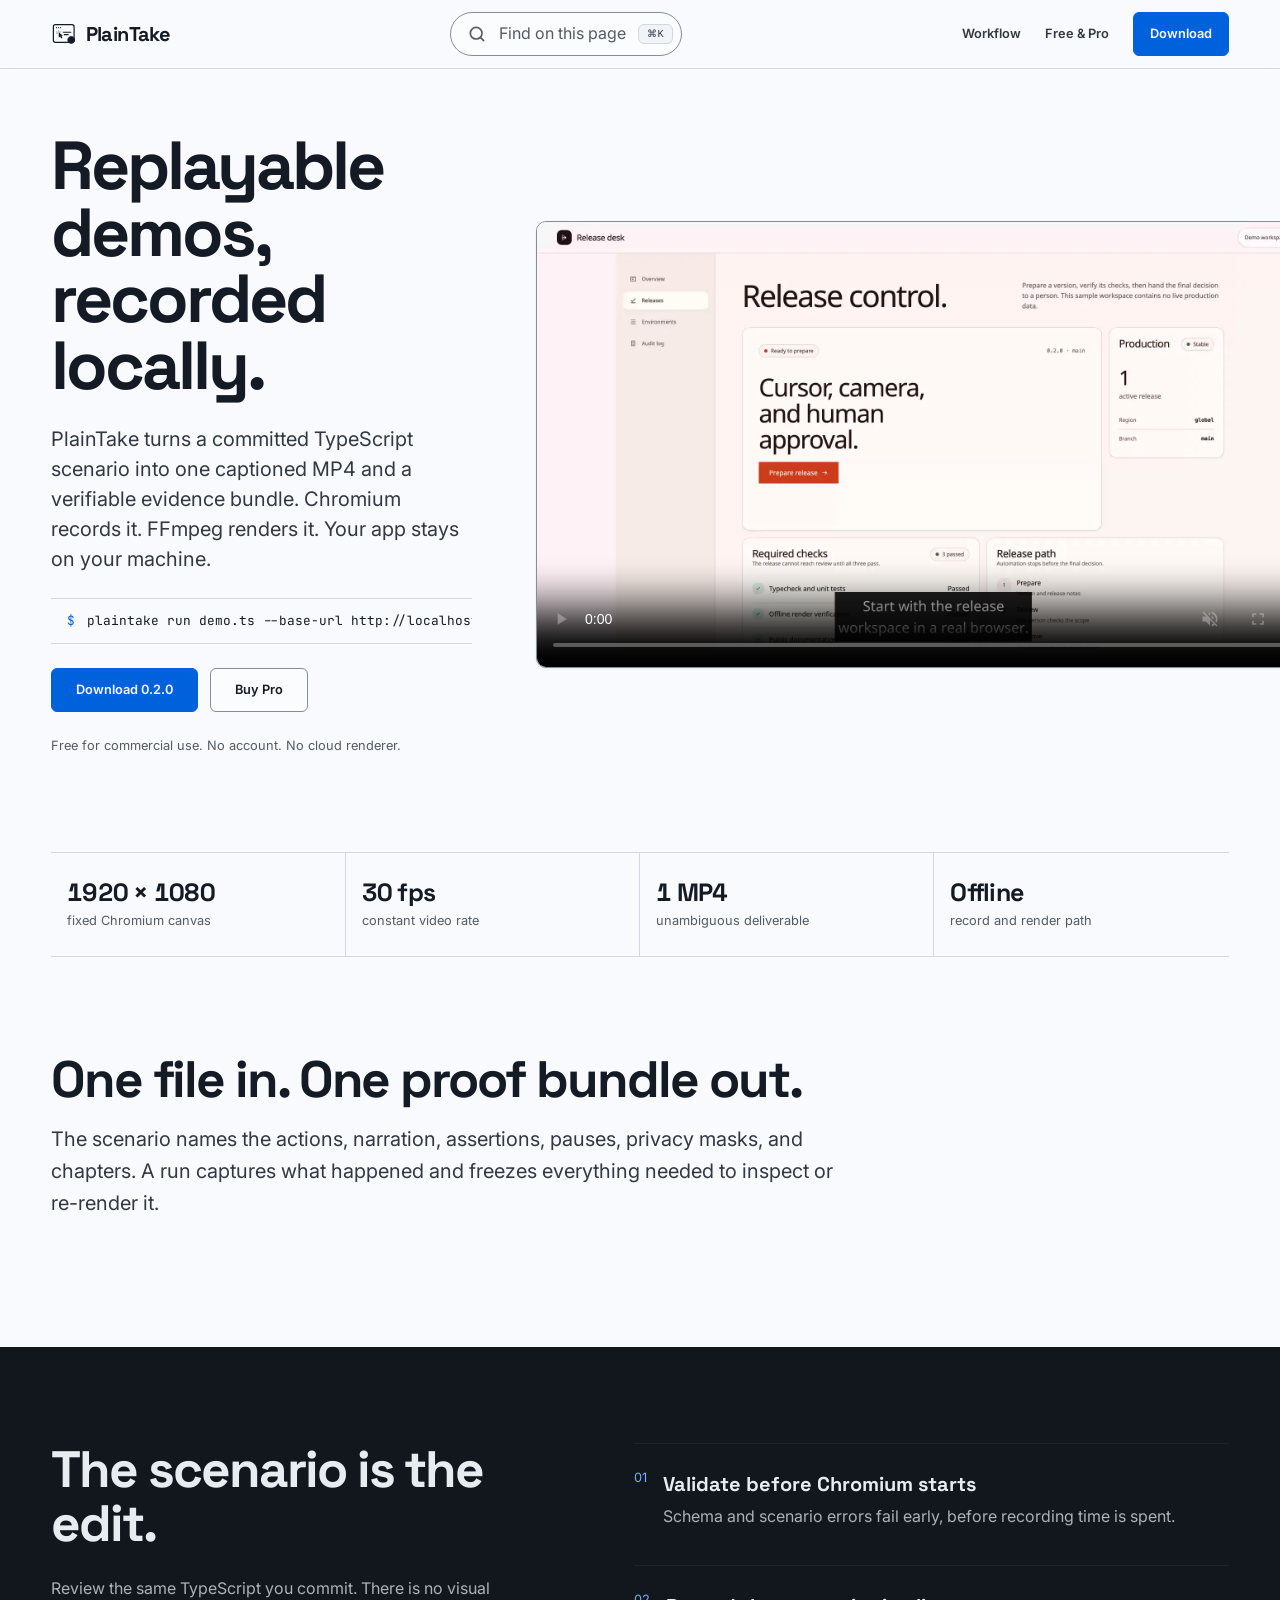
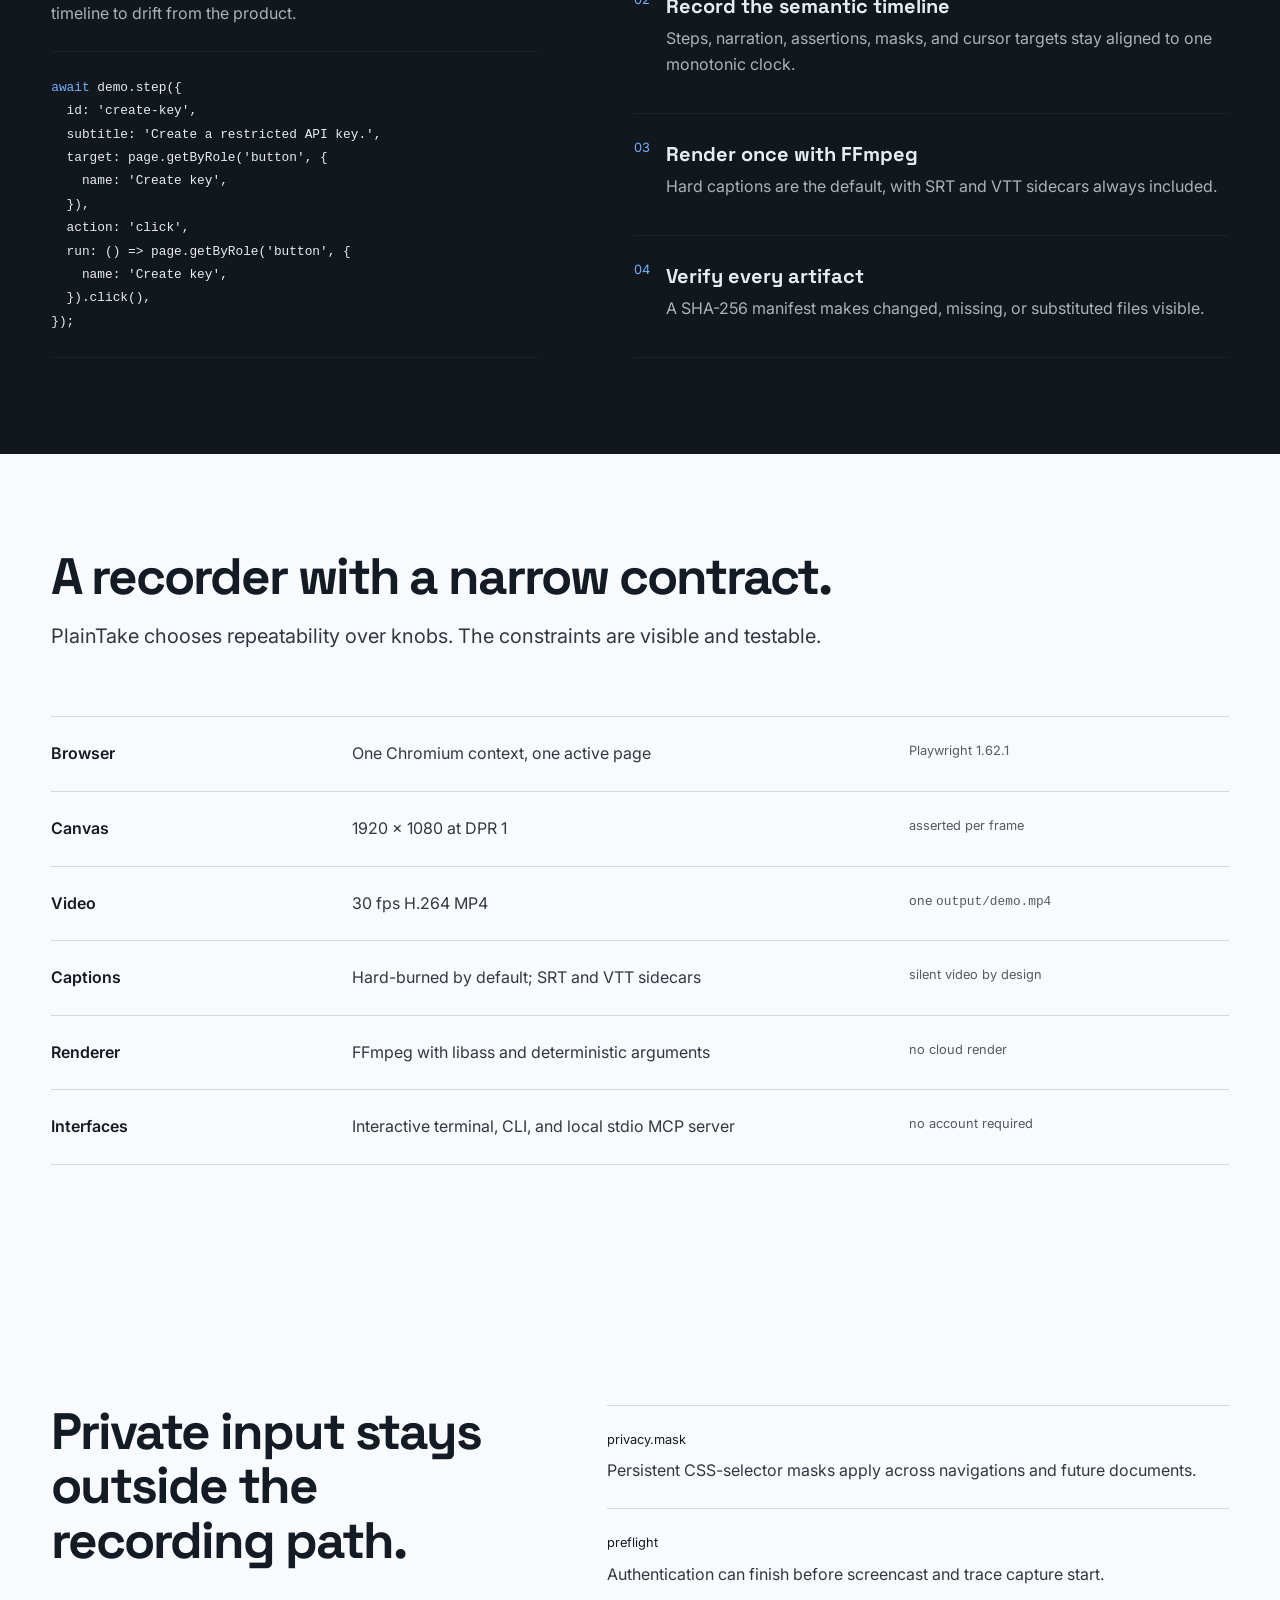
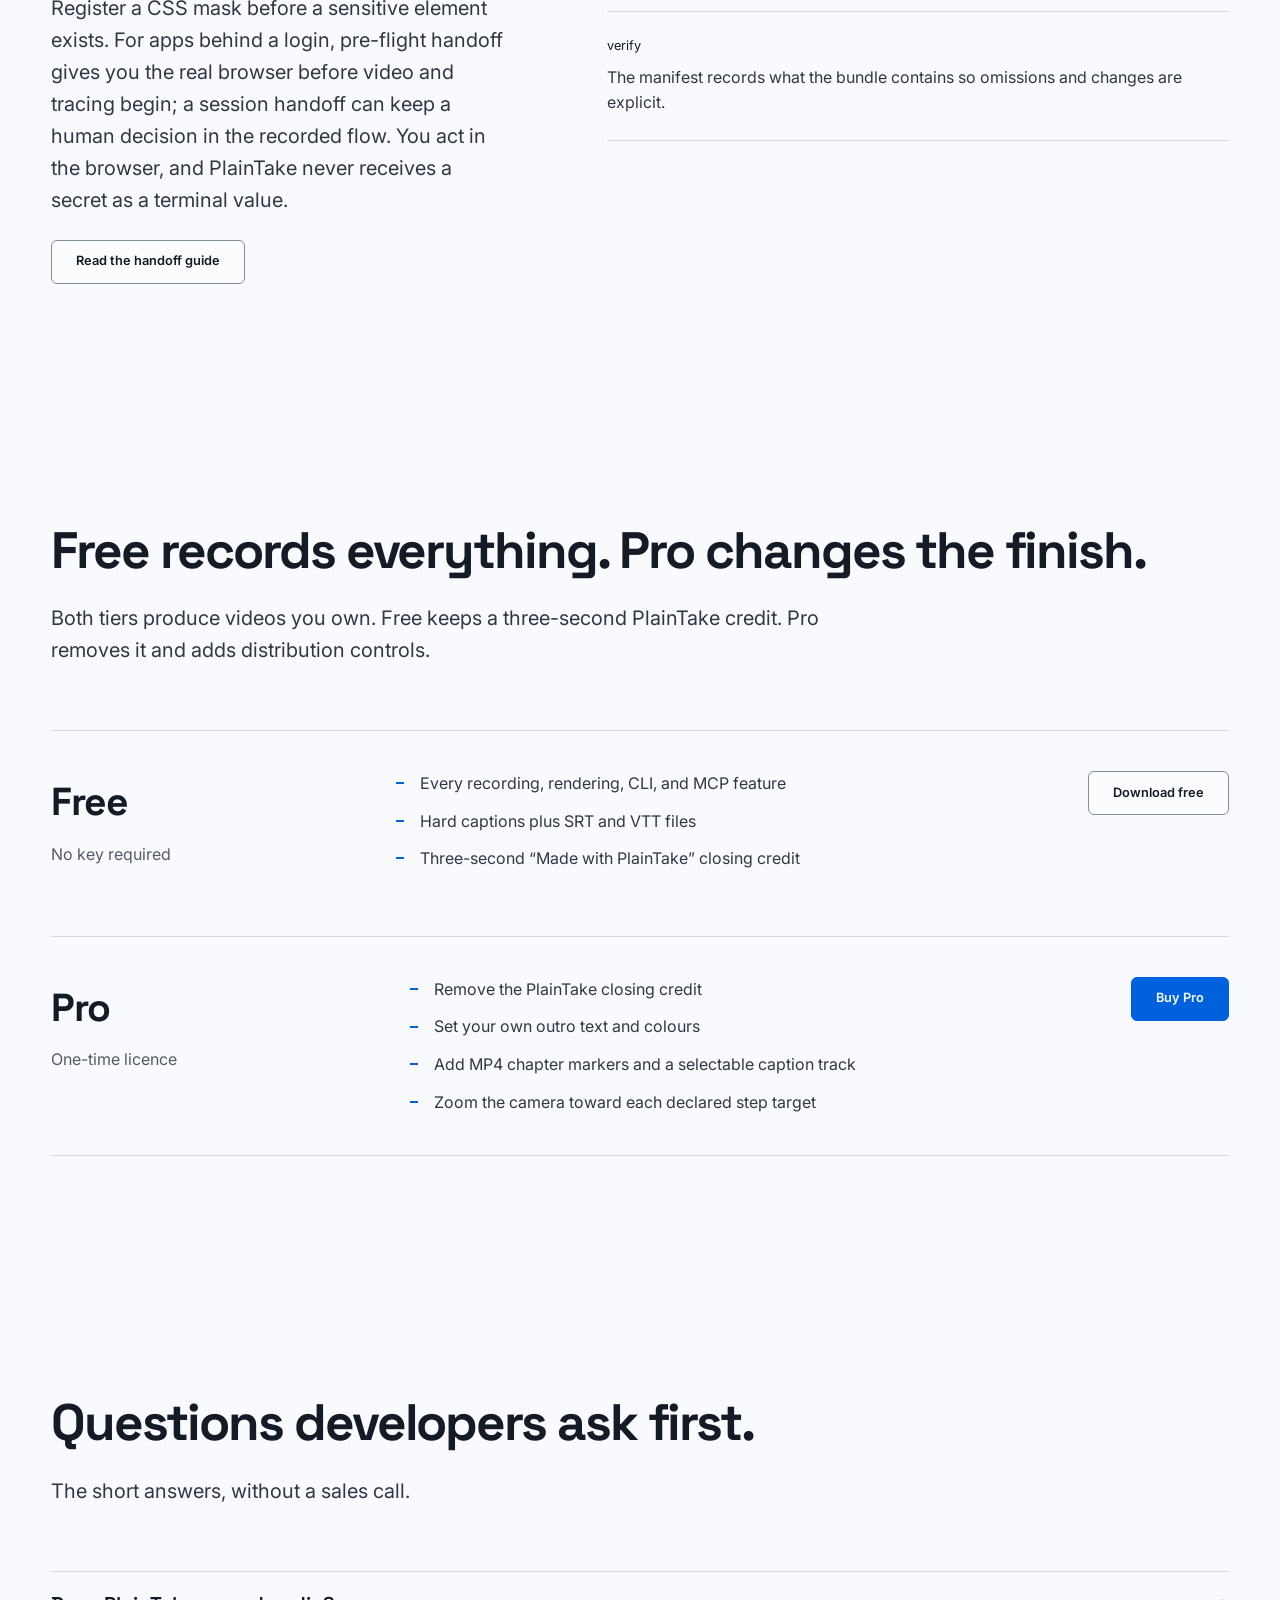
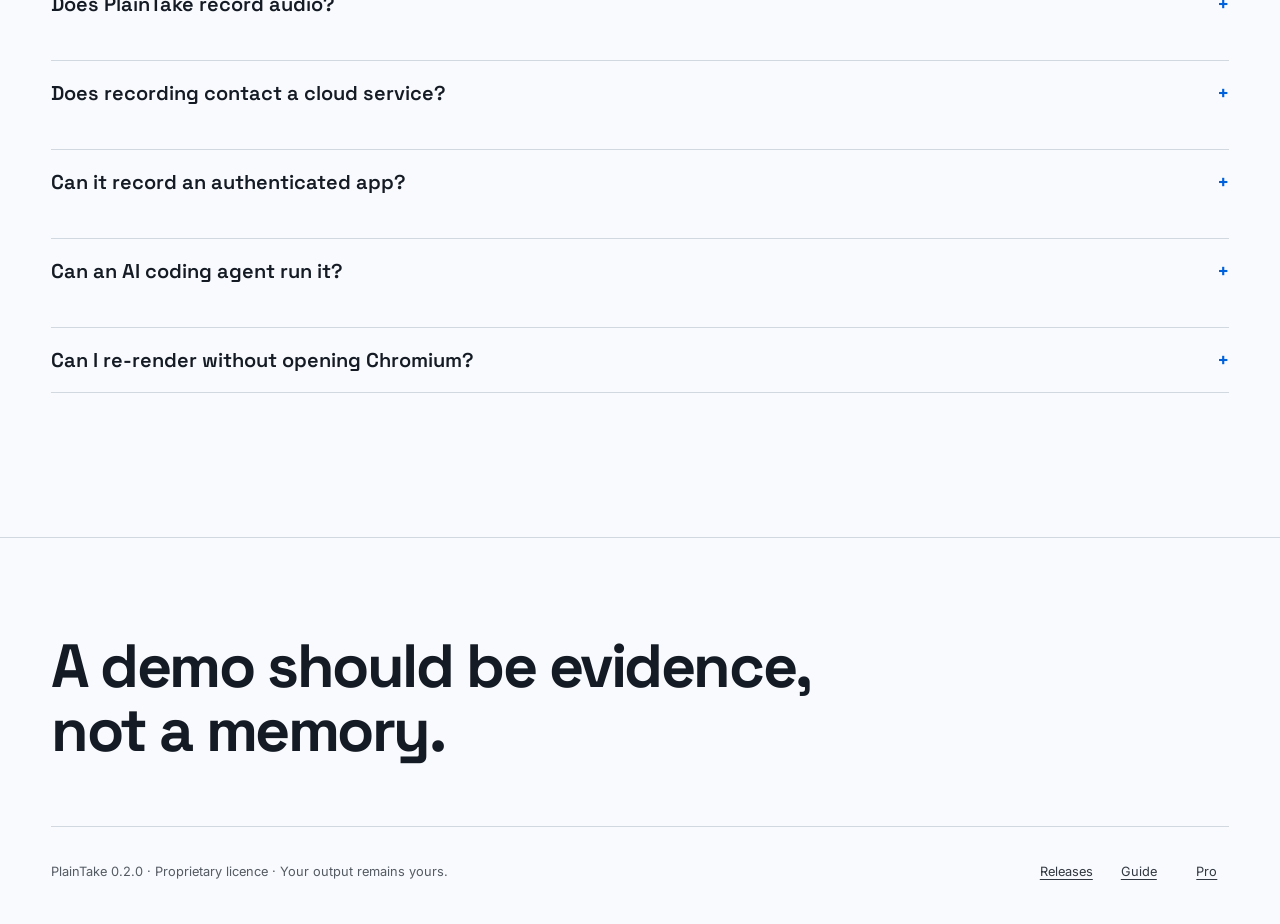
==== index.html @ f9a55a81 "docs: PlainTake 0.2.0" ====
<!doctype html>
<html lang="en">
  <head>
    <meta charset="utf-8" />
    <meta name="viewport" content="width=device-width, initial-scale=1, viewport-fit=cover" />
    <title>PlainTake — Local Browser Demo Video Recorder</title>
    <meta
      name="description"
      content="Record deterministic browser demo videos from TypeScript scenarios. PlainTake runs locally, renders with FFmpeg, burns in captions, and produces a verifiable evidence bundle."
    />
    <meta
      name="keywords"
      content="browser demo recorder, automated product demo, Playwright video recorder, TypeScript demo scenarios, local screen recorder, developer tool demo video, FFmpeg subtitles"
    />
    <meta name="author" content="PlainTake" />
    <meta name="robots" content="index, follow, max-image-preview:large, max-video-preview:-1" />
    <meta name="theme-color" content="#202a34" />
    <link rel="canonical" href="https://plaintake.github.io/" />
    <link rel="icon" href="assets/logo.svg" type="image/svg+xml" />
    <link rel="apple-touch-icon" href="assets/logo.png" />
    <link rel="manifest" href="site.webmanifest" />
    <link rel="stylesheet" href="styles.css" />

    <meta property="og:type" content="website" />
    <meta property="og:site_name" content="PlainTake" />
    <meta property="og:title" content="PlainTake — Demo videos you can re-run" />
    <meta
      property="og:description"
      content="Turn a committed TypeScript scenario into a captioned browser demo and a SHA-256-verifiable evidence bundle—locally."
    />
    <meta property="og:url" content="https://plaintake.github.io/" />
    <meta property="og:image" content="https://plaintake.github.io/assets/logo.png" />
    <meta property="og:image:width" content="600" />
    <meta property="og:image:height" content="600" />
    <meta property="og:image:alt" content="PlainTake browser recording mark" />
    <meta property="og:video" content="https://plaintake.github.io/assets/demo.mp4" />
    <meta property="og:video:type" content="video/mp4" />
    <meta property="og:video:width" content="1920" />
    <meta property="og:video:height" content="1080" />
    <meta name="twitter:card" content="summary" />
    <meta name="twitter:title" content="PlainTake — Demo videos you can re-run" />
    <meta
      name="twitter:description"
      content="Local browser demo recording from committed TypeScript scenarios, with captions and verifiable artifacts."
    />
    <meta name="twitter:image" content="https://plaintake.github.io/assets/logo.png" />

    <script type="application/ld+json">
      {
        "@context": "https://schema.org",
        "@type": "SoftwareApplication",
        "name": "PlainTake",
        "applicationCategory": "DeveloperApplication",
        "operatingSystem": "macOS, Linux",
        "softwareVersion": "0.2.0",
        "description": "A local developer tool that records replayable Chromium demo videos from TypeScript scenarios and renders captioned MP4 files with FFmpeg.",
        "url": "https://plaintake.github.io/",
        "downloadUrl": "https://github.com/plaintake/plaintake/releases/latest",
        "license": "https://github.com/plaintake/plaintake/blob/main/LICENSE",
        "isAccessibleForFree": true,
        "featureList": [
          "TypeScript scenario DSL",
          "1920 by 1080 Chromium capture",
          "Burned-in and sidecar captions",
          "Synthetic cursor and target-driven camera",
          "Human-in-the-loop browser handoff",
          "Playwright trace and semantic event timeline",
          "SHA-256 artifact manifest",
          "Local CLI and MCP server"
        ],
        "offers": {
          "@type": "Offer",
          "price": "0",
          "priceCurrency": "USD",
          "url": "https://github.com/plaintake/plaintake/releases/latest"
        }
      }
    </script>
    <script src="script.js" defer></script>
  </head>
  <body>
    <a class="skip-link" href="#main">Skip to content</a>

    <div id="site-shell">
      <header class="nav">
        <div class="nav__inner container">
          <a class="brand" href="#top" aria-label="PlainTake home">
            <span class="brand__mark" aria-hidden="true"></span>
            <span>PlainTake</span>
          </a>

          <button class="search-pill" id="command-trigger" type="button" aria-haspopup="dialog">
            <svg viewBox="0 0 24 24" fill="none" aria-hidden="true">
              <circle cx="11" cy="11" r="7" stroke="currentColor" stroke-width="2" />
              <path d="m20 20-4-4" stroke="currentColor" stroke-width="2" stroke-linecap="round" />
            </svg>
            <span class="search-pill__text">Find on this page</span>
            <kbd>⌘K</kbd>
          </button>

          <nav class="nav__links" aria-label="Primary navigation">
            <a class="nav__link" href="#workflow">Workflow</a>
            <a class="nav__link" href="#free-pro">Free &amp; Pro</a>
            <a class="button button--primary button--small" href="https://github.com/plaintake/plaintake/releases/latest">Download</a>
          </nav>

          <a class="button button--primary button--small nav__mobile-cta" href="https://github.com/plaintake/plaintake/releases/latest" aria-label="Download PlainTake 0.2.0">Download</a>
        </div>
      </header>

      <main id="main">
        <section class="hero container" id="top">
          <div class="hero__copy">
            <h1>Replayable demos, recorded locally.</h1>
            <p class="hero__lede">
              PlainTake turns a committed TypeScript scenario into one captioned MP4 and a verifiable evidence bundle. Chromium records it. FFmpeg renders it. Your app stays on your machine.
            </p>
            <p class="hero__command">
              <span class="sr-only">plaintake run demo.ts --base-url http://localhost:3000</span>
              <span aria-hidden="true" data-type-command="plaintake run demo.ts --base-url http://localhost:3000"></span>
            </p>
            <div class="hero__actions">
              <a class="button button--primary" href="https://github.com/plaintake/plaintake/releases/latest">Download 0.2.0</a>
              <a class="button" href="https://plainlab.gumroad.com/l/plaintake">Buy Pro</a>
            </div>
            <p class="hero__note">Free for commercial use. No account. No cloud renderer.</p>
          </div>

          <figure class="demo-frame" data-reveal>
            <video
              id="product-demo"
              width="1920"
              height="1080"
              autoplay
              muted
              loop
              playsinline
              controls
              preload="metadata"
              poster="assets/demo-poster.webp"
              fetchpriority="high"
              aria-label="PlainTake recording of a release flow with a synthetic cursor, camera zoom, and human approval"
            >
              <source src="assets/demo.mp4" type="video/mp4" />
              <track kind="captions" src="assets/demo.vtt" srclang="en" label="English" />
            </video>
            <figcaption class="sr-only">
              An eighteen-second PlainTake demo recorded at 1920 by 1080 and 30 frames per second, with hard captions, a synthetic cursor, target-driven camera zoom, and a human approval handoff.
            </figcaption>
          </figure>
        </section>

        <section class="container" aria-label="Recording facts">
          <div class="proof-strip">
            <div class="proof">
              <span class="proof__value">1920 × 1080</span>
              <span class="proof__label">fixed Chromium canvas</span>
            </div>
            <div class="proof">
              <span class="proof__value">30 fps</span>
              <span class="proof__label">constant video rate</span>
            </div>
            <div class="proof">
              <span class="proof__value">1 MP4</span>
              <span class="proof__label">unambiguous deliverable</span>
            </div>
            <div class="proof">
              <span class="proof__value">Offline</span>
              <span class="proof__label">record and render path</span>
            </div>
          </div>
        </section>

        <section class="section section--tight container" id="workflow">
          <div class="section-head">
            <h2>One file in. One proof bundle out.</h2>
            <p>
              The scenario names the actions, narration, assertions, pauses, privacy masks, and chapters. A run captures what happened and freezes everything needed to inspect or re-render it.
            </p>
          </div>
        </section>

        <section class="workbench-band">
          <div class="workbench-grid container">
            <div class="workbench-copy">
              <h2>The scenario is the edit.</h2>
              <p>Review the same TypeScript you commit. There is no visual timeline to drift from the product.</p>
              <pre class="code-sample" aria-label="PlainTake TypeScript scenario example"><code><span class="tok-command">await</span> demo.step({
  id: <span class="tok-string">'create-key'</span>,
  subtitle: <span class="tok-string">'Create a restricted API key.'</span>,
  target: page.getByRole(<span class="tok-string">'button'</span>, {
    name: <span class="tok-string">'Create key'</span>,
  }),
  action: <span class="tok-string">'click'</span>,
  run: () =&gt; page.getByRole(<span class="tok-string">'button'</span>, {
    name: <span class="tok-string">'Create key'</span>,
  }).click(),
});</code></pre>
            </div>

            <ol class="workflow-list">
              <li>
                <div>
                  <strong>Validate before Chromium starts</strong>
                  <span>Schema and scenario errors fail early, before recording time is spent.</span>
                </div>
              </li>
              <li>
                <div>
                  <strong>Record the semantic timeline</strong>
                  <span>Steps, narration, assertions, masks, and cursor targets stay aligned to one monotonic clock.</span>
                </div>
              </li>
              <li>
                <div>
                  <strong>Render once with FFmpeg</strong>
                  <span>Hard captions are the default, with SRT and VTT sidecars always included.</span>
                </div>
              </li>
              <li>
                <div>
                  <strong>Verify every artifact</strong>
                  <span>A SHA-256 manifest makes changed, missing, or substituted files visible.</span>
                </div>
              </li>
            </ol>
          </div>
        </section>

        <section class="section container" id="specification">
          <div class="section-head">
            <h2>A recorder with a narrow contract.</h2>
            <p>PlainTake chooses repeatability over knobs. The constraints are visible and testable.</p>
          </div>

          <dl class="spec-sheet">
            <div class="spec-row">
              <dt>Browser</dt>
              <dd>One Chromium context, one active page</dd>
              <dd class="spec-note">Playwright 1.62.1</dd>
            </div>
            <div class="spec-row">
              <dt>Canvas</dt>
              <dd>1920 × 1080 at DPR 1</dd>
              <dd class="spec-note">asserted per frame</dd>
            </div>
            <div class="spec-row">
              <dt>Video</dt>
              <dd>30 fps H.264 MP4</dd>
              <dd class="spec-note">one <code>output/demo.mp4</code></dd>
            </div>
            <div class="spec-row">
              <dt>Captions</dt>
              <dd>Hard-burned by default; SRT and VTT sidecars</dd>
              <dd class="spec-note">silent video by design</dd>
            </div>
            <div class="spec-row">
              <dt>Renderer</dt>
              <dd>FFmpeg with libass and deterministic arguments</dd>
              <dd class="spec-note">no cloud render</dd>
            </div>
            <div class="spec-row">
              <dt>Interfaces</dt>
              <dd>Interactive terminal, CLI, and local stdio MCP server</dd>
              <dd class="spec-note">no account required</dd>
            </div>
          </dl>
        </section>

        <section class="section container" id="privacy">
          <div class="privacy-grid">
            <div class="privacy-copy">
              <h2>Private input stays outside the recording path.</h2>
              <p>
                Register a CSS mask before a sensitive element exists. For apps behind a login, pre-flight handoff gives you the real browser before video and tracing begin; a session handoff can keep a human decision in the recorded flow. You act in the browser, and PlainTake never receives a secret as a terminal value.
              </p>
              <a class="button tier__action" href="https://github.com/plaintake/plaintake#demos-that-need-a-person">Read the handoff guide</a>
            </div>

            <dl class="evidence-list">
              <div>
                <dt>privacy.mask</dt>
                <dd>Persistent CSS-selector masks apply across navigations and future documents.</dd>
              </div>
              <div>
                <dt>preflight</dt>
                <dd>Authentication can finish before screencast and trace capture start.</dd>
              </div>
              <div>
                <dt>verify</dt>
                <dd>The manifest records what the bundle contains so omissions and changes are explicit.</dd>
              </div>
            </dl>
          </div>
        </section>

        <section class="section container pricing" id="free-pro">
          <h2>Free records everything. Pro changes the finish.</h2>
          <p class="pricing__intro">
            Both tiers produce videos you own. Free keeps a three-second PlainTake credit. Pro removes it and adds distribution controls.
          </p>

          <article class="tier">
            <div class="tier__name">
              <h3>Free</h3>
              <p>No key required</p>
            </div>
            <ul>
              <li>Every recording, rendering, CLI, and MCP feature</li>
              <li>Hard captions plus SRT and VTT files</li>
              <li>Three-second “Made with PlainTake” closing credit</li>
            </ul>
            <a class="button tier__action" href="https://github.com/plaintake/plaintake/releases/latest">Download free</a>
          </article>

          <article class="tier">
            <div class="tier__name">
              <h3>Pro</h3>
              <p>One-time licence</p>
            </div>
            <ul>
              <li>Remove the PlainTake closing credit</li>
              <li>Set your own outro text and colours</li>
              <li>Add MP4 chapter markers and a selectable caption track</li>
              <li>Zoom the camera toward each declared step target</li>
            </ul>
            <a class="button button--primary tier__action" href="https://plainlab.gumroad.com/l/plaintake">Buy Pro</a>
          </article>
        </section>

        <section class="section container faq" id="questions">
          <h2>Questions developers ask first.</h2>
          <p class="faq__intro">The short answers, without a sales call.</p>

          <details>
            <summary>Does PlainTake record audio?</summary>
            <p>No. Output is silent video with text subtitles. Hard captions are the default because they remain visible in browsers, social feeds, and documentation embeds.</p>
          </details>
          <details>
            <summary>Does recording contact a cloud service?</summary>
            <p>No. Recording and rendering have no runtime network dependency beyond the app you explicitly point Chromium at. Pro activation is one separate, user-initiated licence check; later runs use the cached result.</p>
          </details>
          <details>
            <summary>Can it record an authenticated app?</summary>
            <p>Yes. A scenario can declare a pre-flight handoff so you sign in through the real browser before screencast and trace capture begin.</p>
          </details>
          <details>
            <summary>Can an AI coding agent run it?</summary>
            <p>Yes. PlainTake ships a local stdio MCP server with validate, run, render, and verify tools, plus matching CLI commands.</p>
          </details>
          <details>
            <summary>Can I re-render without opening Chromium?</summary>
            <p>Yes. The frozen render plan and raw capture are part of the bundle. Re-rendering verifies the source hash before FFmpeg starts.</p>
          </details>
        </section>
      </main>

      <footer class="footer">
        <div class="container">
          <p class="footer__statement">A demo should be evidence, not a memory.</p>
          <div class="footer__meta">
            <span>PlainTake 0.2.0 · Proprietary licence · Your output remains yours.</span>
            <nav class="footer__links" aria-label="Footer navigation">
              <a href="https://github.com/plaintake/plaintake/releases/latest">Releases</a>
              <a href="https://github.com/plaintake/plaintake#readme">Guide</a>
              <a href="https://plainlab.gumroad.com/l/plaintake">Pro</a>
            </nav>
          </div>
        </div>
      </footer>
    </div>

    <dialog class="command-dialog" id="command-dialog" aria-labelledby="command-title">
      <h2 class="sr-only" id="command-title">Find on this page</h2>
      <div class="command-field" id="command-field">
        <svg viewBox="0 0 24 24" fill="none" aria-hidden="true">
          <circle cx="11" cy="11" r="7" stroke="currentColor" stroke-width="2" />
          <path d="m20 20-4-4" stroke="currentColor" stroke-width="2" stroke-linecap="round" />
        </svg>
        <input
          id="command-input"
          type="search"
          placeholder="Find workflow, privacy, pricing…"
          autocomplete="off"
          role="combobox"
          aria-controls="command-results"
          aria-expanded="true"
          aria-autocomplete="list"
        />
        <button class="command-close" id="command-close" type="button" aria-label="Close search">Esc</button>
      </div>
      <div class="command-results" id="command-results" role="listbox">
        <a class="command-item" href="#top" role="option" data-label="Demo video overview home">
          <span>Watch the demo</span><small>Home</small>
        </a>
        <a class="command-item" href="#workflow" role="option" data-label="Workflow TypeScript scenario evidence bundle">
          <span>See the workflow</span><small>Workflow</small>
        </a>
        <a class="command-item" href="#specification" role="option" data-label="Technical specification Chromium FFmpeg captions">
          <span>Read the specification</span><small>Technical</small>
        </a>
        <a class="command-item" href="#privacy" role="option" data-label="Privacy masks authenticated apps handoff">
          <span>Review privacy</span><small>Safety</small>
        </a>
        <a class="command-item" href="#free-pro" role="option" data-label="Free Pro licence pricing Gumroad">
          <span>Compare Free and Pro</span><small>Licence</small>
        </a>
        <a class="command-item" href="#questions" role="option" data-label="Questions FAQ audio cloud agent rerender">
          <span>Open common questions</span><small>FAQ</small>
        </a>
        <p class="command-empty" id="command-empty" hidden>No matching section. Try “privacy” or “captions”.</p>
      </div>
      <div class="command-help">
        <span><kbd>↑</kbd> <kbd>↓</kbd> navigate</span>
        <span id="command-status" aria-live="polite">6 destinations</span>
      </div>
    </dialog>
  </body>
</html>
---- styles.css ----
/* Hallmark · macrostructure: Workbench · genre: modern-minimal · theme: Cobalt
 * tone: technical + austere · anchor hue: 256 · audience: developers + small product teams
 * enrichment: E1 Clipped-Edge Video · clip=right, aspect=16/9, frame=hairline · nav: N13 Inline Command K · footer: Ft5 Statement
 * pre-emit critique: P5 H5 E5 S5 R5 V4
 * contrast: pass (40–41) · slop: pass (42–45) · honest: pass (46) · chrome: pass (47) · tokens: pass (48)
 * responsive: pass (34, 49) · mobile: pass (50–57) · icons: pass (30)
 */
@import url("./tokens.css");
@import url("https://fonts.googleapis.com/css2?family=Inter:wght@400;500;600&family=JetBrains+Mono:wght@400;500;600&family=Space+Grotesk:wght@500;600;700&display=swap");

*,
*::before,
*::after {
  box-sizing: border-box;
}

html,
body {
  margin: 0;
  overflow-x: clip;
}

html {
  scroll-behavior: smooth;
}

body {
  min-width: 20rem;
  background: var(--color-paper);
  color: var(--color-ink-2);
  font-family: var(--font-body);
  font-size: var(--text-base);
  font-weight: 400;
  line-height: 1.6;
  text-rendering: optimizeLegibility;
}

body:has(dialog[open]) {
  overflow-y: hidden;
}

::selection {
  background: var(--color-accent-soft);
  color: var(--color-ink);
}

a {
  color: inherit;
  text-underline-offset: 0.22em;
}

img,
video {
  display: block;
  max-width: 100%;
}

button,
input {
  font: inherit;
}

button,
a,
summary {
  -webkit-tap-highlight-color: transparent;
}

:focus-visible {
  outline: 3px solid var(--color-focus);
  outline-offset: 3px;
}

[aria-disabled="true"],
:disabled {
  cursor: not-allowed;
  opacity: 0.52;
}

.sr-only {
  position: absolute;
  width: 1px;
  height: 1px;
  padding: 0;
  margin: calc(-1 * var(--rule-hair));
  overflow: hidden;
  clip: rect(0, 0, 0, 0);
  white-space: nowrap;
  border: 0;
}

.skip-link {
  position: fixed;
  inset-block-start: var(--space-md);
  inset-inline-start: var(--space-md);
  z-index: var(--z-tooltip);
  min-height: 44px;
  padding: var(--space-sm) var(--space-md);
  background: var(--color-ink);
  color: var(--color-paper);
  border-radius: var(--radius-sm);
  transform: translateY(calc(-100% - var(--space-xl)));
  transition: transform var(--dur-short) var(--ease-out);
}

.skip-link:focus {
  transform: none;
}

.container {
  width: min(calc(100% - (2 * var(--page-gutter))), var(--page-width));
  margin-inline: auto;
}

.nav {
  position: sticky;
  inset-block-start: 0;
  z-index: var(--z-sticky);
  background: color-mix(in oklch, var(--color-paper) 88%, transparent);
  color: var(--color-ink);
  border-block-end: var(--rule-hair) solid var(--color-rule);
  backdrop-filter: blur(12px) saturate(115%);
}

.nav__inner {
  min-height: 4.25rem;
  display: grid;
  grid-template-columns: minmax(0, 1fr) auto auto;
  align-items: center;
  gap: var(--space-sm);
}

.brand {
  min-width: 0;
  min-height: 44px;
  display: inline-flex;
  align-items: center;
  gap: var(--space-xs);
  color: var(--color-ink);
  font-family: var(--font-display);
  font-size: var(--text-md);
  font-weight: 700;
  letter-spacing: -0.03em;
  text-decoration: none;
  white-space: nowrap;
}

.brand__mark {
  display: inline-block;
  inline-size: 1.65rem;
  block-size: 1.65rem;
  flex: none;
  background: var(--color-ink);
  -webkit-mask: url("assets/logo.svg") center / contain no-repeat;
  mask: url("assets/logo.svg") center / contain no-repeat;
}

.search-pill {
  min-width: 44px;
  min-height: 44px;
  display: inline-flex;
  align-items: center;
  justify-content: center;
  gap: var(--space-sm);
  padding-inline: var(--space-sm);
  border: var(--rule-hair) solid var(--color-rule-strong);
  border-radius: var(--radius-full);
  background: var(--color-surface);
  color: var(--color-muted);
  cursor: pointer;
  transition:
    color var(--dur-short) var(--ease-out),
    border-color var(--dur-short) var(--ease-out),
    transform var(--dur-micro) var(--ease-out);
}

.search-pill__text,
.search-pill kbd {
  display: none;
}

.search-pill svg {
  width: 20px;
  height: 20px;
  flex: none;
}

.search-pill kbd,
.command-field kbd,
.command-help kbd {
  padding: var(--space-2xs) var(--space-xs);
  border: var(--rule-hair) solid var(--color-rule);
  border-radius: var(--radius-sm);
  background: var(--color-paper-2);
  color: var(--color-ink-2);
  font-size: var(--text-xs);
  line-height: 1;
}

.nav__links {
  display: none;
  align-items: center;
  gap: var(--space-lg);
}

.nav__mobile-cta {
  display: inline-flex;
}

.nav__link {
  min-height: 44px;
  display: inline-flex;
  align-items: center;
  color: var(--color-ink-2);
  font-size: var(--text-sm);
  font-weight: 600;
  text-decoration: none;
  white-space: nowrap;
}

.button {
  min-height: 44px;
  display: inline-flex;
  align-items: center;
  justify-content: center;
  gap: var(--space-xs);
  padding: var(--space-sm) var(--space-lg);
  border: var(--rule-hair) solid var(--color-rule-strong);
  border-radius: var(--radius-sm);
  background: var(--color-surface);
  color: var(--color-ink);
  font-size: var(--text-sm);
  font-weight: 600;
  line-height: 1;
  text-decoration: none;
  white-space: nowrap;
  cursor: pointer;
  transition:
    background-color var(--dur-short) var(--ease-out),
    color var(--dur-short) var(--ease-out),
    border-color var(--dur-short) var(--ease-out),
    transform var(--dur-micro) var(--ease-out);
}

.button--primary {
  border-color: var(--color-accent);
  background: var(--color-accent);
  color: var(--color-accent-ink);
}

.button--small {
  padding-inline: var(--space-md);
}

.button[aria-busy="true"]::before {
  content: "";
  width: 1em;
  height: 1em;
  border: 2px solid currentColor;
  border-inline-end-color: transparent;
  border-radius: var(--radius-full);
  animation: spin var(--dur-long) linear infinite;
}

.button[data-state="error"] {
  border-color: var(--color-danger);
  color: var(--color-danger);
}

.button[data-state="success"] {
  border-color: var(--color-success);
  color: var(--color-success);
}

.button:active,
.search-pill:active,
.brand:active,
.nav__link:active,
.footer__links a:active,
.command-item:active,
.faq summary:active {
  transform: translateY(1px);
}

.hero {
  min-height: clamp(36rem, 78dvh, 52rem);
  display: grid;
  grid-template-columns: minmax(0, 1fr);
  align-items: center;
  gap: var(--space-2xl);
  padding-block-start: var(--space-2xl);
  padding-block-end: var(--space-3xl);
  overflow: visible;
}

.hero__copy {
  min-width: 0;
  display: grid;
  justify-items: start;
  gap: var(--space-lg);
}

.hero h1 {
  min-width: 0;
  max-width: 14ch;
  margin: 0;
  color: var(--color-ink);
  font-family: var(--font-display);
  font-size: var(--text-display-s);
  font-style: normal;
  font-weight: 700;
  letter-spacing: -0.045em;
  line-height: 0.98;
  overflow-wrap: anywhere;
}

.hero__lede {
  max-width: 54ch;
  margin: 0;
  font-size: var(--text-md);
  line-height: 1.5;
}

.hero__command {
  min-height: 2.75rem;
  display: flex;
  align-items: center;
  max-width: 100%;
  margin: 0;
  padding: var(--space-sm) var(--space-md);
  border-block: var(--rule-hair) solid var(--color-rule);
  color: var(--color-ink);
  font-family: var(--font-mono);
  font-size: var(--text-sm);
  overflow-x: auto;
  white-space: nowrap;
}

.hero__command::before {
  content: "$";
  margin-inline-end: var(--space-sm);
  color: var(--color-accent);
}

.hero__actions {
  display: flex;
  flex-wrap: wrap;
  gap: var(--space-sm);
}

.hero__note {
  margin: 0;
  color: var(--color-muted);
  font-size: var(--text-sm);
}

.demo-frame {
  width: 100%;
  min-width: 0;
  margin: 0;
  aspect-ratio: 16 / 9;
  overflow: hidden;
  border: var(--rule-hair) solid var(--color-rule-strong);
  border-radius: var(--radius-md);
  background: var(--color-paper-2);
  box-shadow: 0 1px 2px color-mix(in oklch, var(--color-ink) 8%, transparent);
  opacity: 0;
  transform: translateY(10px);
  transition:
    opacity var(--dur-long) var(--ease-out),
    transform var(--dur-long) var(--ease-out);
}

.demo-frame.is-in {
  opacity: 1;
  transform: none;
}

.demo-frame video {
  width: 100%;
  height: 100%;
  object-fit: cover;
}

.proof-strip {
  display: grid;
  grid-template-columns: repeat(2, minmax(0, 1fr));
  border-block: var(--rule-hair) solid var(--color-rule);
}

.proof {
  min-width: 0;
  padding: var(--space-lg) var(--space-md);
  border-inline-end: var(--rule-hair) solid var(--color-rule);
}

.proof:nth-child(2n) {
  border-inline-end: 0;
}

.proof__value {
  display: block;
  color: var(--color-ink);
  font-family: var(--font-display);
  font-size: var(--text-lg);
  font-weight: 700;
  letter-spacing: -0.03em;
  line-height: 1.2;
  font-variant-numeric: tabular-nums;
}

.proof__label {
  display: block;
  margin-block-start: var(--space-2xs);
  color: var(--color-muted);
  font-size: var(--text-sm);
}

.section {
  padding-block-start: var(--space-3xl);
  padding-block-end: var(--space-4xl);
}

.section--tight {
  padding-block-end: var(--space-2xl);
}

.section-head {
  max-width: 49rem;
  display: grid;
  gap: var(--space-md);
  margin-block-end: var(--space-2xl);
}

.section-head h2,
.privacy-copy h2,
.pricing h2,
.faq h2 {
  min-width: 0;
  margin: 0;
  color: var(--color-ink);
  font-family: var(--font-display);
  font-size: clamp(var(--text-2xl), 4vw, var(--text-4xl));
  font-style: normal;
  font-weight: 700;
  letter-spacing: -0.04em;
  line-height: 1.06;
  overflow-wrap: anywhere;
}

.section-head p,
.privacy-copy p,
.pricing__intro,
.faq__intro {
  max-width: 62ch;
  margin: 0;
  font-size: var(--text-md);
}

.workbench-band {
  background: var(--color-graphite);
  color: var(--color-on-dark);
}

.workbench-grid {
  display: grid;
  grid-template-columns: minmax(0, 1fr);
  gap: var(--space-2xl);
  padding-block: var(--space-3xl);
}

.workbench-copy {
  display: grid;
  align-content: start;
  gap: var(--space-lg);
}

.workbench-copy h2 {
  min-width: 0;
  margin: 0;
  color: var(--color-on-dark);
  font-family: var(--font-display);
  font-size: clamp(var(--text-2xl), 4vw, var(--text-4xl));
  font-style: normal;
  line-height: 1.06;
  letter-spacing: -0.04em;
  overflow-wrap: anywhere;
}

.workbench-copy p {
  max-width: 46ch;
  margin: 0;
  color: var(--color-on-dark-muted);
}

.code-sample {
  margin: 0;
  padding-block: var(--space-lg);
  border-block: var(--rule-hair) solid var(--color-graphite-2);
  color: var(--color-on-dark);
  font-family: var(--font-mono);
  font-size: var(--text-sm);
  line-height: 1.75;
  overflow-x: auto;
  tab-size: 2;
}

.tok-command,
.tok-key {
  color: var(--color-accent-light);
}

.tok-string {
  color: var(--color-on-dark);
}

.workflow-list {
  display: grid;
  gap: 0;
  margin: 0;
  padding: 0;
  list-style: none;
  counter-reset: workflow;
  border-block-start: var(--rule-hair) solid var(--color-graphite-2);
}

.workflow-list li {
  counter-increment: workflow;
  display: grid;
  grid-template-columns: auto minmax(0, 1fr);
  gap: var(--space-md);
  padding-block: var(--space-lg);
  border-block-end: var(--rule-hair) solid var(--color-graphite-2);
}

.workflow-list li::before {
  content: counter(workflow, decimal-leading-zero);
  color: var(--color-accent-light);
  font-size: var(--text-sm);
}

.workflow-list strong {
  display: block;
  color: var(--color-on-dark);
  font-family: var(--font-display);
  font-size: var(--text-md);
}

.workflow-list span {
  display: block;
  margin-block-start: var(--space-2xs);
  color: var(--color-on-dark-muted);
}

.spec-sheet {
  margin: 0;
  border-block-start: var(--rule-hair) solid var(--color-rule);
}

.spec-row {
  display: grid;
  grid-template-columns: minmax(0, 1fr);
  gap: var(--space-xs);
  padding-block: var(--space-lg);
  border-block-end: var(--rule-hair) solid var(--color-rule);
}

.spec-row dt {
  color: var(--color-ink);
  font-weight: 600;
}

.spec-row dd {
  margin: 0;
}

.spec-row code {
  font-size: var(--text-sm);
}

.spec-note {
  color: var(--color-muted);
  font-size: var(--text-sm);
}

.privacy-grid {
  display: grid;
  grid-template-columns: minmax(0, 1fr);
  gap: var(--space-2xl);
  align-items: start;
}

.privacy-copy {
  display: grid;
  gap: var(--space-lg);
}

.evidence-list {
  margin: 0;
  border-block-start: var(--rule-hair) solid var(--color-rule);
}

.evidence-list div {
  display: grid;
  gap: var(--space-xs);
  padding-block: var(--space-lg);
  border-block-end: var(--rule-hair) solid var(--color-rule);
}

.evidence-list dt {
  color: var(--color-ink);
  font-size: var(--text-sm);
}

.evidence-list dd {
  margin: 0;
}

.pricing {
  display: grid;
  gap: var(--space-lg);
}

.pricing__intro {
  margin-block-end: var(--space-xl);
}

.tier {
  display: grid;
  grid-template-columns: minmax(0, 1fr);
  gap: var(--space-lg);
  padding-block: var(--space-xl);
  border-block-start: var(--rule-hair) solid var(--color-rule);
}

.tier:last-of-type {
  border-block-end: var(--rule-hair) solid var(--color-rule);
}

.tier__name {
  display: grid;
  align-content: start;
  gap: var(--space-xs);
}

.tier__name h3 {
  min-width: 0;
  margin: 0;
  color: var(--color-ink);
  font-family: var(--font-display);
  font-size: var(--text-2xl);
  font-style: normal;
  letter-spacing: -0.03em;
  overflow-wrap: anywhere;
}

.tier__name p {
  margin: 0;
  color: var(--color-muted);
}

.tier ul {
  display: grid;
  gap: var(--space-sm);
  margin: 0;
  padding: 0;
  list-style: none;
}

.tier li {
  position: relative;
  padding-inline-start: var(--space-lg);
}

.tier li::before {
  content: "";
  position: absolute;
  inset-block-start: 0.7em;
  inset-inline-start: 0;
  width: var(--space-xs);
  height: 2px;
  background: var(--color-accent);
}

.tier__action {
  align-self: start;
  justify-self: start;
}

.faq {
  display: grid;
  gap: var(--space-lg);
}

.faq__intro {
  margin-block-end: var(--space-xl);
}

.faq details {
  border-block-start: var(--rule-hair) solid var(--color-rule);
}

.faq details:last-of-type {
  border-block-end: var(--rule-hair) solid var(--color-rule);
}

.faq summary {
  min-height: 56px;
  display: flex;
  align-items: center;
  justify-content: space-between;
  gap: var(--space-md);
  padding-block: var(--space-md);
  color: var(--color-ink);
  font-family: var(--font-display);
  font-size: var(--text-md);
  font-weight: 600;
  cursor: pointer;
}

.faq summary::after {
  content: "+";
  flex: none;
  color: var(--color-accent);
}

.faq details[open] summary::after {
  content: "−";
}

.faq details p {
  max-width: 68ch;
  margin: 0;
  padding-block-end: var(--space-lg);
}

.footer {
  padding-block-start: var(--space-3xl);
  padding-block-end: max(var(--space-xl), env(safe-area-inset-bottom));
  border-block-start: var(--rule-hair) solid var(--color-rule);
}

.footer__statement {
  min-width: 0;
  max-width: 19ch;
  margin: 0;
  color: var(--color-ink);
  font-family: var(--font-display);
  font-size: clamp(var(--text-2xl), 6vw, var(--text-4xl));
  font-style: normal;
  font-weight: 700;
  letter-spacing: -0.04em;
  line-height: 1.05;
  overflow-wrap: anywhere;
}

.footer__meta {
  display: grid;
  gap: var(--space-lg);
  align-items: baseline;
  margin-block-start: var(--space-2xl);
  padding-block-start: var(--space-lg);
  border-block-start: var(--rule-hair) solid var(--color-rule);
  color: var(--color-muted);
  font-size: var(--text-sm);
}

.footer__links {
  display: flex;
  flex-wrap: wrap;
  gap: var(--space-sm) var(--space-lg);
}

.footer__links a {
  min-width: 44px;
  min-height: 44px;
  display: inline-flex;
  align-items: center;
  justify-content: center;
  color: var(--color-ink-2);
  white-space: nowrap;
}

.command-dialog {
  position: fixed;
  inset: 0;
  width: min(38rem, calc(100% - (2 * var(--space-md))));
  height: fit-content;
  max-height: min(80dvh, 42rem);
  margin: auto;
  padding: 0;
  overflow: hidden;
  border: var(--rule-hair) solid var(--color-rule-strong);
  border-radius: var(--radius-md);
  background: var(--color-surface);
  color: var(--color-ink-2);
  box-shadow: 0 24px 72px color-mix(in oklch, var(--color-overlay) 28%, transparent);
  opacity: 0;
  transform: translateY(-8px) scale(0.98);
  transition:
    opacity var(--dur-short) var(--ease-out),
    transform var(--dur-short) var(--ease-out);
}

.command-dialog[open] {
  opacity: 1;
  transform: none;
}

.command-dialog::backdrop {
  background: color-mix(in oklch, var(--color-overlay) 58%, transparent);
}

.command-field {
  display: grid;
  grid-template-columns: auto minmax(0, 1fr) auto;
  align-items: center;
  gap: var(--space-sm);
  min-height: 3.75rem;
  padding-inline: var(--space-md);
  border-block-end: var(--rule-hair) solid var(--color-rule);
}

.command-field svg {
  width: 20px;
  height: 20px;
  color: var(--color-muted);
}

.command-field input {
  width: 100%;
  min-height: 44px;
  padding: 0;
  border: var(--rule-hair) solid transparent;
  outline: 2px solid transparent;
  outline-offset: 1px;
  background: var(--color-surface);
  color: var(--color-ink);
}

.command-field input::placeholder {
  color: var(--color-muted);
}

.command-field input:focus-visible {
  outline: 2px solid var(--color-focus);
  outline-offset: 1px;
}

.command-field[data-state="error"] {
  border-block-end-color: var(--color-danger);
}

.command-field[data-state="error"] input {
  border-color: var(--color-danger);
}

.command-field[data-state="success"] {
  border-block-end-color: var(--color-success);
}

.command-field[data-state="success"] input {
  border-color: var(--color-success);
}

.command-results {
  max-height: 23rem;
  overflow-y: auto;
  padding: var(--space-sm);
}

.command-item {
  min-height: 52px;
  display: grid;
  grid-template-columns: minmax(0, 1fr) auto;
  align-items: center;
  gap: var(--space-md);
  padding: var(--space-sm) var(--space-md);
  border: var(--rule-hair) solid transparent;
  border-radius: var(--radius-sm);
  color: var(--color-ink-2);
  text-decoration: none;
}

.command-item.is-active,
.command-item:focus-visible {
  border-color: var(--color-rule-strong);
  background: var(--color-paper-2);
  color: var(--color-ink);
}

.command-item small {
  color: var(--color-muted);
  font-size: var(--text-xs);
}

.command-empty {
  margin: 0;
  padding: var(--space-xl) var(--space-md);
  color: var(--color-muted);
  text-align: center;
}

.command-help {
  min-height: 3rem;
  display: flex;
  justify-content: space-between;
  align-items: center;
  gap: var(--space-sm);
  padding-inline: var(--space-md);
  border-block-start: var(--rule-hair) solid var(--color-rule);
  color: var(--color-muted);
  font-size: var(--text-xs);
}

.command-close {
  min-width: 44px;
  min-height: 44px;
  display: inline-grid;
  place-items: center;
  padding: 0;
  border: 0;
  background: transparent;
  color: var(--color-muted);
  cursor: pointer;
}

@keyframes spin {
  to {
    transform: rotate(1turn);
  }
}

@media (hover: hover) and (pointer: fine) {
  .button:hover,
  .search-pill:hover {
    transform: translateY(-1px);
  }

  .button:not(.button--primary):hover {
    border-color: var(--color-accent);
    color: var(--color-accent);
  }

  .button--primary:hover {
    border-color: var(--color-accent-hover);
    background: var(--color-accent-hover);
  }

  .search-pill:hover {
    border-color: var(--color-accent);
    color: var(--color-ink);
  }

  .nav__link:hover,
  .footer__links a:hover {
    color: var(--color-accent);
    text-decoration-color: var(--color-accent);
  }

  .command-item:hover {
    border-color: var(--color-rule);
    background: var(--color-paper-2);
  }

  .command-field input:hover {
    background: var(--color-paper-2);
  }
}

@media (min-width: 40rem) {
  .search-pill {
    padding-inline: var(--space-md) var(--space-xs);
  }

  .search-pill__text,
  .search-pill kbd {
    display: inline;
  }

  .spec-row {
    grid-template-columns: minmax(8rem, 0.65fr) minmax(0, 1.25fr) minmax(9rem, 0.75fr);
    gap: var(--space-lg);
  }

  .tier {
    grid-template-columns: minmax(10rem, 0.6fr) minmax(0, 1.25fr) auto;
    align-items: start;
  }

  .footer__meta {
    grid-template-columns: minmax(0, 1fr) auto;
  }
}

@media (min-width: 60rem) {
  .nav__inner {
    grid-template-columns: auto minmax(12rem, 1fr) auto;
    gap: var(--space-lg);
  }

  .nav__links {
    display: flex;
  }

  .nav__mobile-cta {
    display: none;
  }

  .search-pill {
    justify-self: center;
  }

  .hero {
    grid-template-columns: minmax(20rem, 0.82fr) minmax(0, 1.35fr);
    gap: var(--space-2xl);
    padding-block-start: var(--space-2xl);
    padding-block-end: var(--space-3xl);
  }

  .demo-frame {
    width: calc(100% + 8vw);
  }

  .proof-strip {
    grid-template-columns: repeat(4, minmax(0, 1fr));
  }

  .proof,
  .proof:nth-child(2n) {
    border-inline-end: var(--rule-hair) solid var(--color-rule);
  }

  .proof:last-child {
    border-inline-end: 0;
  }

  .workbench-grid {
    grid-template-columns: minmax(0, 0.9fr) minmax(0, 1.1fr);
    gap: var(--space-3xl);
  }

  .privacy-grid {
    grid-template-columns: minmax(0, 0.85fr) minmax(0, 1.15fr);
    gap: var(--space-3xl);
  }
}

@media (min-width: 90rem) {
  .hero {
    gap: var(--space-3xl);
  }
}

@media (pointer: coarse) {
  .button,
  .search-pill,
  .nav__link,
  .footer__links a,
  .command-item {
    min-height: 48px;
  }
}

@media (prefers-reduced-motion: reduce) {
  html {
    scroll-behavior: auto;
  }

  *,
  *::before,
  *::after {
    animation-duration: 150ms !important;
    animation-iteration-count: 1 !important;
    transition-duration: 150ms !important;
  }

  .demo-frame {
    opacity: 1;
    transform: none;
  }

  .button,
  .search-pill,
  .command-dialog,
  .brand,
  .nav__link,
  .footer__links a,
  .command-item,
  .faq summary {
    transform: none;
  }

  .skip-link,
  .button,
  .search-pill,
  .command-dialog {
    transition: none;
  }
}
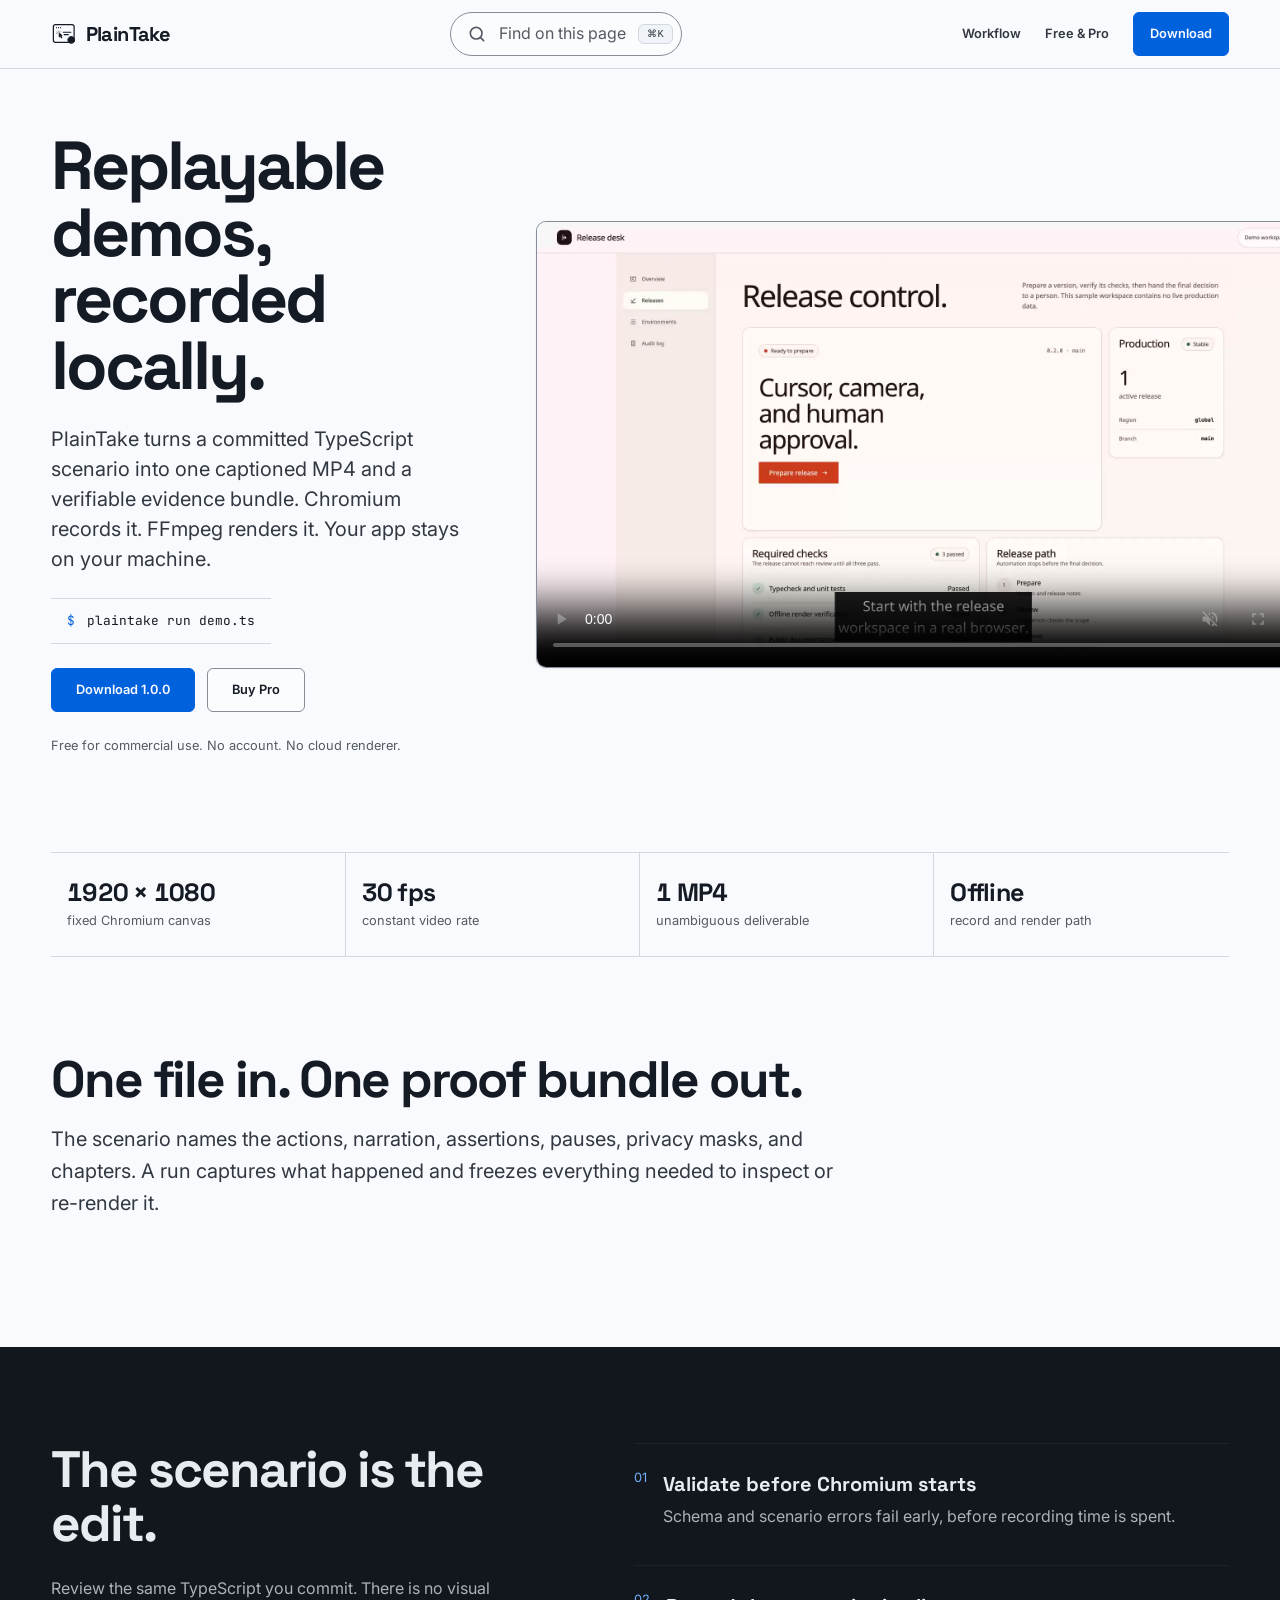
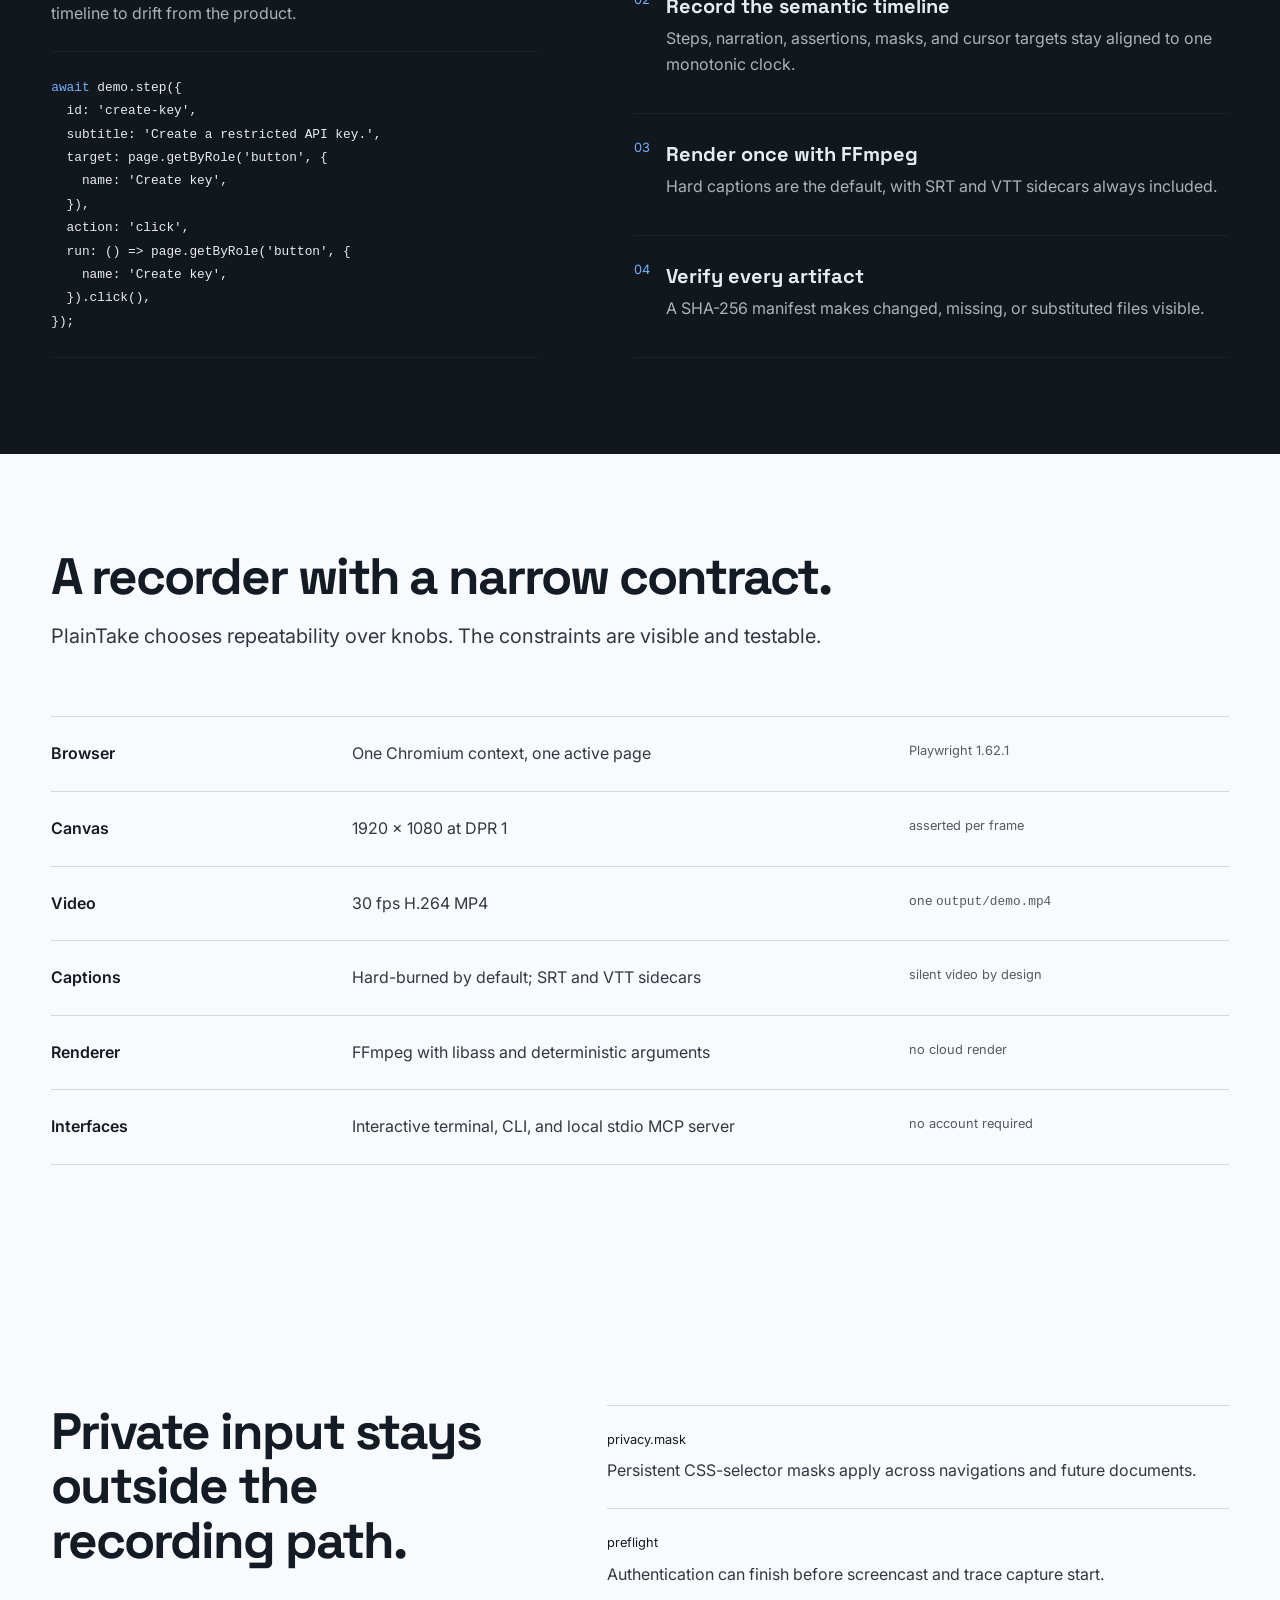
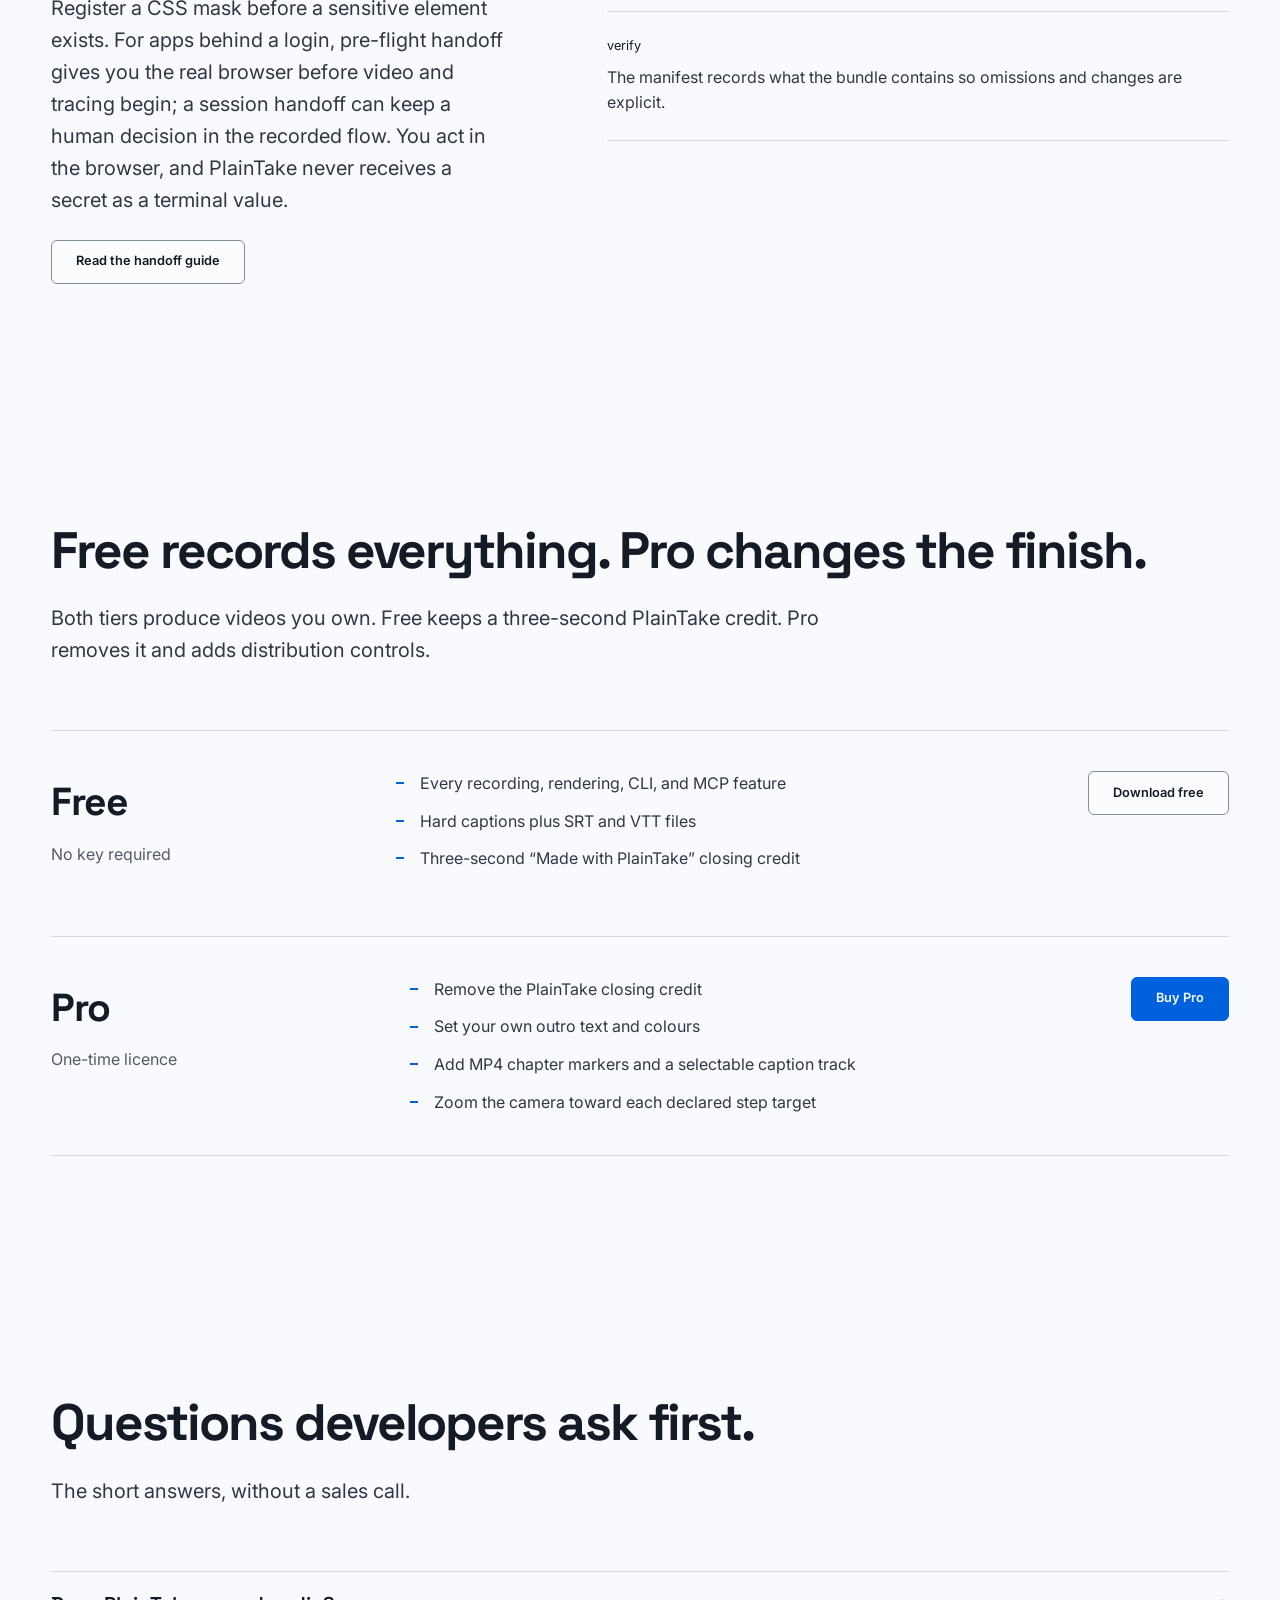
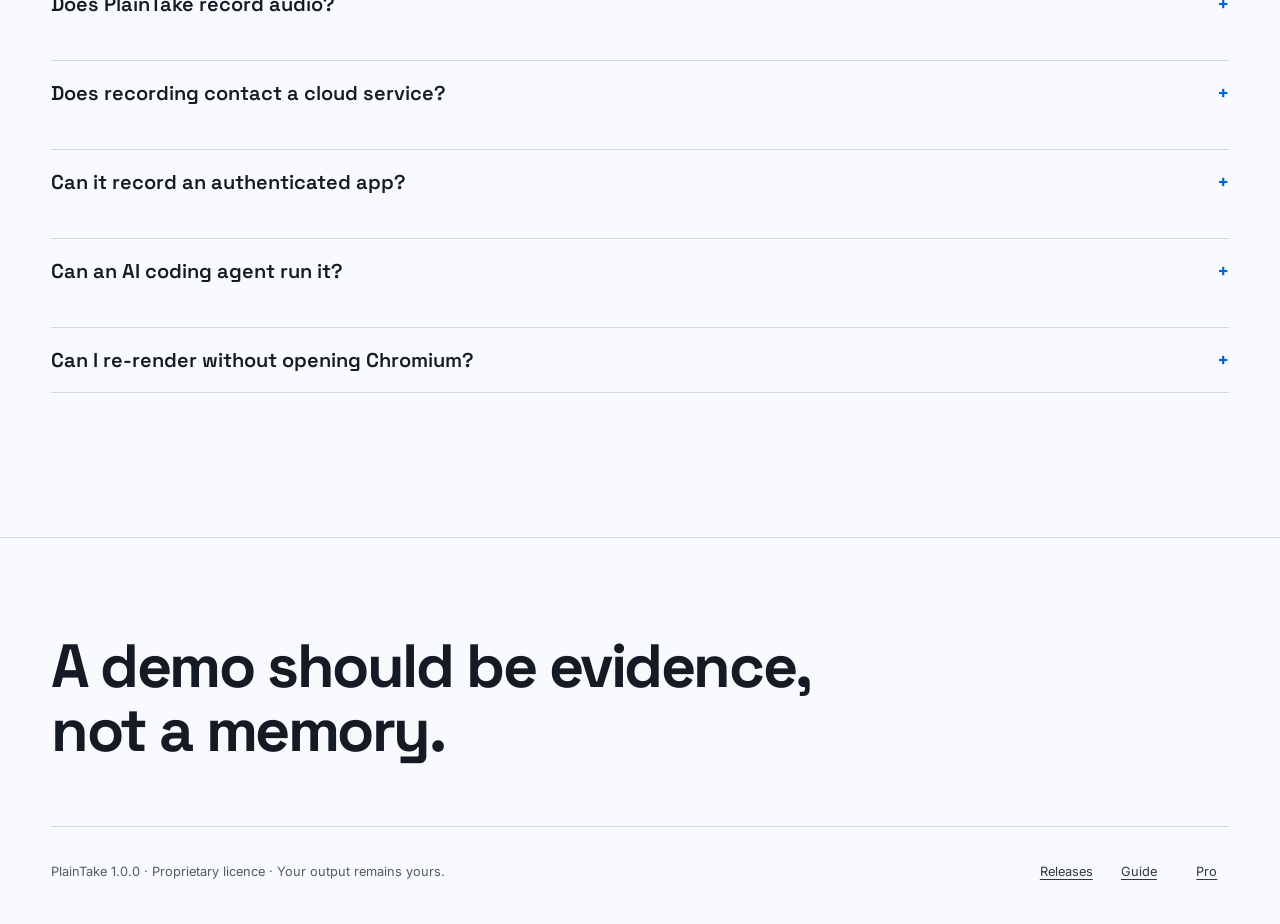
==== commit c6a32641: "Update" ====
--- a/index.html
+++ b/index.html
@@ -52,7 +52,7 @@
         "name": "PlainTake",
         "applicationCategory": "DeveloperApplication",
         "operatingSystem": "macOS, Linux",
-        "softwareVersion": "0.2.0",
+        "softwareVersion": "1.0.0",
         "description": "A local developer tool that records replayable Chromium demo videos from TypeScript scenarios and renders captioned MP4 files with FFmpeg.",
         "url": "https://plaintake.github.io/",
         "downloadUrl": "https://github.com/plaintake/plaintake/releases/latest",
@@ -104,7 +104,7 @@
             <a class="button button--primary button--small" href="https://github.com/plaintake/plaintake/releases/latest">Download</a>
           </nav>
 
-          <a class="button button--primary button--small nav__mobile-cta" href="https://github.com/plaintake/plaintake/releases/latest" aria-label="Download PlainTake 0.2.0">Download</a>
+          <a class="button button--primary button--small nav__mobile-cta" href="https://github.com/plaintake/plaintake/releases/latest" aria-label="Download PlainTake 1.0.0">Download</a>
         </div>
       </header>
 
@@ -116,11 +116,11 @@
               PlainTake turns a committed TypeScript scenario into one captioned MP4 and a verifiable evidence bundle. Chromium records it. FFmpeg renders it. Your app stays on your machine.
             </p>
             <p class="hero__command">
-              <span class="sr-only">plaintake run demo.ts --base-url http://localhost:3000</span>
-              <span aria-hidden="true" data-type-command="plaintake run demo.ts --base-url http://localhost:3000"></span>
+              <span class="sr-only">plaintake run demo.ts</span>
+              <span aria-hidden="true" data-type-command="plaintake run demo.ts"></span>
             </p>
             <div class="hero__actions">
-              <a class="button button--primary" href="https://github.com/plaintake/plaintake/releases/latest">Download 0.2.0</a>
+              <a class="button button--primary" href="https://github.com/plaintake/plaintake/releases/latest">Download 1.0.0</a>
               <a class="button" href="https://plainlab.gumroad.com/l/plaintake">Buy Pro</a>
             </div>
             <p class="hero__note">Free for commercial use. No account. No cloud renderer.</p>
@@ -359,7 +359,7 @@
         <div class="container">
           <p class="footer__statement">A demo should be evidence, not a memory.</p>
           <div class="footer__meta">
-            <span>PlainTake 0.2.0 · Proprietary licence · Your output remains yours.</span>
+            <span>PlainTake 1.0.0 · Proprietary licence · Your output remains yours.</span>
             <nav class="footer__links" aria-label="Footer navigation">
               <a href="https://github.com/plaintake/plaintake/releases/latest">Releases</a>
               <a href="https://github.com/plaintake/plaintake#readme">Guide</a>
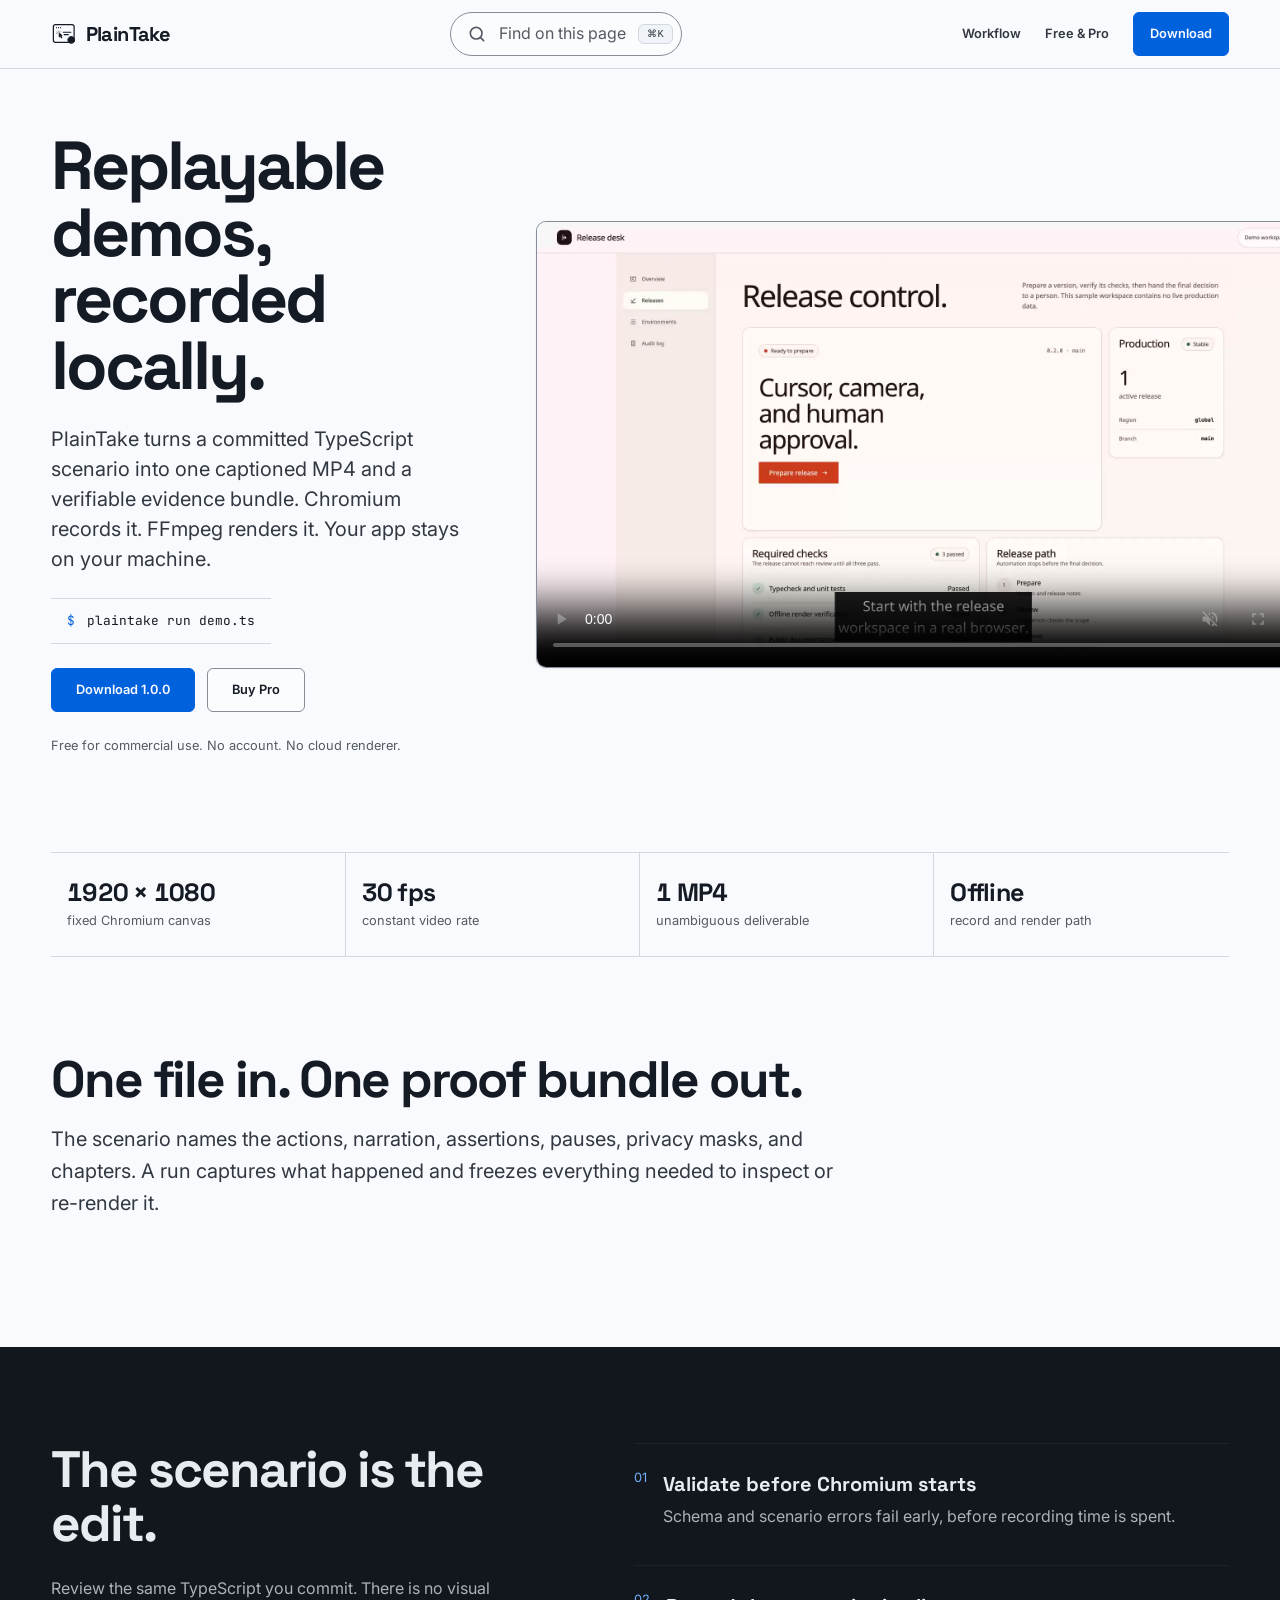
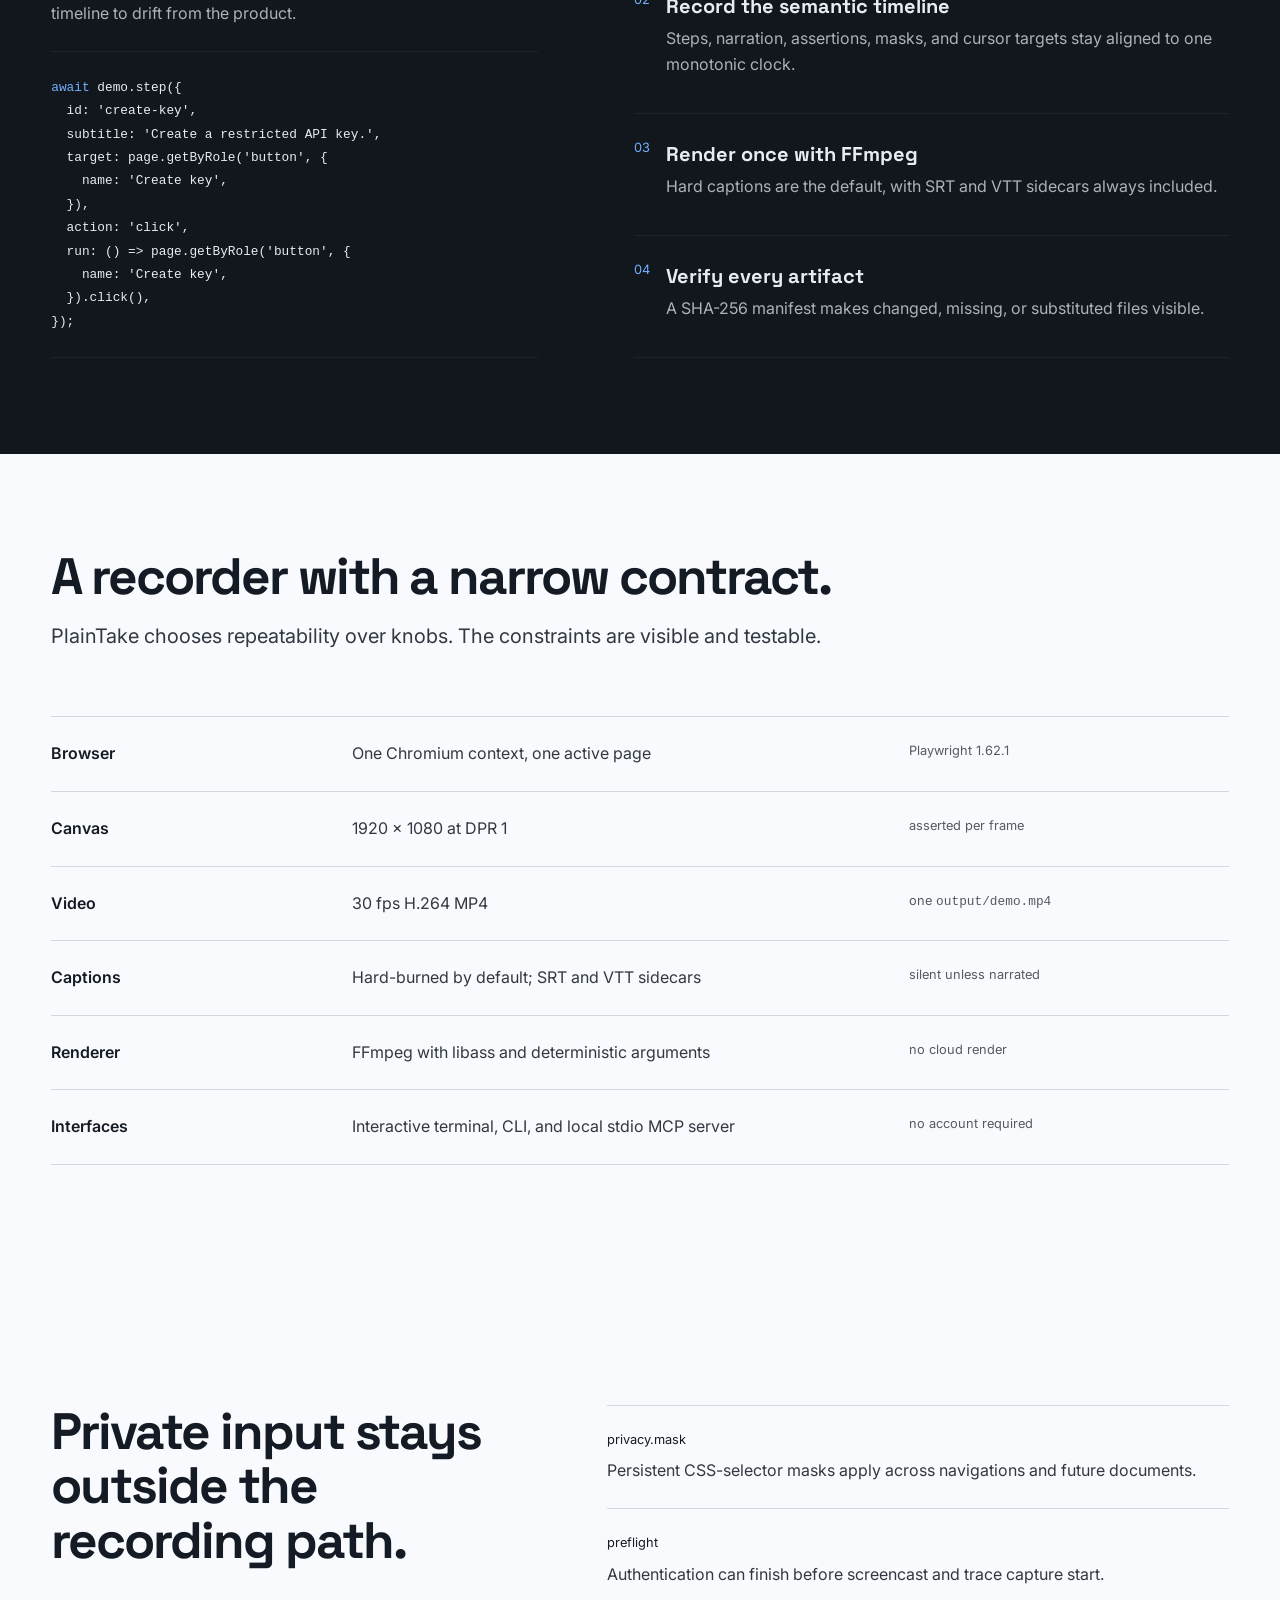
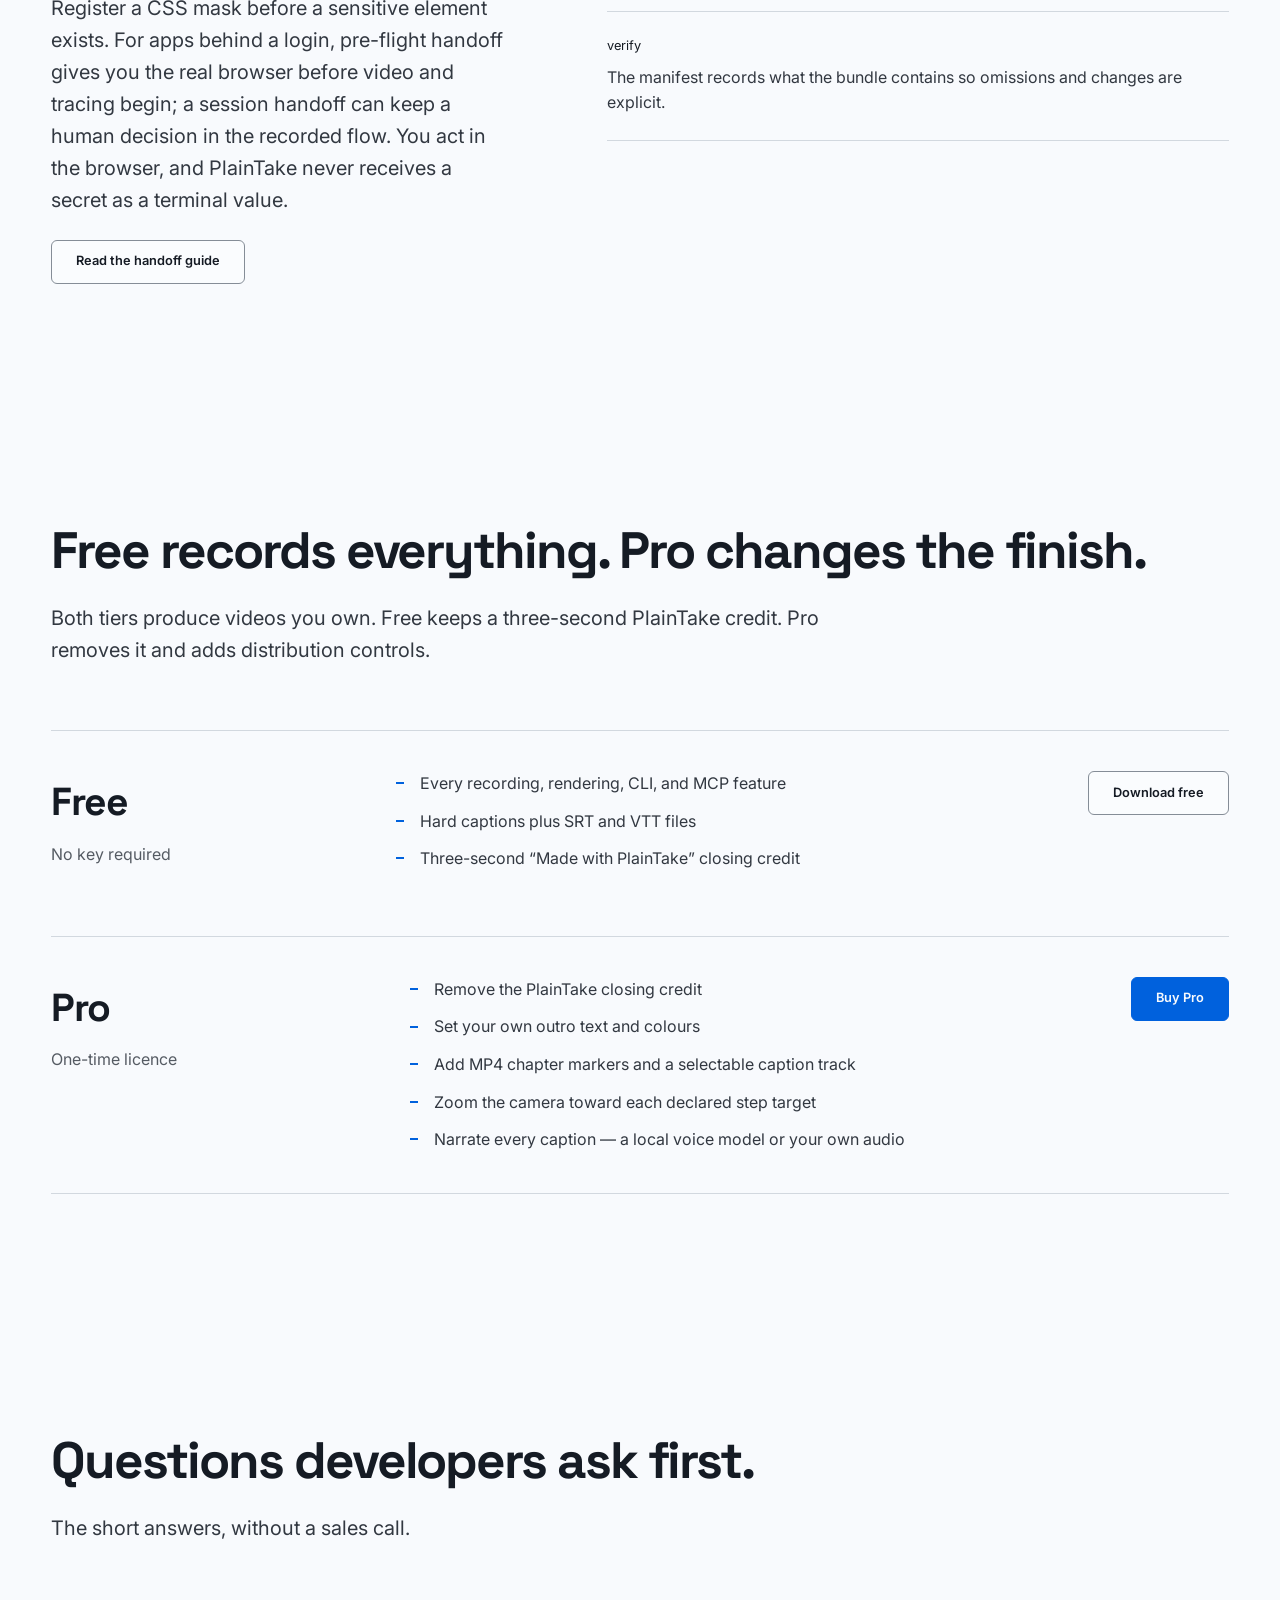
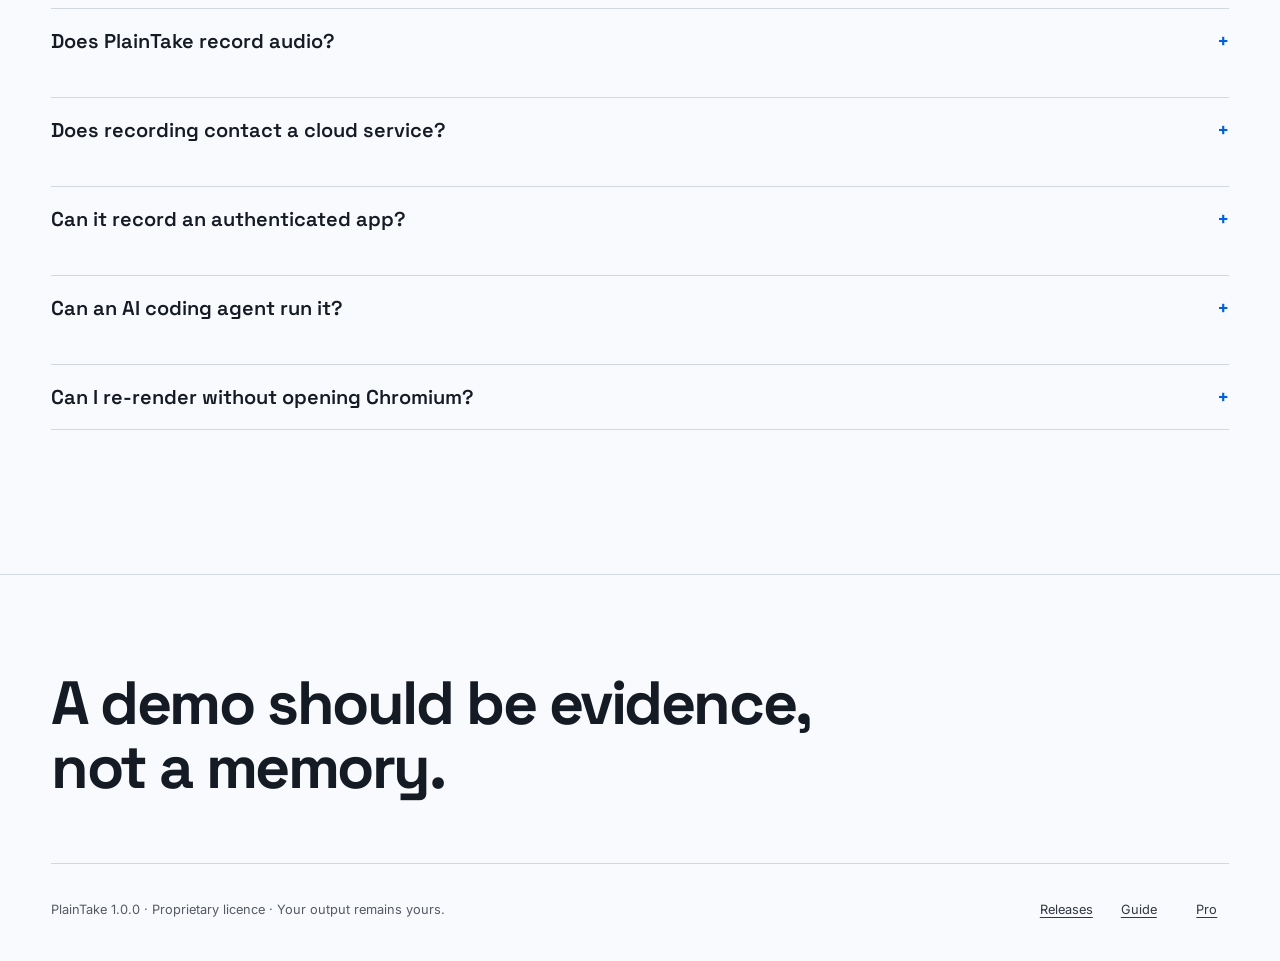
==== commit d6684217: "update" ====
--- a/index.html
+++ b/index.html
@@ -62,6 +62,7 @@
           "TypeScript scenario DSL",
           "1920 by 1080 Chromium capture",
           "Burned-in and sidecar captions",
+          "Optional spoken narration from a local voice model or your own audio",
           "Synthetic cursor and target-driven camera",
           "Human-in-the-loop browser handoff",
           "Playwright trace and semantic event timeline",
@@ -252,7 +253,7 @@
             <div class="spec-row">
               <dt>Captions</dt>
               <dd>Hard-burned by default; SRT and VTT sidecars</dd>
-              <dd class="spec-note">silent video by design</dd>
+              <dd class="spec-note">silent unless narrated</dd>
             </div>
             <div class="spec-row">
               <dt>Renderer</dt>
@@ -323,6 +324,7 @@
               <li>Set your own outro text and colours</li>
               <li>Add MP4 chapter markers and a selectable caption track</li>
               <li>Zoom the camera toward each declared step target</li>
+              <li>Narrate every caption — a local voice model or your own audio</li>
             </ul>
             <a class="button button--primary tier__action" href="https://plainlab.gumroad.com/l/plaintake">Buy Pro</a>
           </article>
@@ -334,7 +336,7 @@
 
           <details>
             <summary>Does PlainTake record audio?</summary>
-            <p>No. Output is silent video with text subtitles. Hard captions are the default because they remain visible in browsers, social feeds, and documentation embeds.</p>
+            <p>Optionally. --speech on reads each caption aloud with a voice model that runs on your own machine — no network, no account, no API key — and --speech file speaks WAV recordings you supply. Hard captions remain the default either way, because they stay visible in browsers, social feeds, and documentation embeds. Narration is a Pro feature.</p>
           </details>
           <details>
             <summary>Does recording contact a cloud service?</summary>
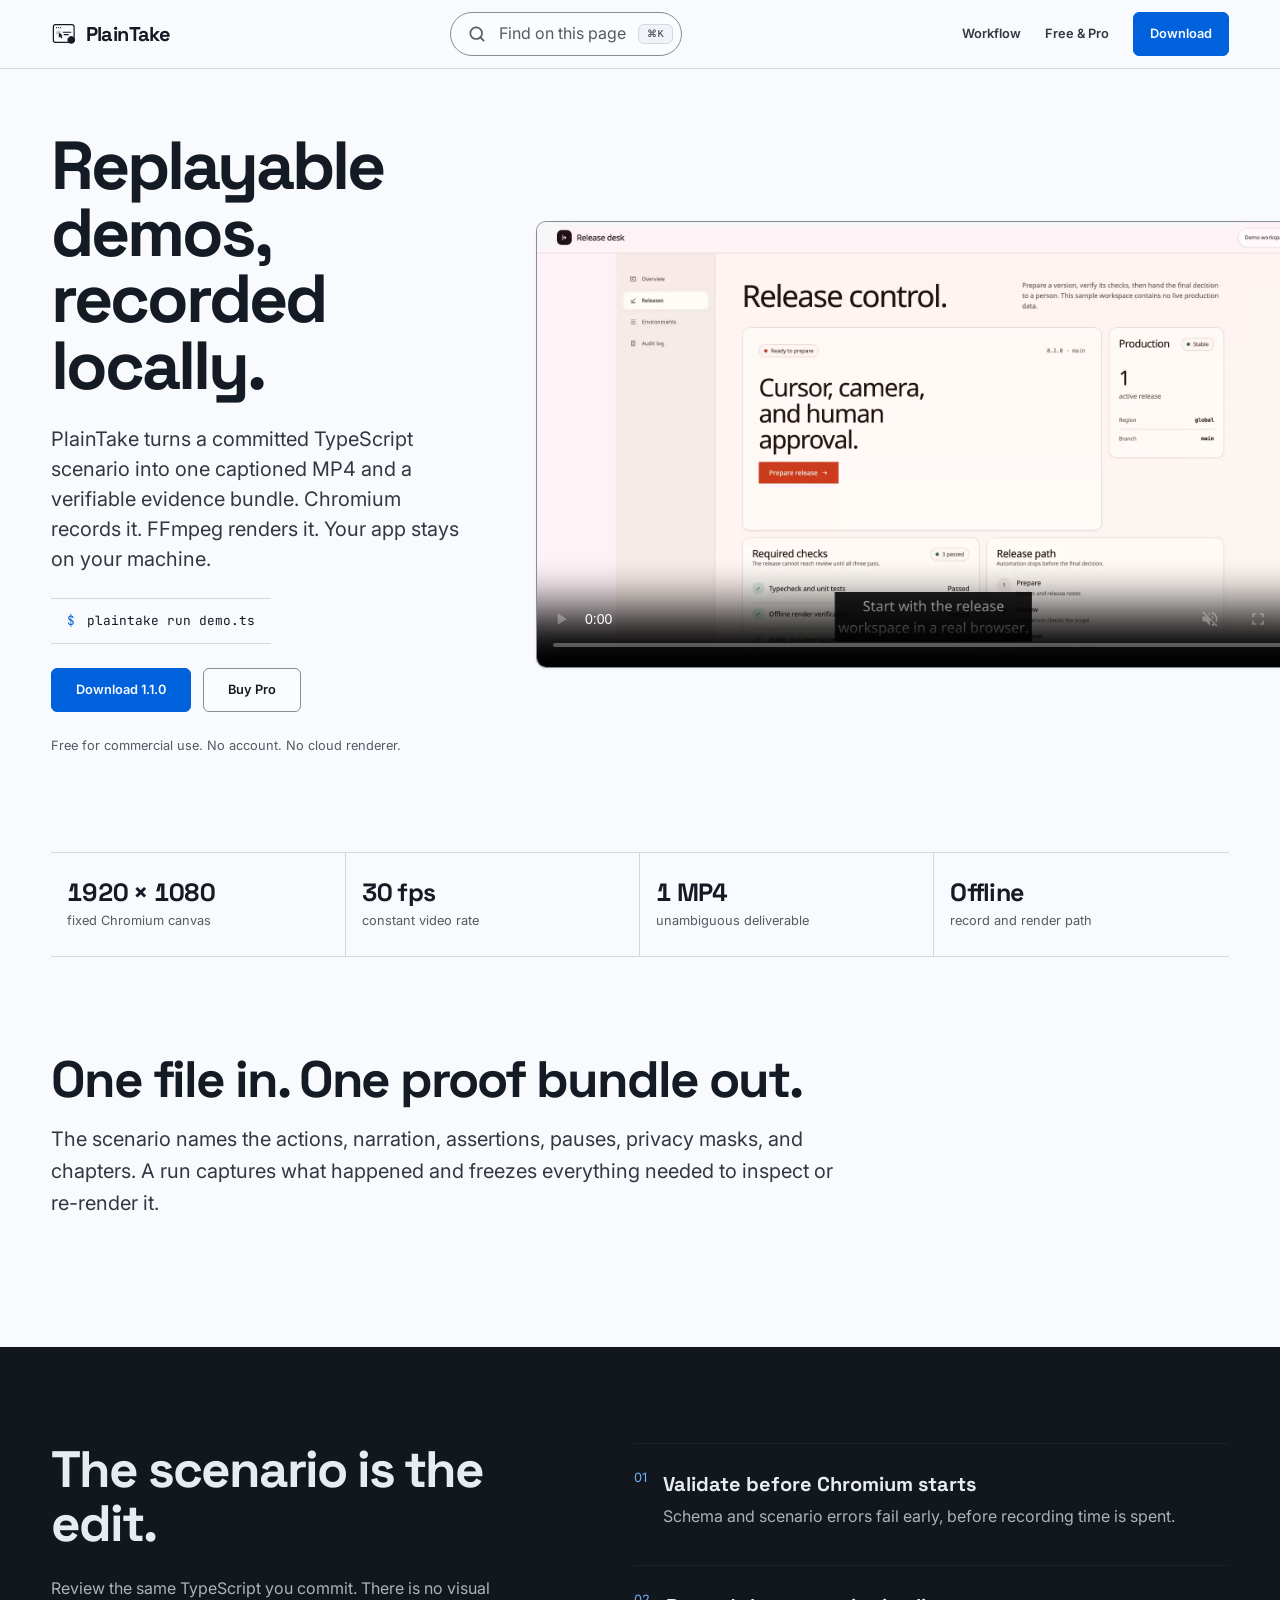
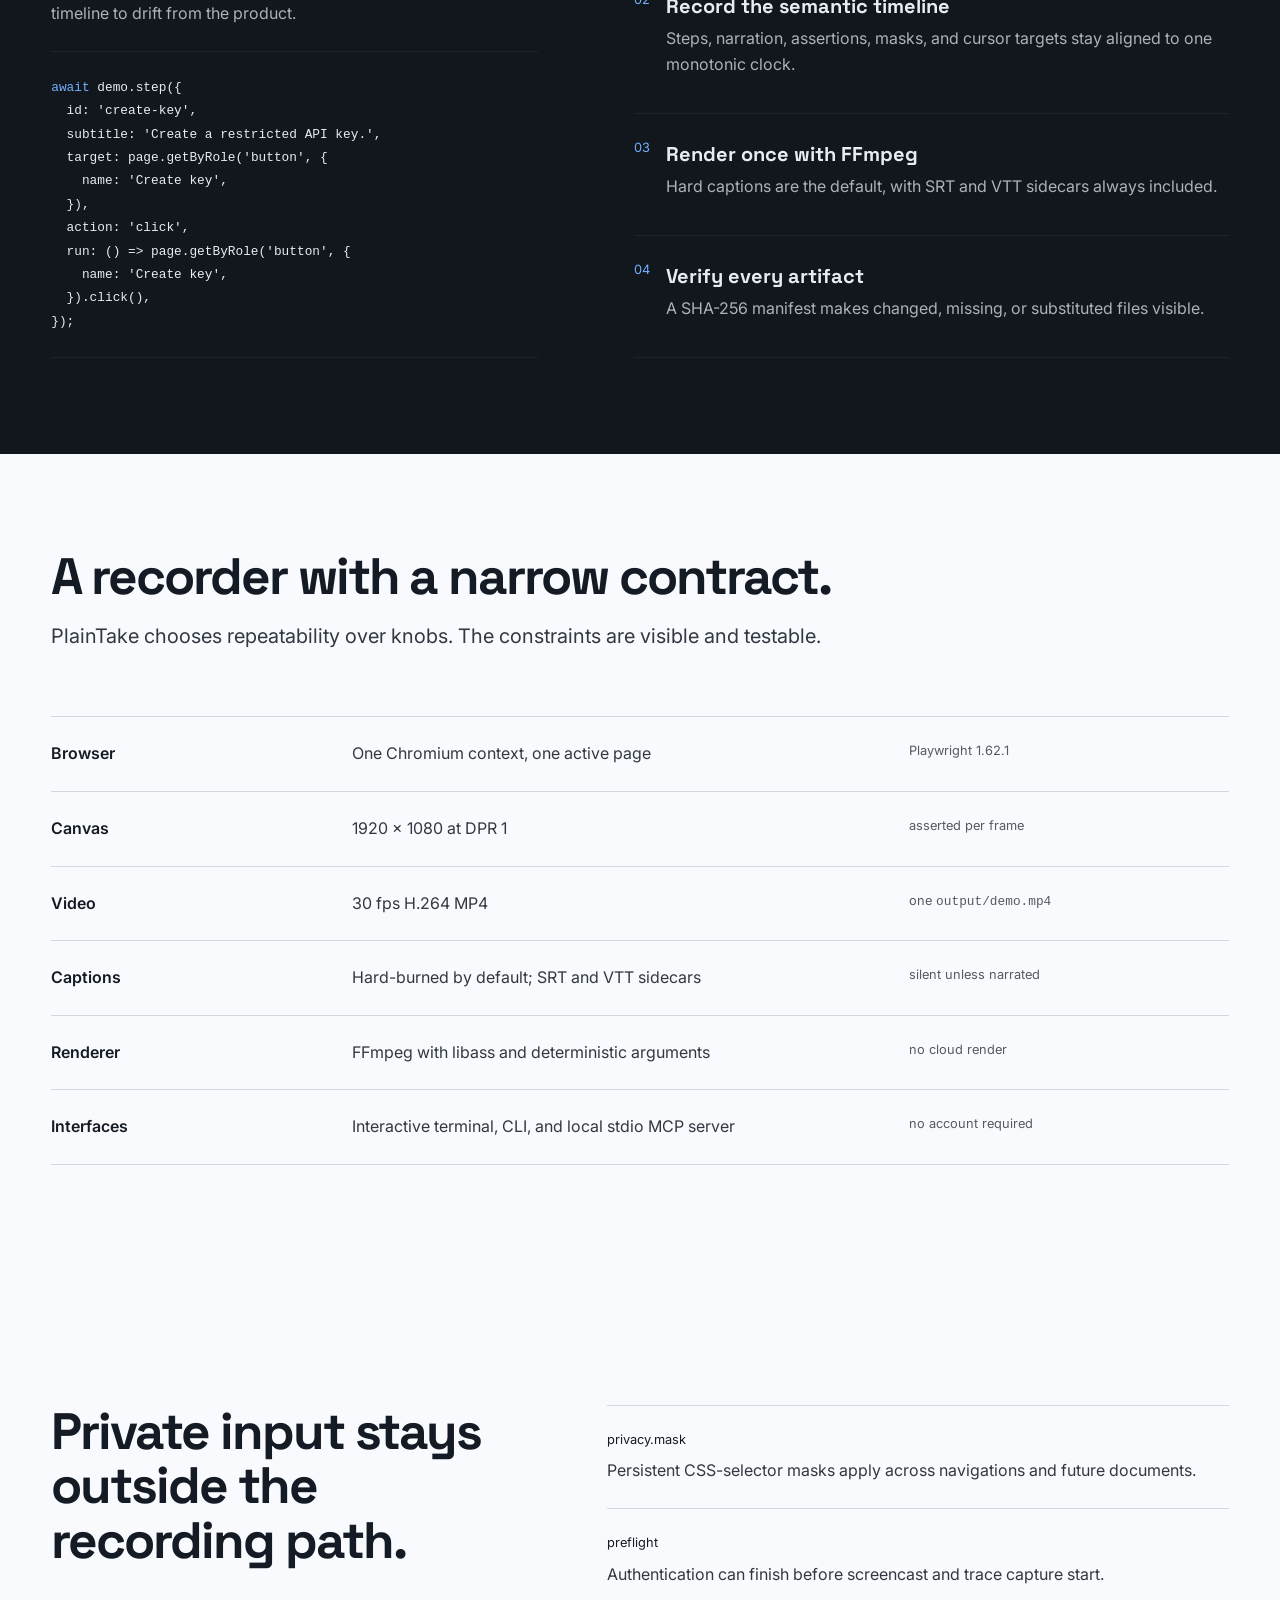
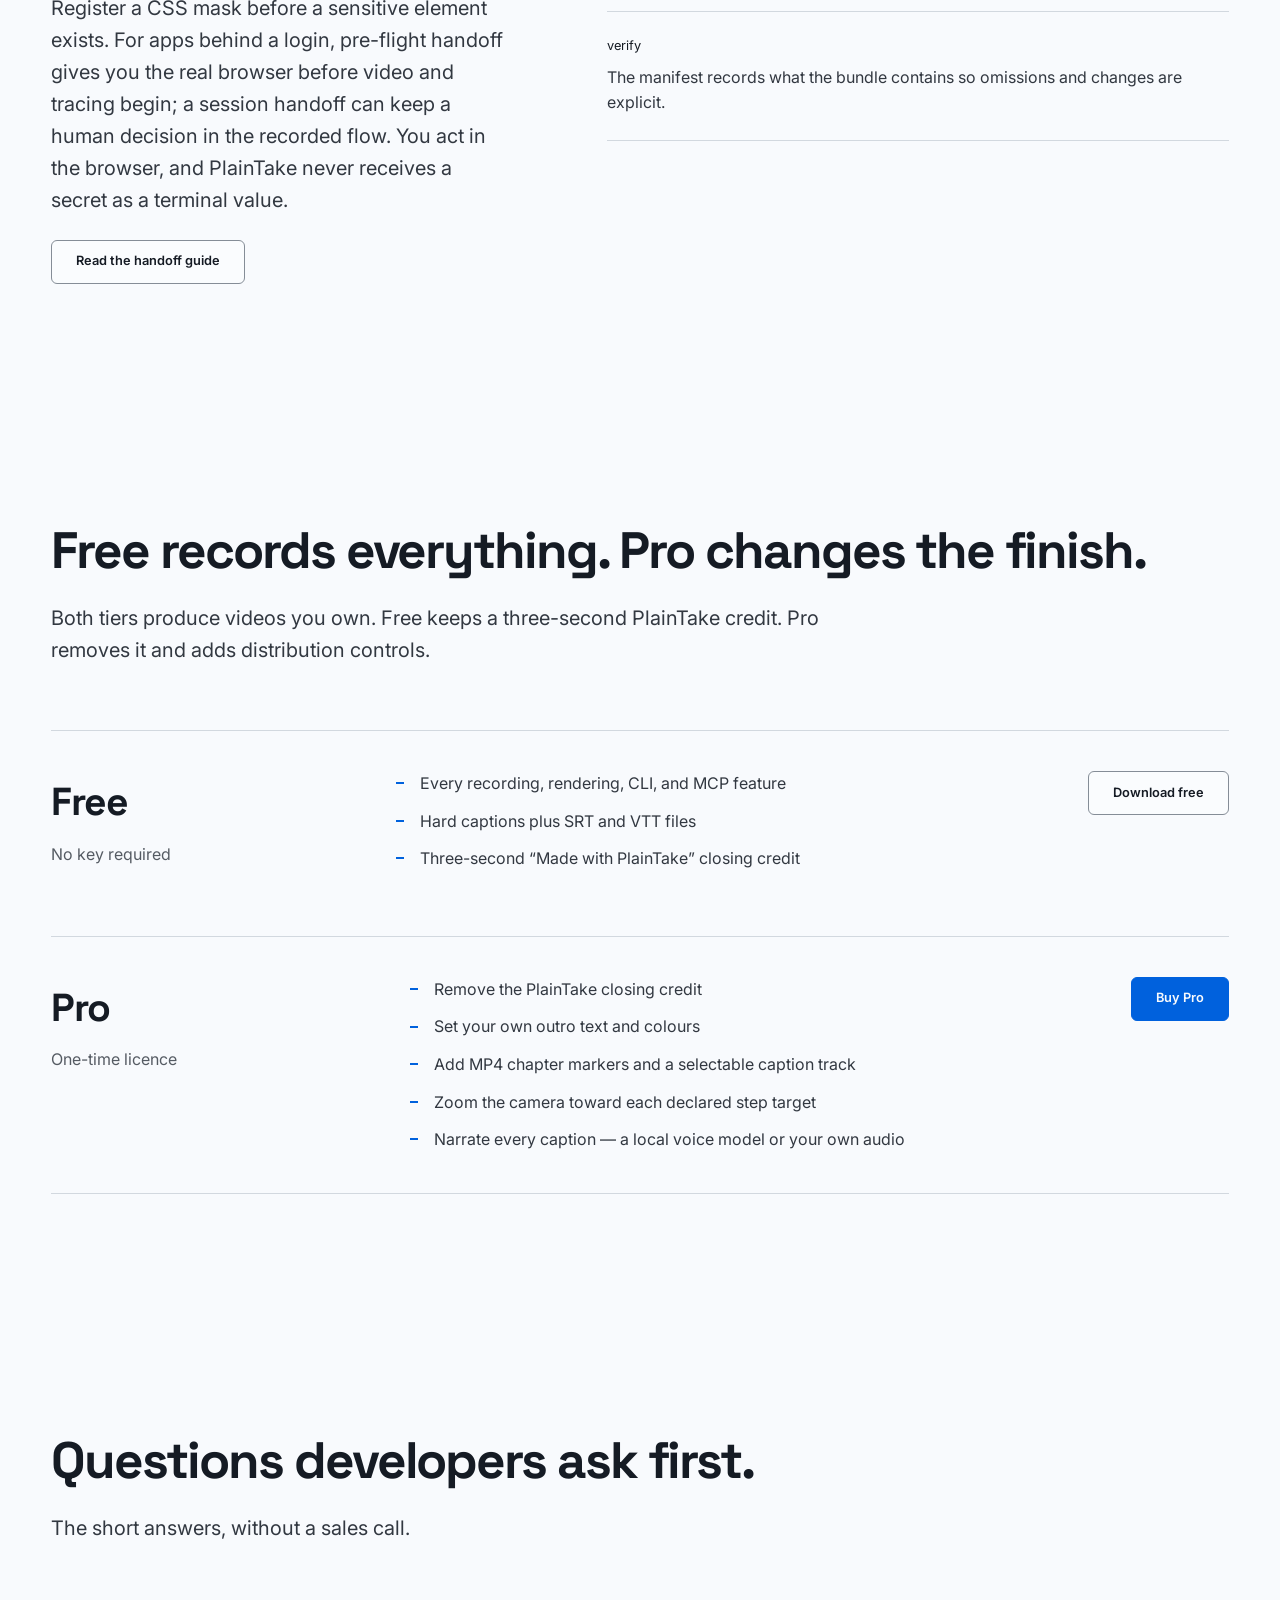
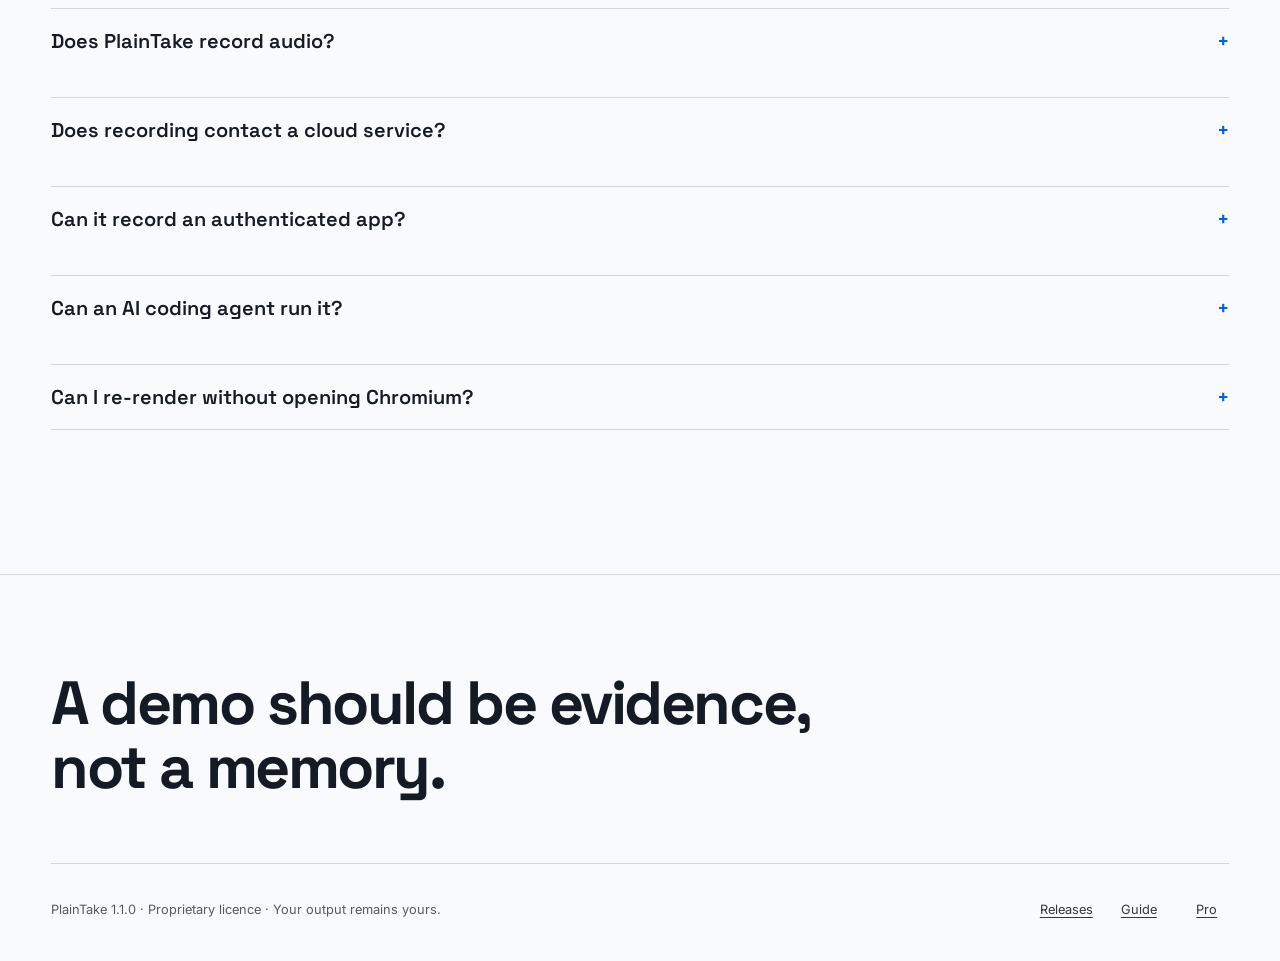
==== commit 64ed0365: "docs: PlainTake 1.1.0" ====
--- a/index.html
+++ b/index.html
@@ -52,7 +52,7 @@
         "name": "PlainTake",
         "applicationCategory": "DeveloperApplication",
         "operatingSystem": "macOS, Linux",
-        "softwareVersion": "1.0.0",
+        "softwareVersion": "1.1.0",
         "description": "A local developer tool that records replayable Chromium demo videos from TypeScript scenarios and renders captioned MP4 files with FFmpeg.",
         "url": "https://plaintake.github.io/",
         "downloadUrl": "https://github.com/plaintake/plaintake/releases/latest",
@@ -105,7 +105,7 @@
             <a class="button button--primary button--small" href="https://github.com/plaintake/plaintake/releases/latest">Download</a>
           </nav>
 
-          <a class="button button--primary button--small nav__mobile-cta" href="https://github.com/plaintake/plaintake/releases/latest" aria-label="Download PlainTake 1.0.0">Download</a>
+          <a class="button button--primary button--small nav__mobile-cta" href="https://github.com/plaintake/plaintake/releases/latest" aria-label="Download PlainTake 1.1.0">Download</a>
         </div>
       </header>
 
@@ -121,7 +121,7 @@
               <span aria-hidden="true" data-type-command="plaintake run demo.ts"></span>
             </p>
             <div class="hero__actions">
-              <a class="button button--primary" href="https://github.com/plaintake/plaintake/releases/latest">Download 1.0.0</a>
+              <a class="button button--primary" href="https://github.com/plaintake/plaintake/releases/latest">Download 1.1.0</a>
               <a class="button" href="https://plainlab.gumroad.com/l/plaintake">Buy Pro</a>
             </div>
             <p class="hero__note">Free for commercial use. No account. No cloud renderer.</p>
@@ -361,7 +361,7 @@
         <div class="container">
           <p class="footer__statement">A demo should be evidence, not a memory.</p>
           <div class="footer__meta">
-            <span>PlainTake 1.0.0 · Proprietary licence · Your output remains yours.</span>
+            <span>PlainTake 1.1.0 · Proprietary licence · Your output remains yours.</span>
             <nav class="footer__links" aria-label="Footer navigation">
               <a href="https://github.com/plaintake/plaintake/releases/latest">Releases</a>
               <a href="https://github.com/plaintake/plaintake#readme">Guide</a>
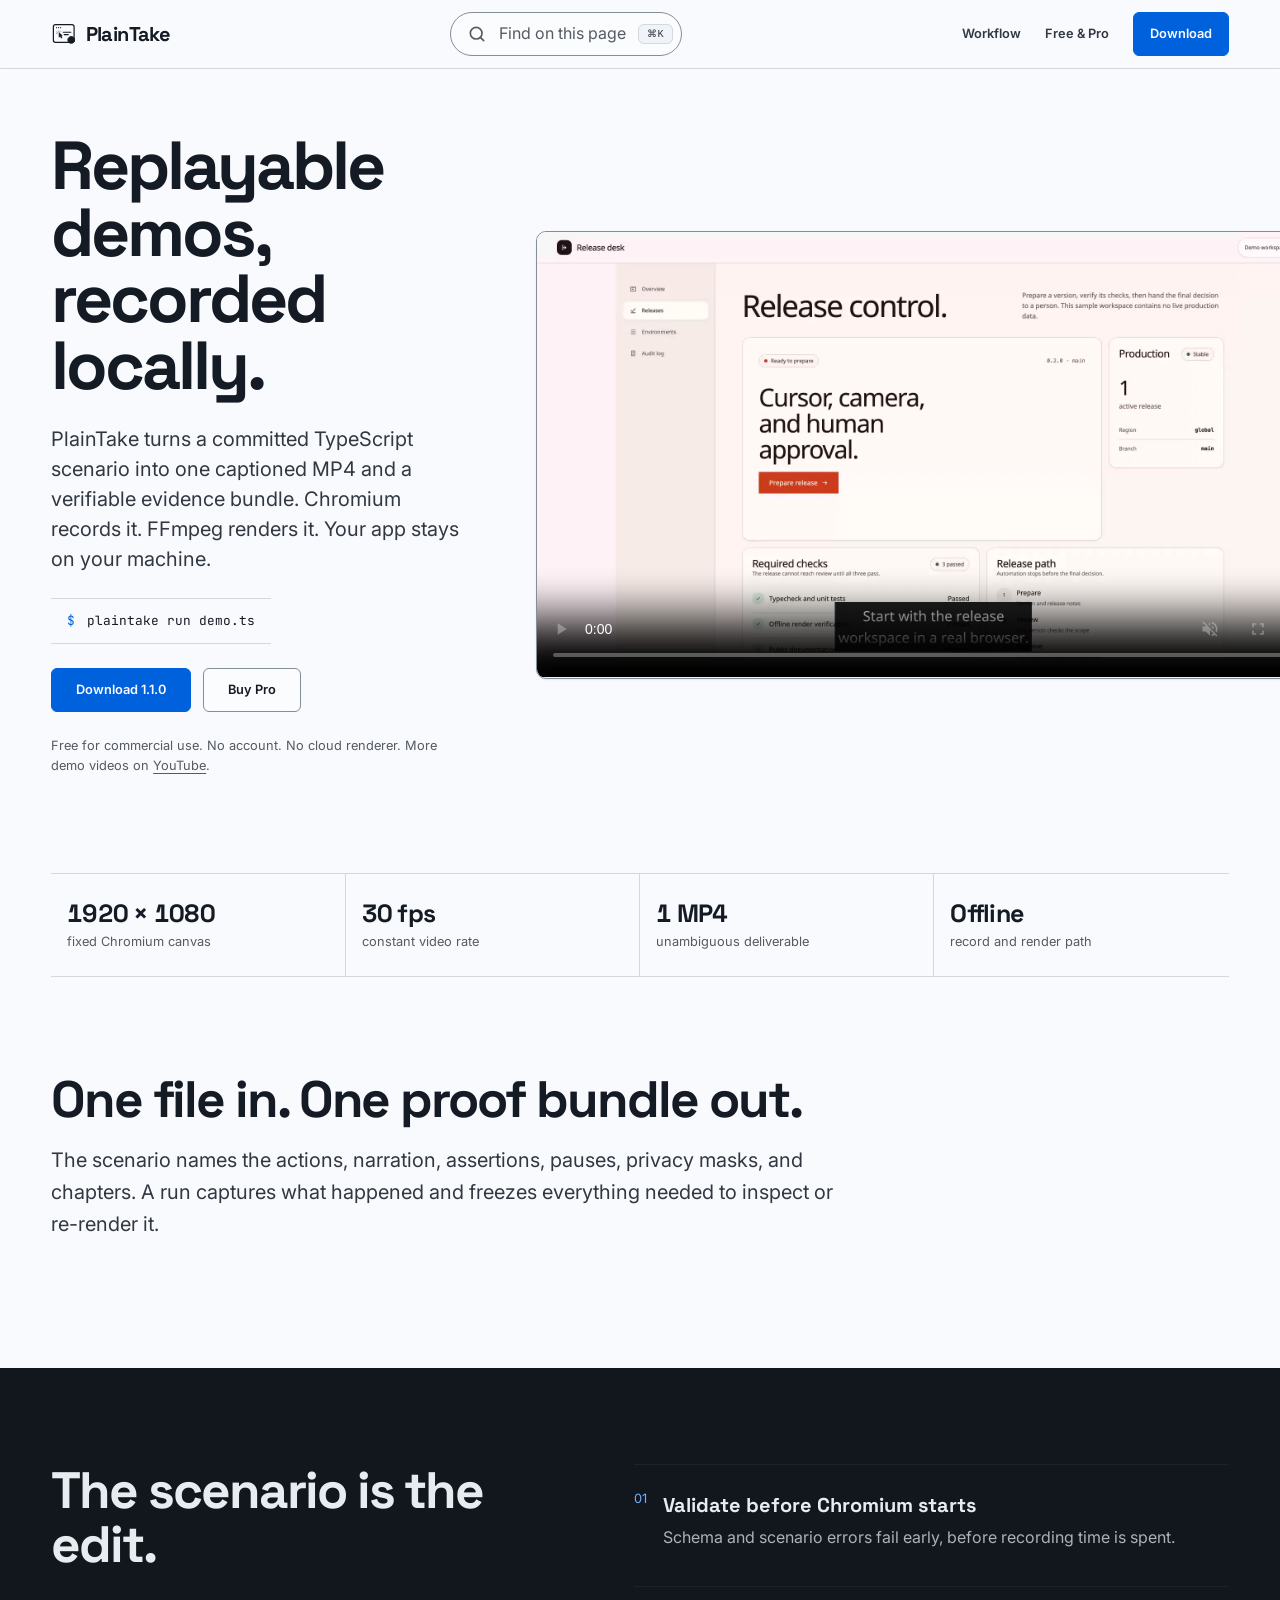
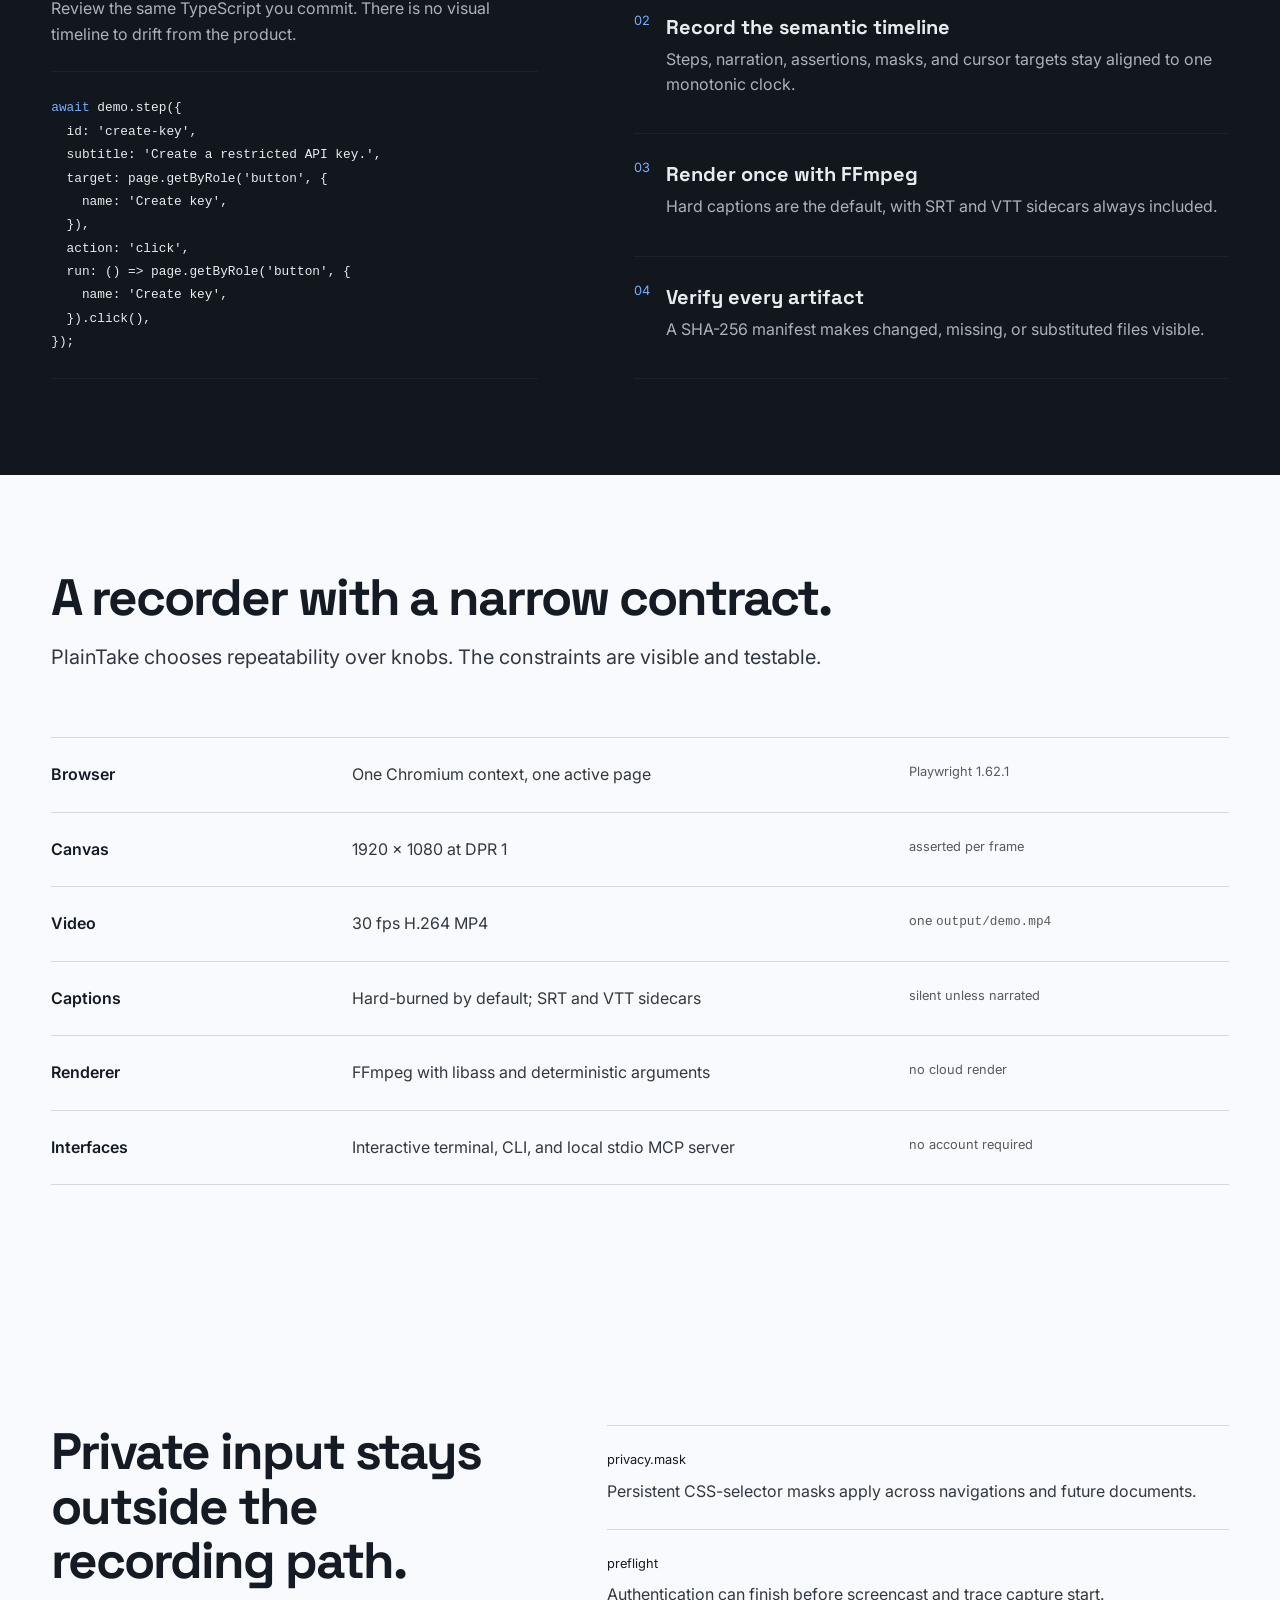
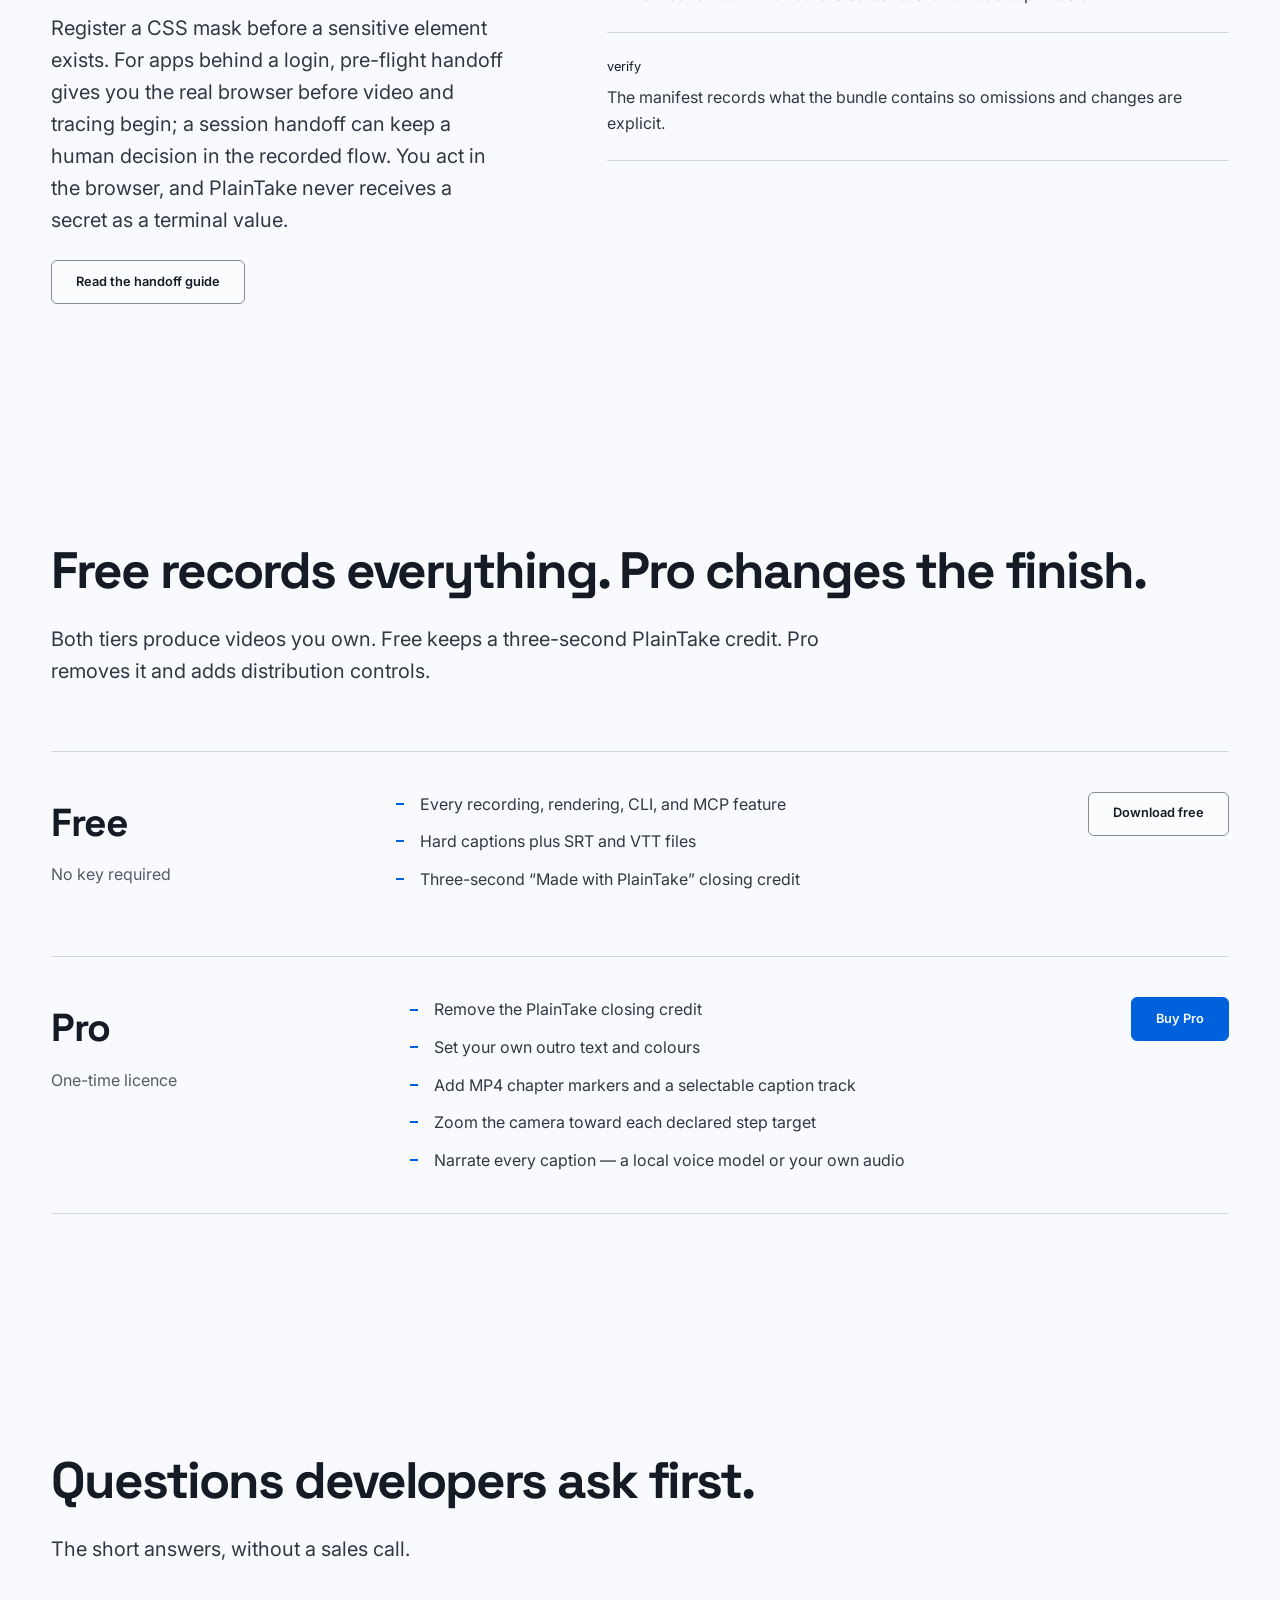
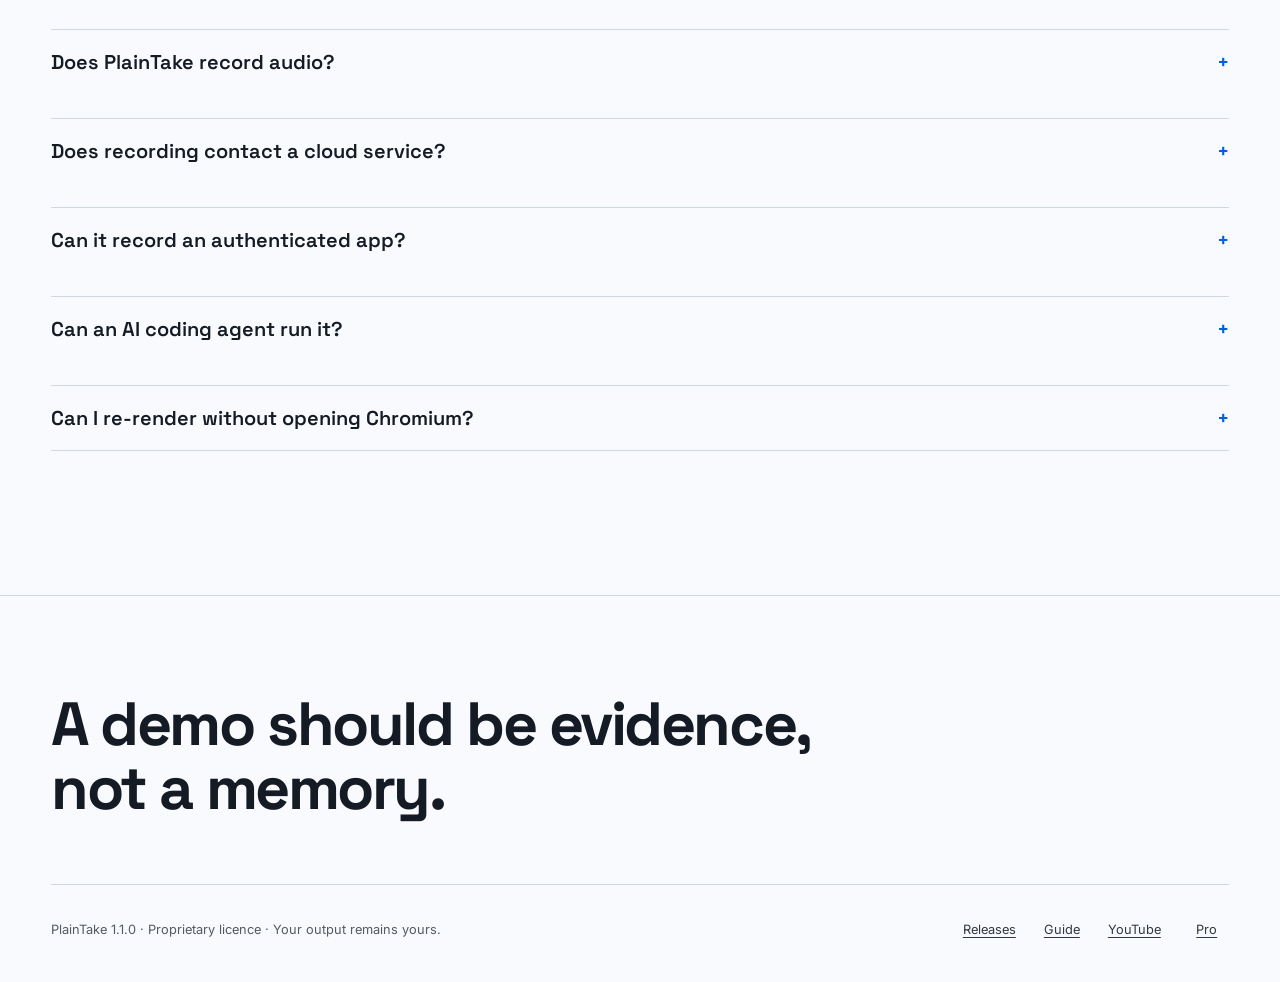
==== commit 3b9668b7: "docs: PlainTake 1.1.0" ====
--- a/index.html
+++ b/index.html
@@ -51,6 +51,11 @@
         "@type": "SoftwareApplication",
         "name": "PlainTake",
         "applicationCategory": "DeveloperApplication",
+        "author": {
+          "@type": "Organization",
+          "name": "PlainLab",
+          "sameAs": ["https://www.youtube.com/@plainlabdev"]
+        },
         "operatingSystem": "macOS, Linux",
         "softwareVersion": "1.1.0",
         "description": "A local developer tool that records replayable Chromium demo videos from TypeScript scenarios and renders captioned MP4 files with FFmpeg.",
@@ -124,7 +129,7 @@
               <a class="button button--primary" href="https://github.com/plaintake/plaintake/releases/latest">Download 1.1.0</a>
               <a class="button" href="https://plainlab.gumroad.com/l/plaintake">Buy Pro</a>
             </div>
-            <p class="hero__note">Free for commercial use. No account. No cloud renderer.</p>
+            <p class="hero__note">Free for commercial use. No account. No cloud renderer. More demo videos on <a href="https://www.youtube.com/@plainlabdev">YouTube</a>.</p>
           </div>
 
           <figure class="demo-frame" data-reveal>
@@ -365,6 +370,7 @@
             <nav class="footer__links" aria-label="Footer navigation">
               <a href="https://github.com/plaintake/plaintake/releases/latest">Releases</a>
               <a href="https://github.com/plaintake/plaintake#readme">Guide</a>
+              <a href="https://www.youtube.com/@plainlabdev">YouTube</a>
               <a href="https://plainlab.gumroad.com/l/plaintake">Pro</a>
             </nav>
           </div>
--- a/styles.css
+++ b/styles.css
@@ -352,6 +352,10 @@
   margin: 0;
   color: var(--color-muted);
   font-size: var(--text-sm);
+}
+
+.hero__note a {
+  text-decoration: underline;
 }
 
 .demo-frame {
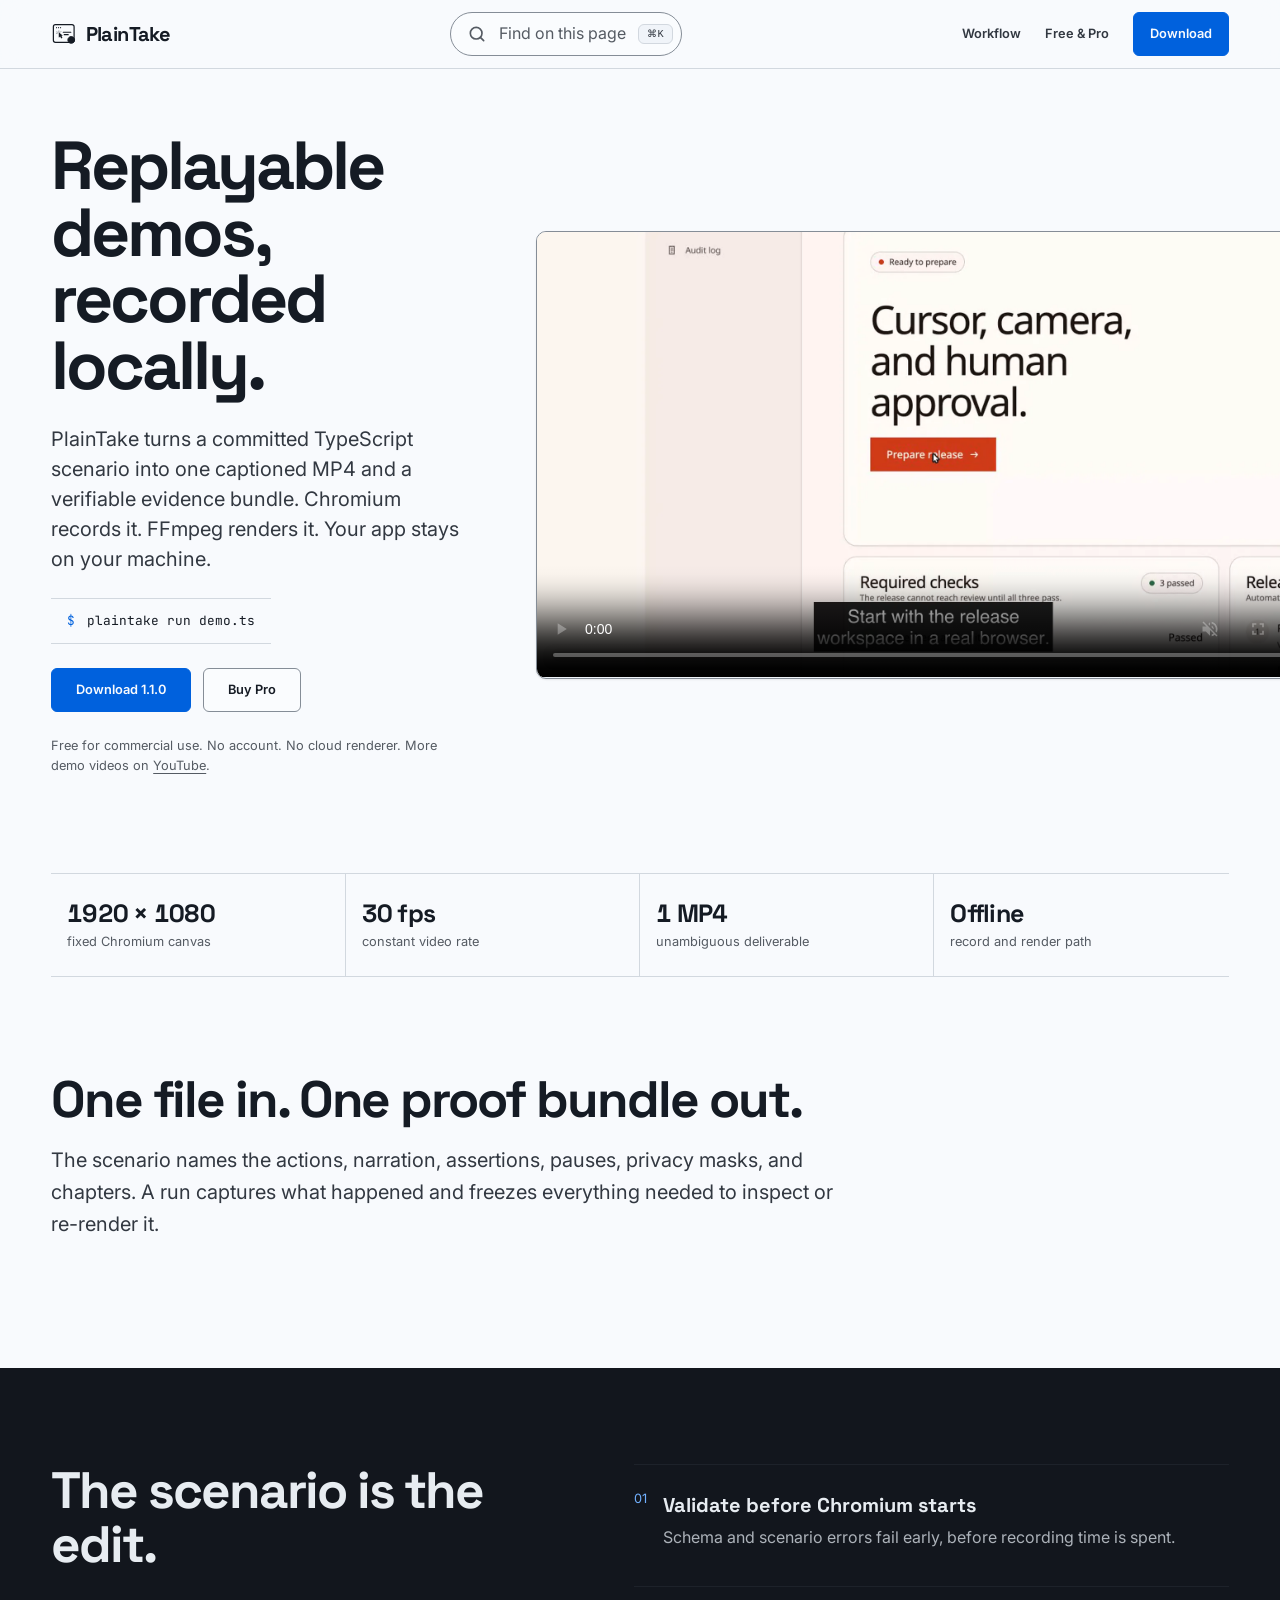
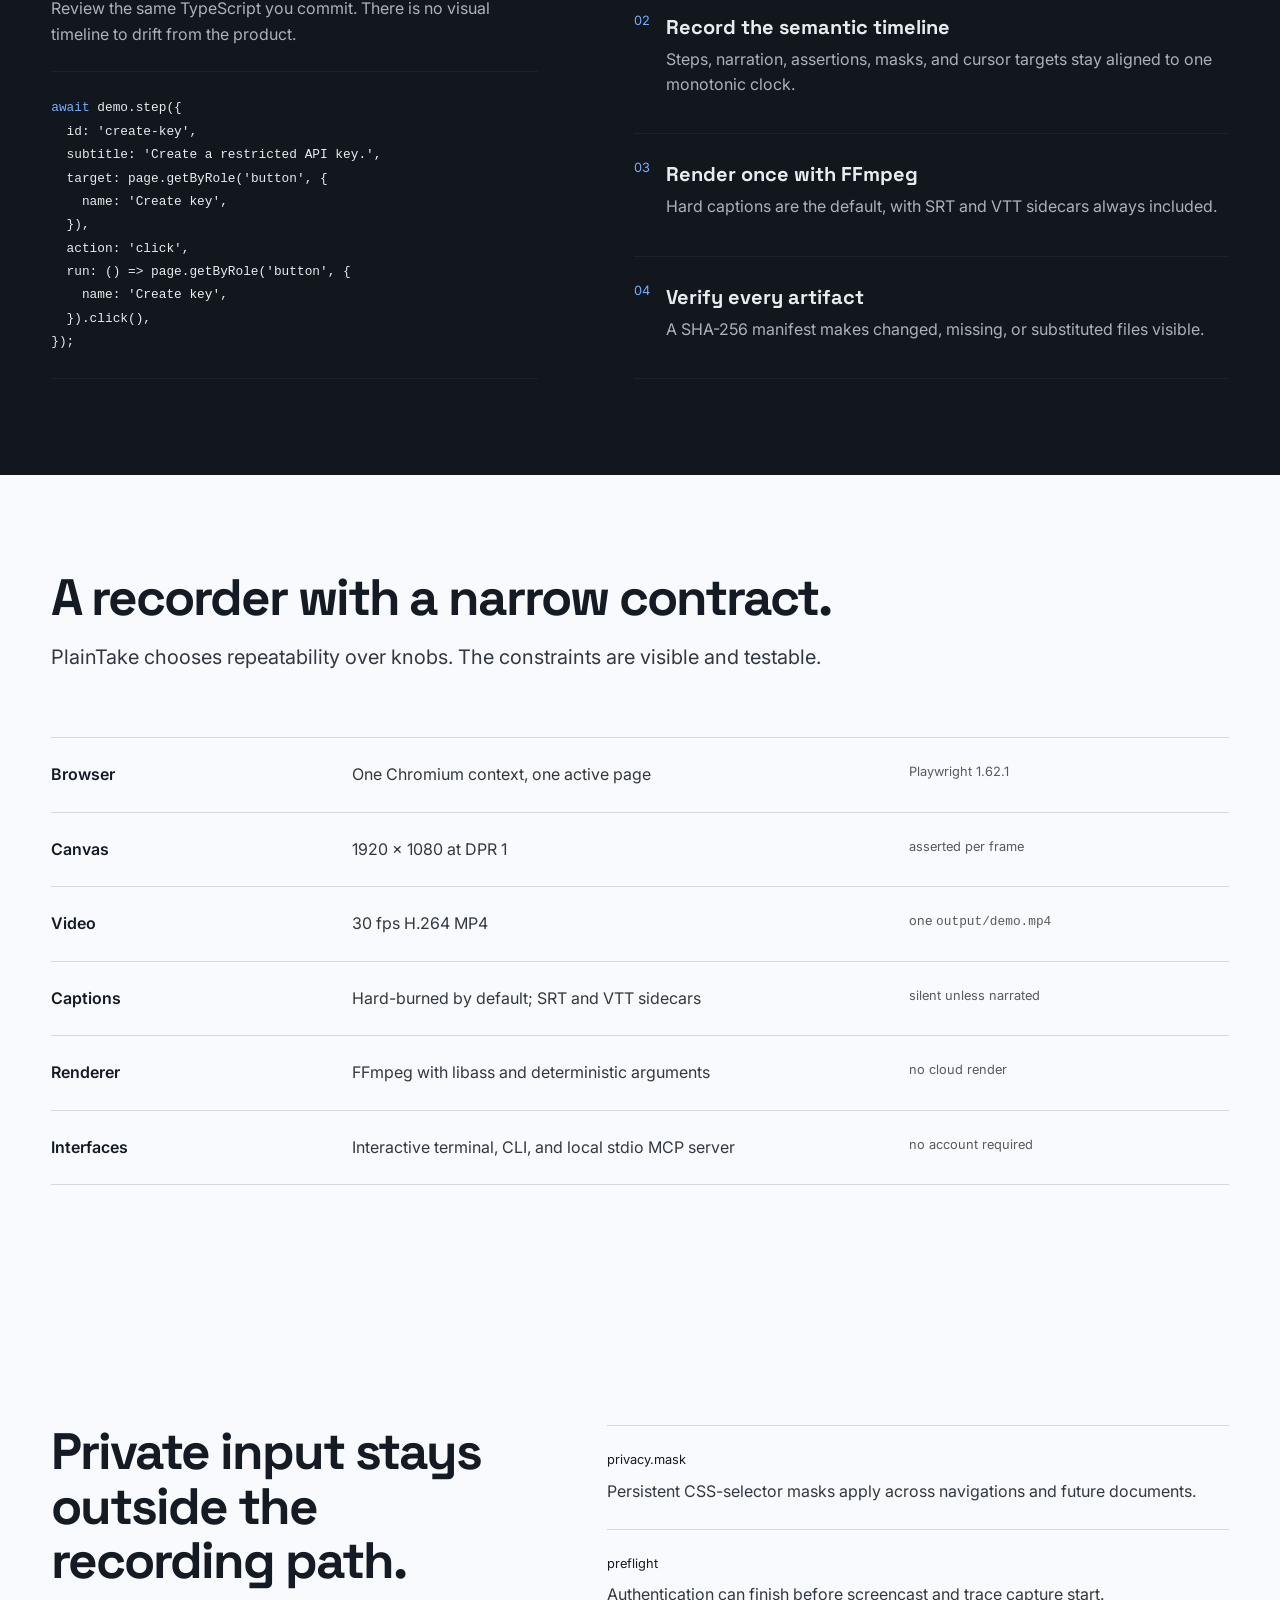
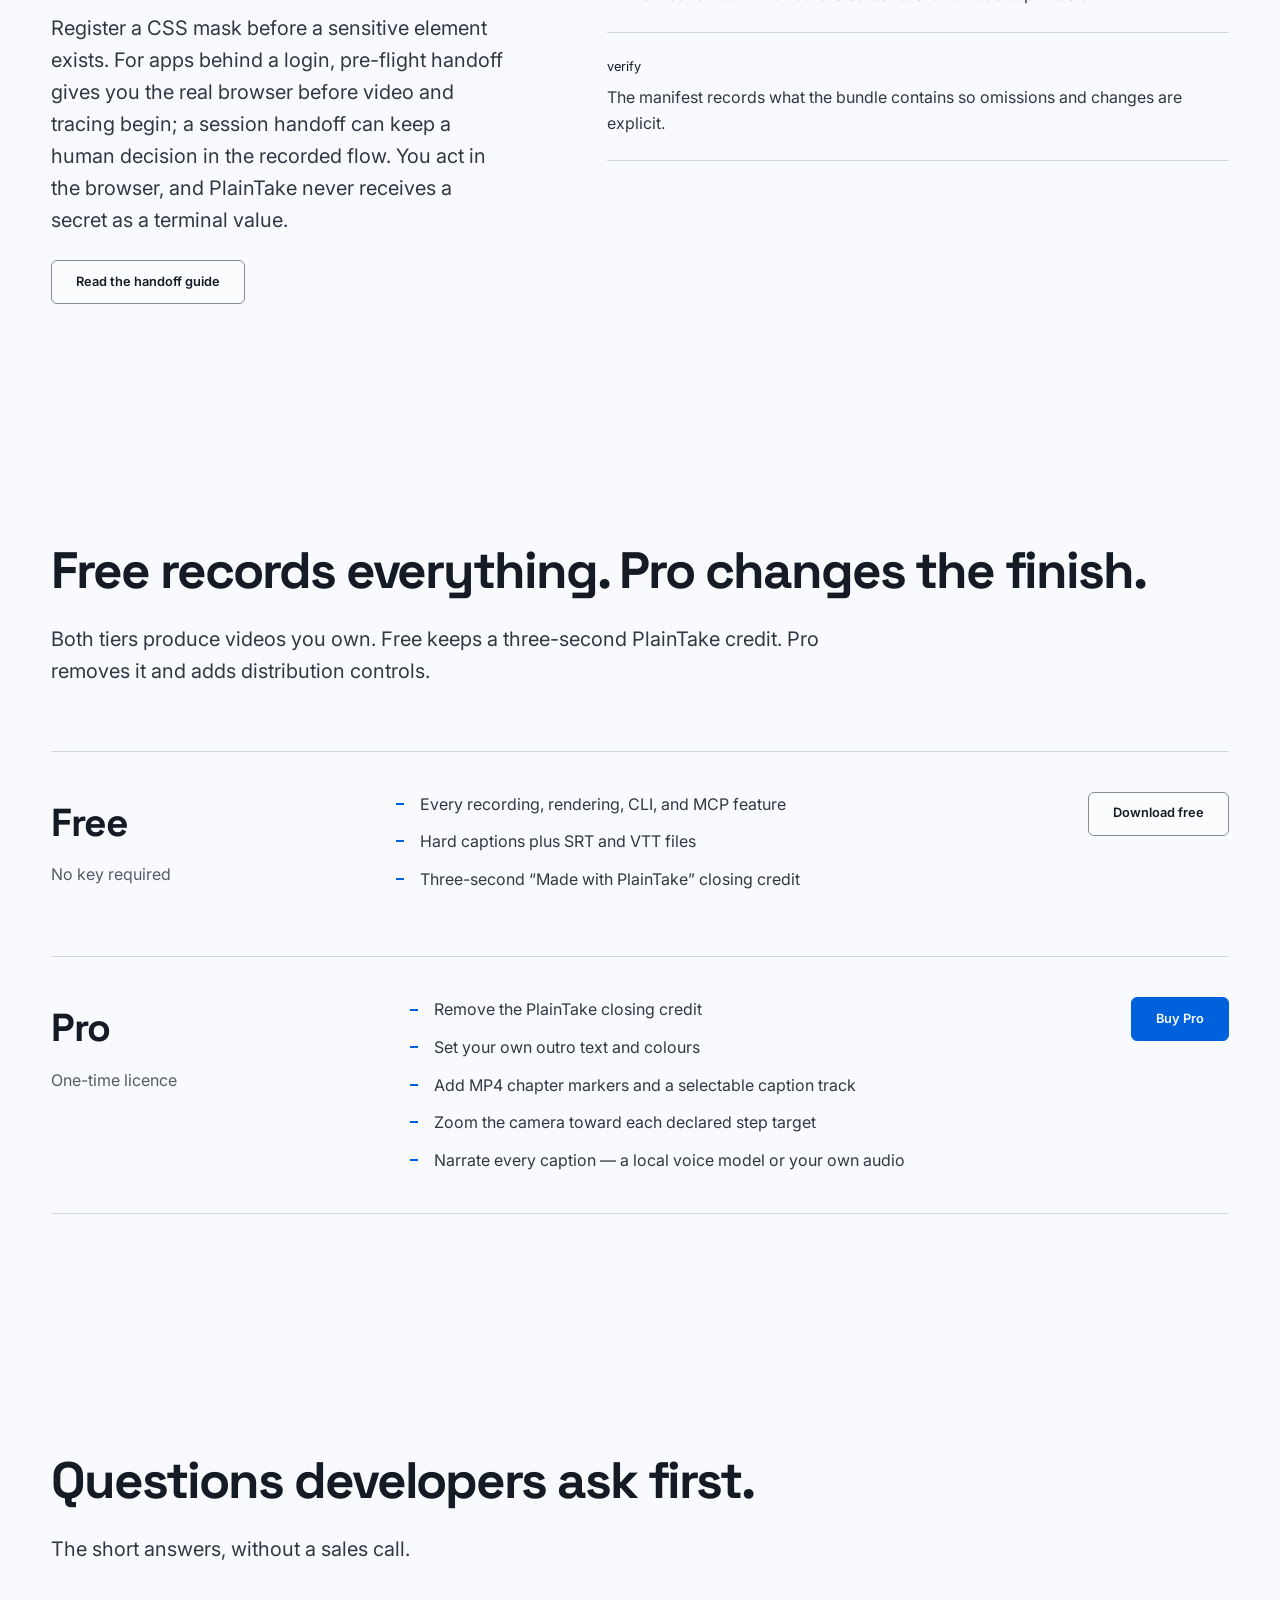
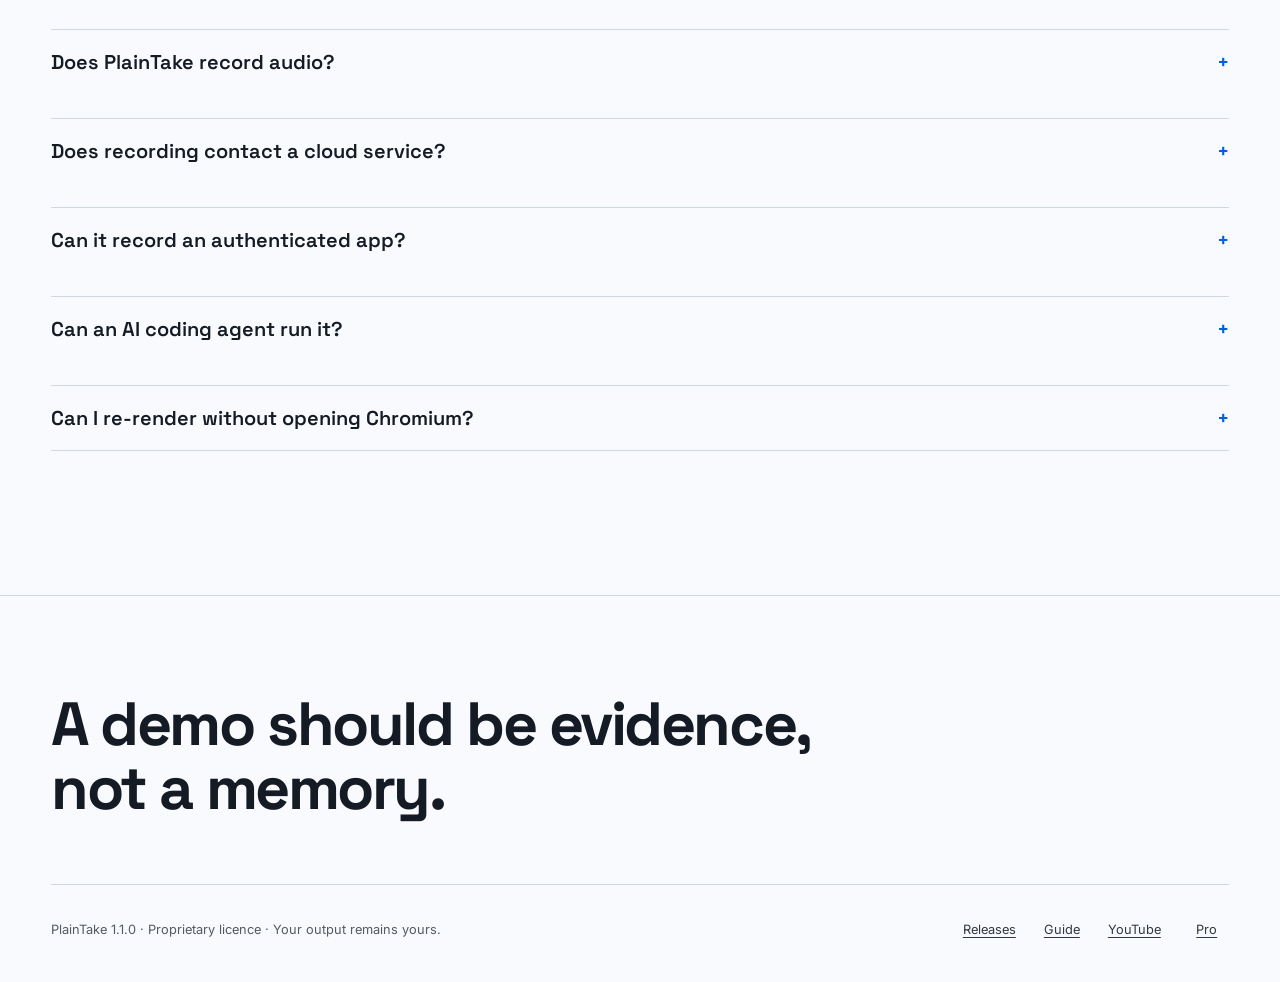
==== commit 8acc3fe1: "docs: re-record the site demo with soft captions and narration Co-Authored-By: Claude Code <noreply@" ====
--- a/index.html
+++ b/index.html
@@ -145,13 +145,13 @@
               preload="metadata"
               poster="assets/demo-poster.webp"
               fetchpriority="high"
-              aria-label="PlainTake recording of a release flow with a synthetic cursor, camera zoom, and human approval"
+              aria-label="PlainTake recording of a release flow with spoken narration, a selectable caption track, a synthetic cursor, camera zoom, and human approval"
             >
               <source src="assets/demo.mp4" type="video/mp4" />
               <track kind="captions" src="assets/demo.vtt" srclang="en" label="English" />
             </video>
             <figcaption class="sr-only">
-              An eighteen-second PlainTake demo recorded at 1920 by 1080 and 30 frames per second, with hard captions, a synthetic cursor, target-driven camera zoom, and a human approval handoff.
+              A thirty-seven-second PlainTake demo recorded at 1920 by 1080 and 30 frames per second, with spoken narration, a selectable caption track, a synthetic cursor, target-driven camera zoom, and a human approval handoff.
             </figcaption>
           </figure>
         </section>
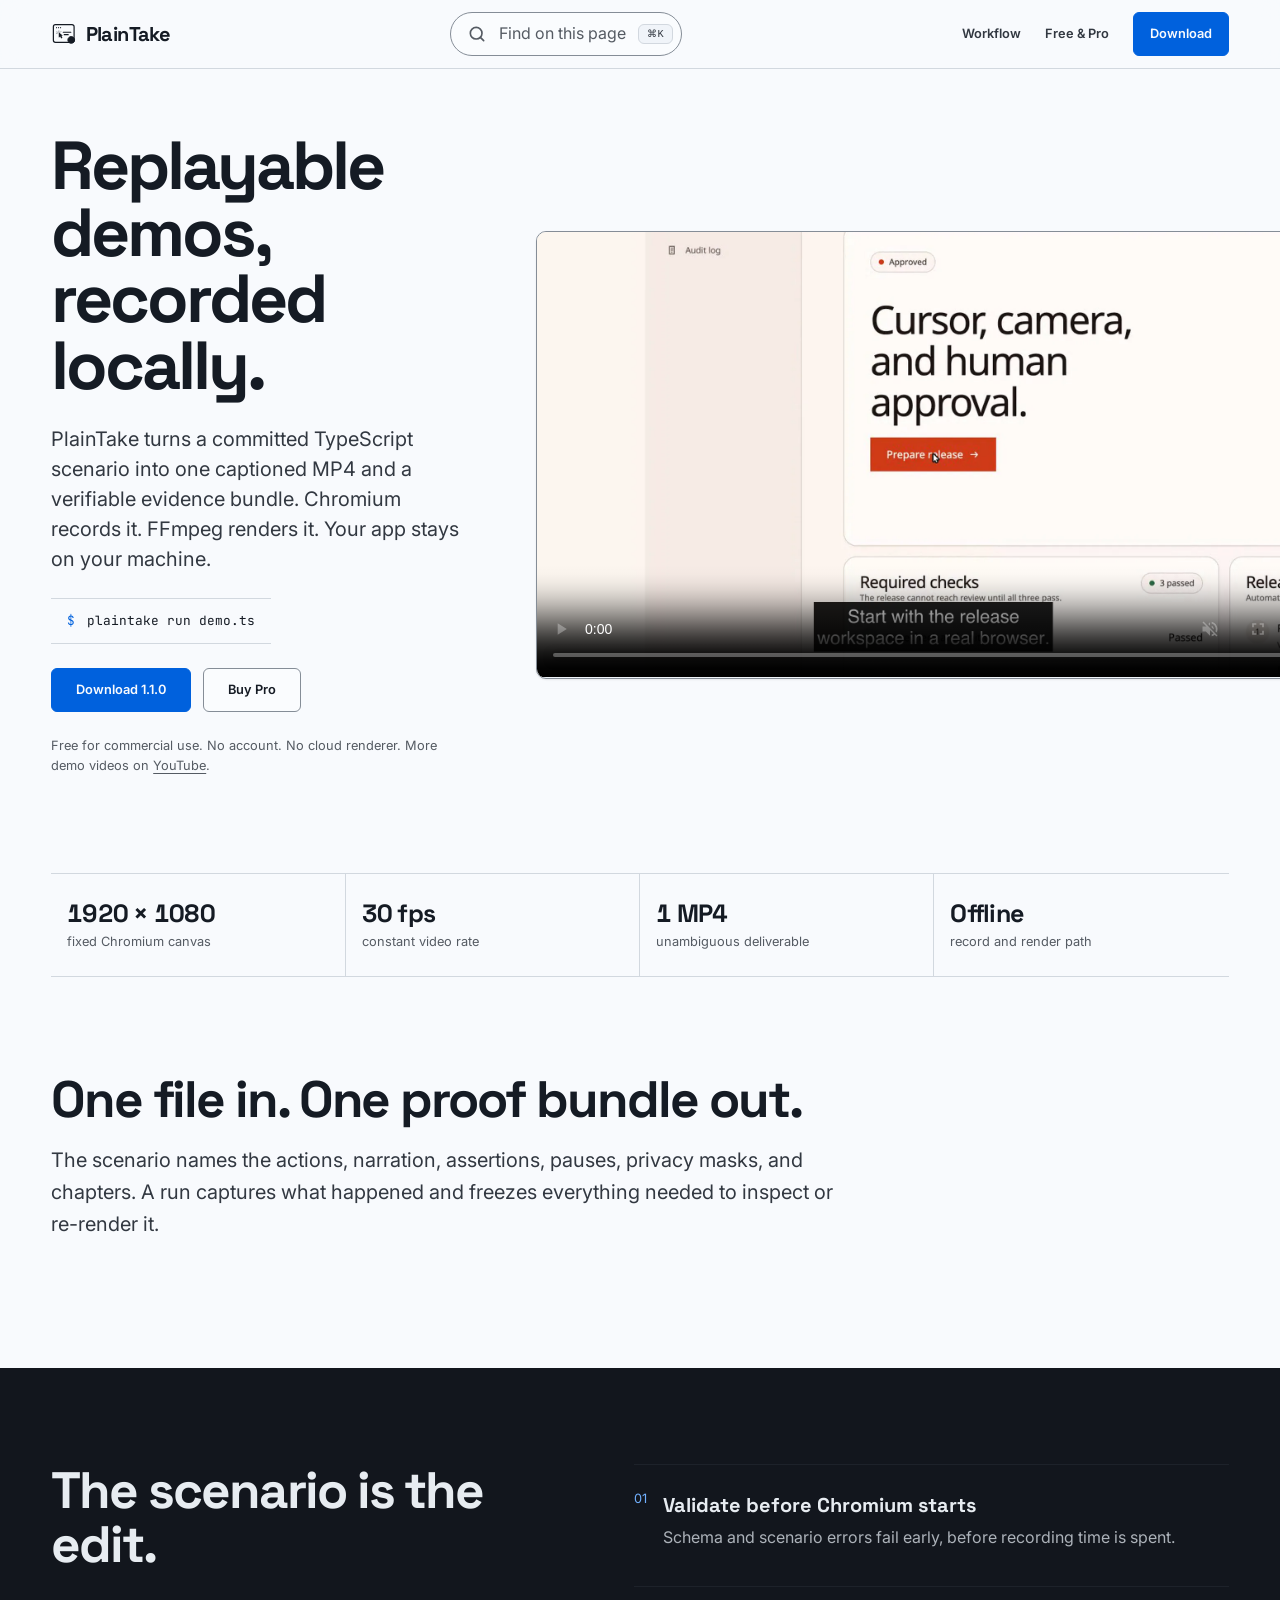
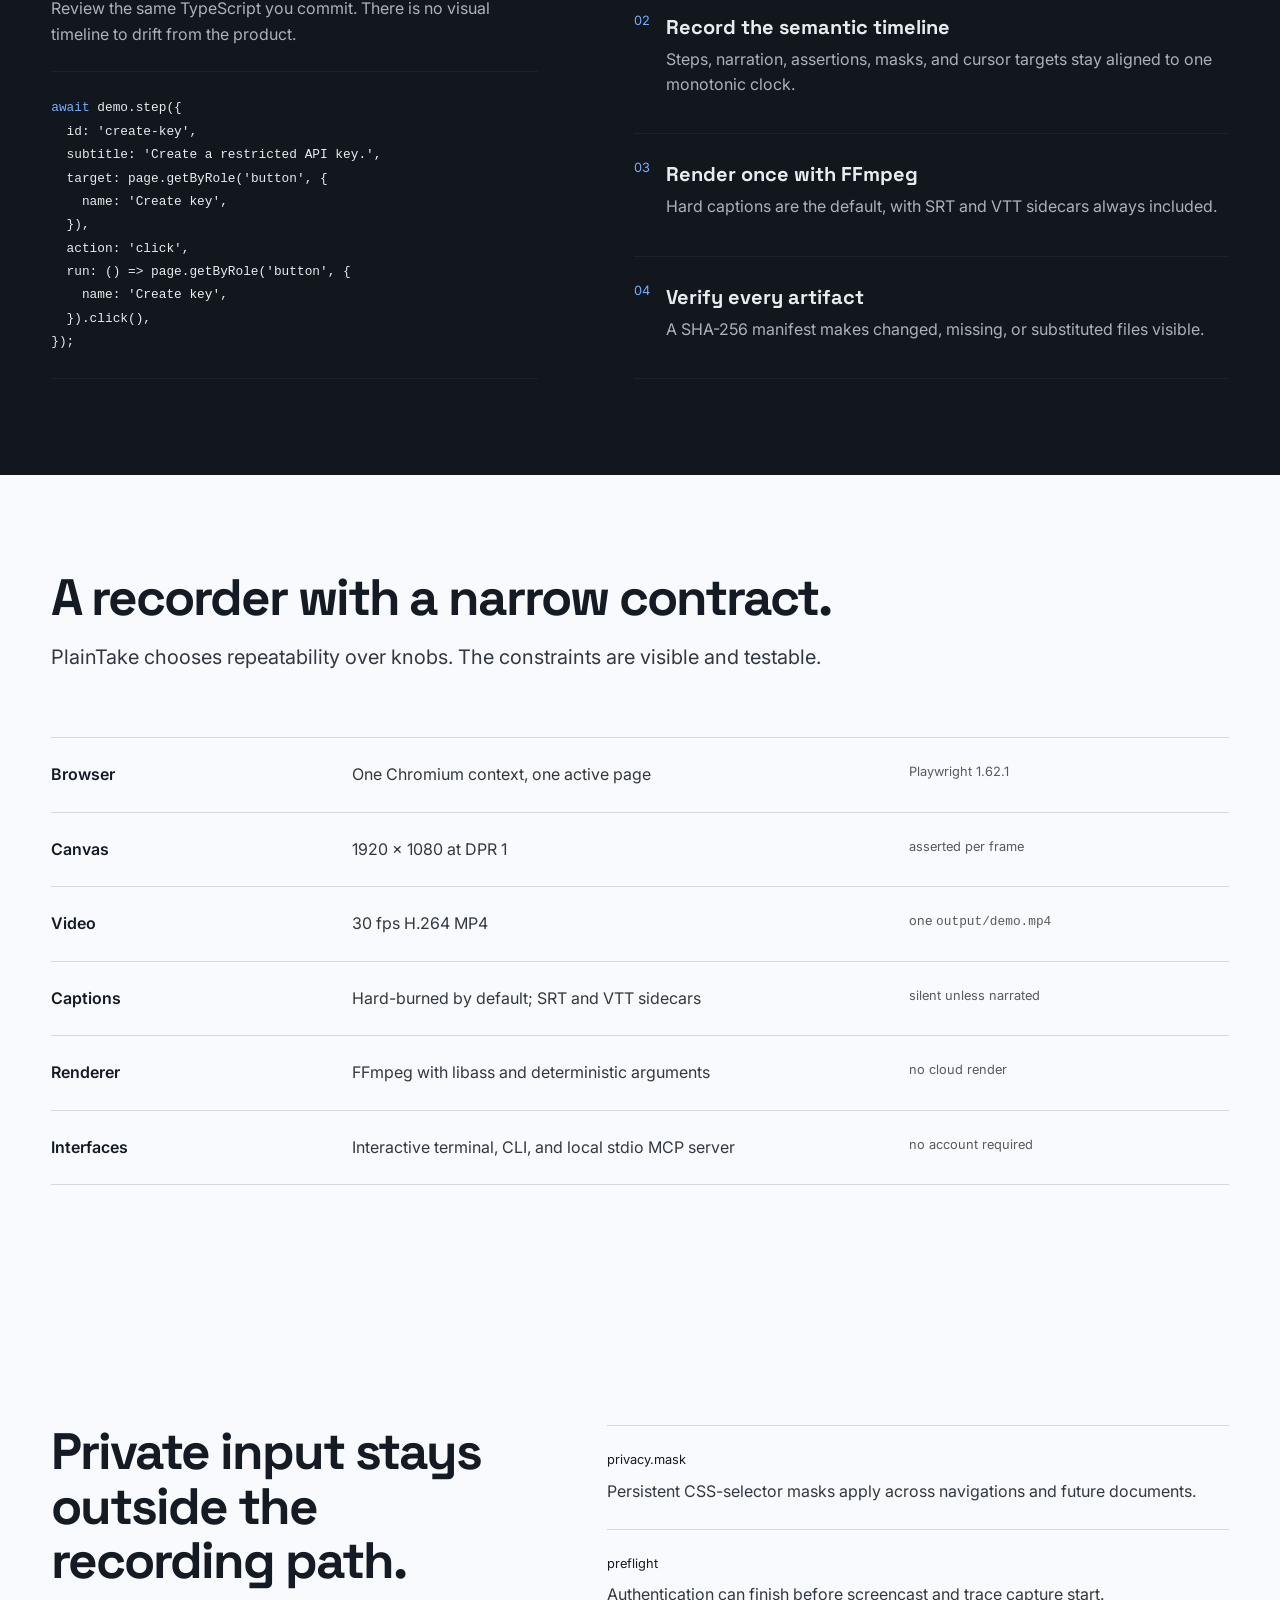
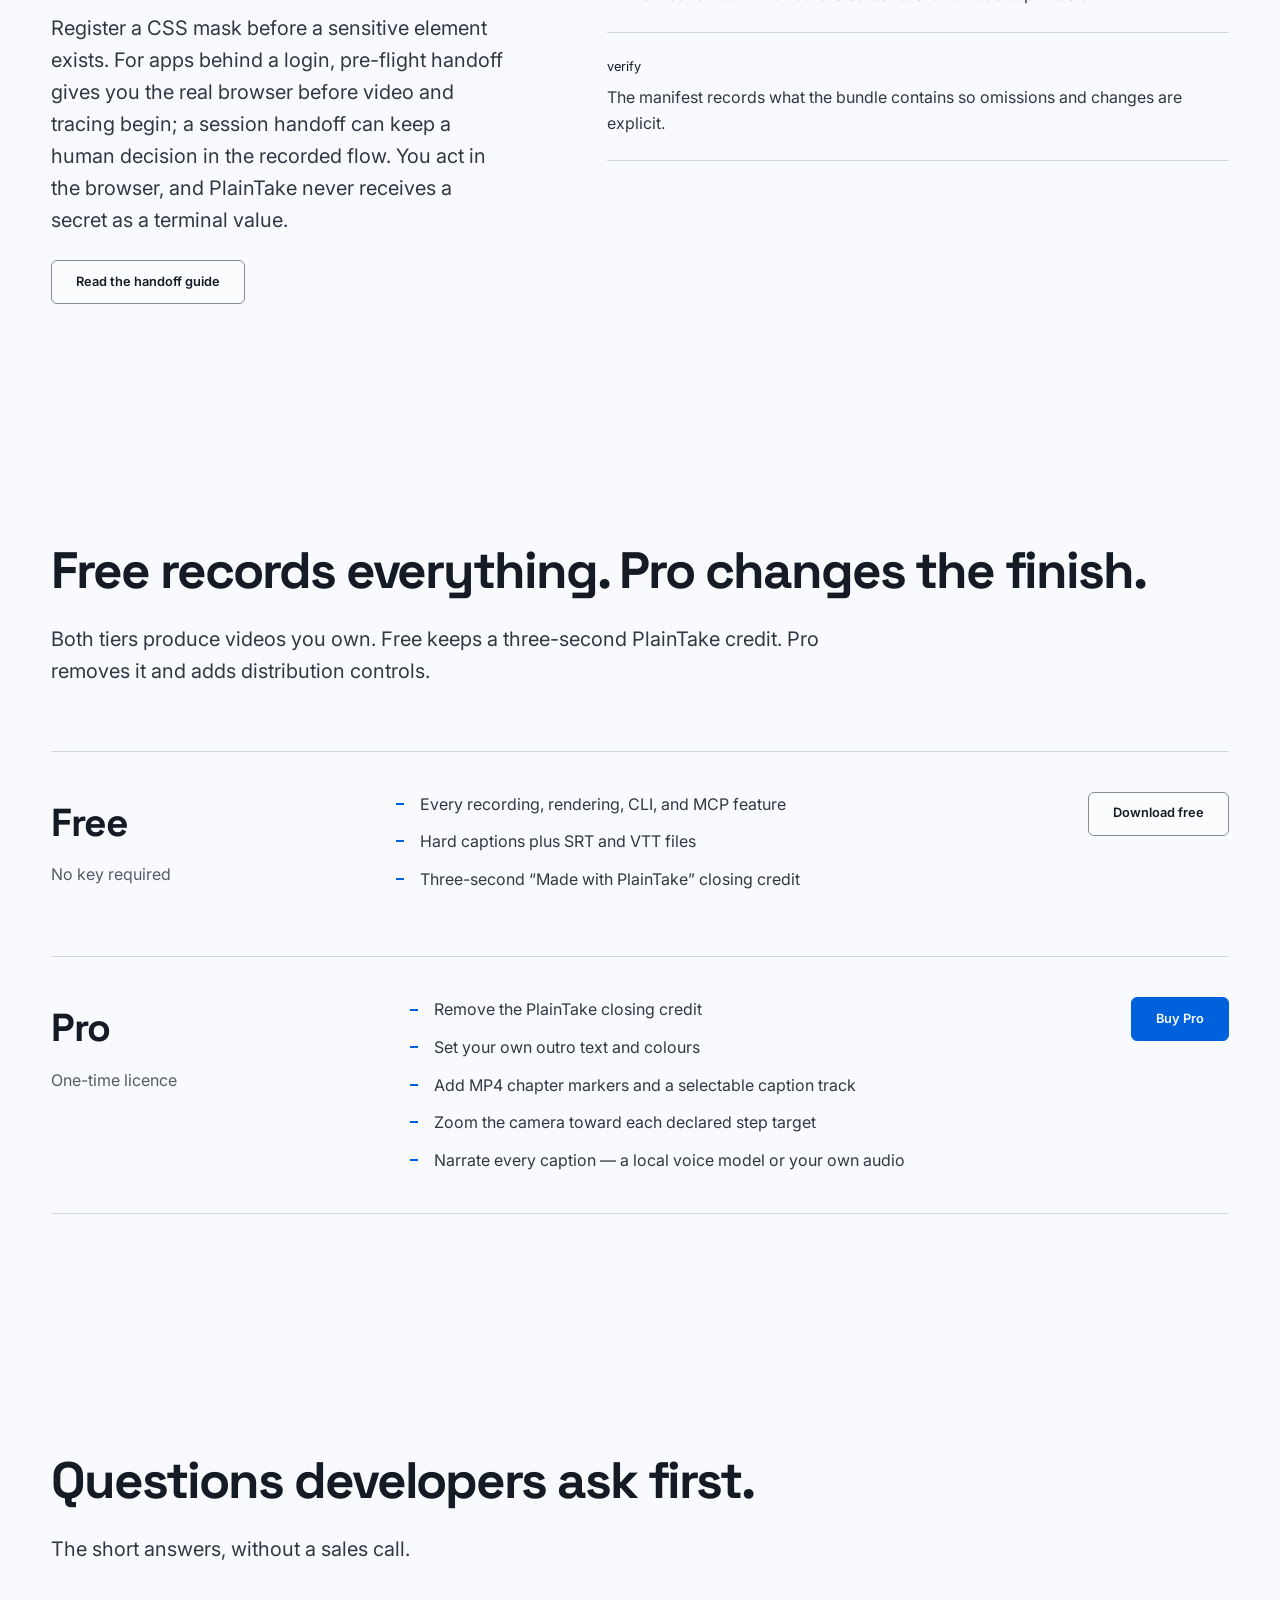
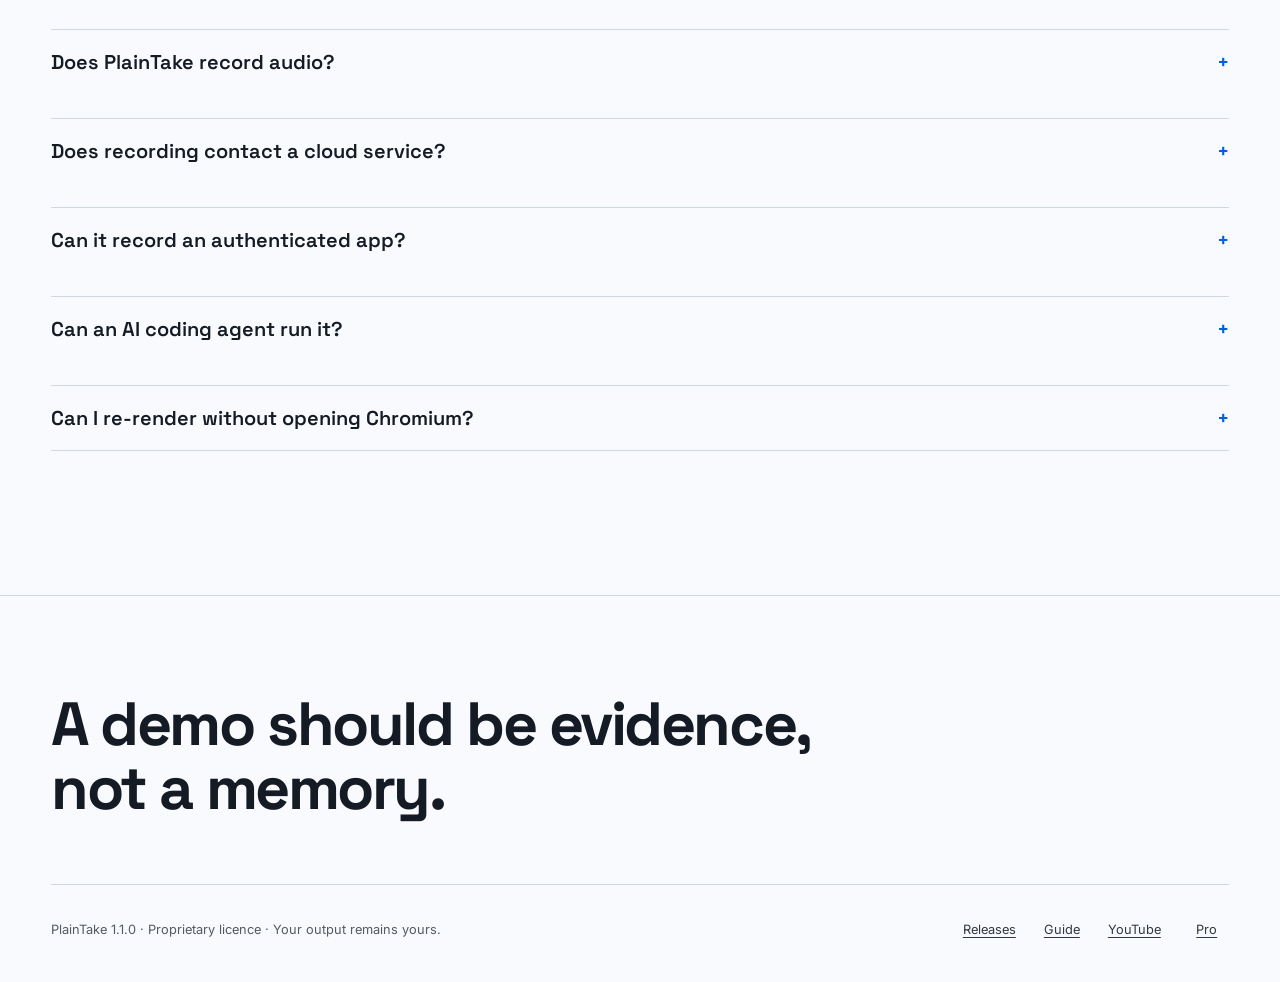
==== commit 270f3952: "docs: add a Made with PlainTake outro to the site demo Co-Authored-By: Claude Code <noreply@anthropi" ====
--- a/index.html
+++ b/index.html
@@ -145,13 +145,13 @@
               preload="metadata"
               poster="assets/demo-poster.webp"
               fetchpriority="high"
-              aria-label="PlainTake recording of a release flow with spoken narration, a selectable caption track, a synthetic cursor, camera zoom, and human approval"
+              aria-label="PlainTake recording of a release flow with spoken narration, a selectable caption track, a synthetic cursor, camera zoom, human approval, and a closing Made with PlainTake credit"
             >
               <source src="assets/demo.mp4" type="video/mp4" />
               <track kind="captions" src="assets/demo.vtt" srclang="en" label="English" />
             </video>
             <figcaption class="sr-only">
-              A thirty-seven-second PlainTake demo recorded at 1920 by 1080 and 30 frames per second, with spoken narration, a selectable caption track, a synthetic cursor, target-driven camera zoom, and a human approval handoff.
+              A thirty-seven-second PlainTake demo recorded at 1920 by 1080 and 30 frames per second, with spoken narration, a selectable caption track, a synthetic cursor, target-driven camera zoom, a human approval handoff, and a closing “Made with PlainTake” credit card.
             </figcaption>
           </figure>
         </section>
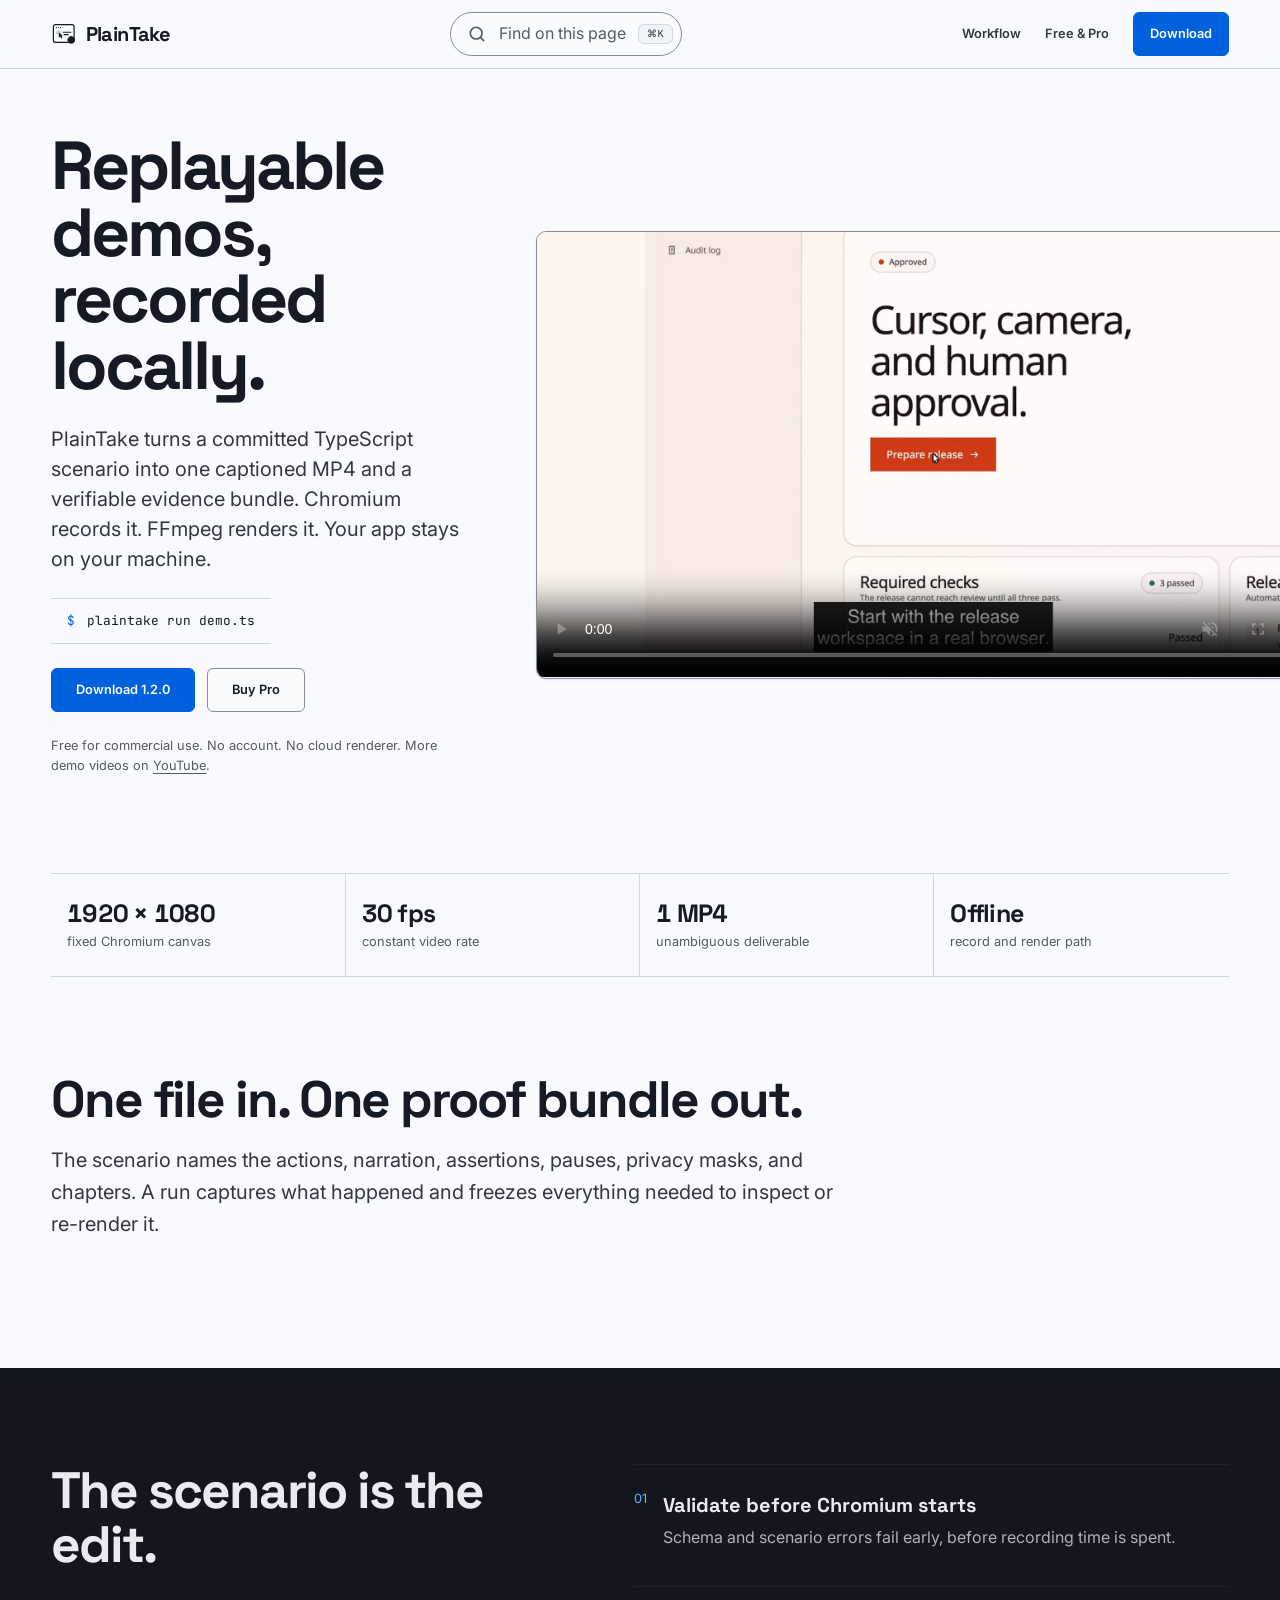
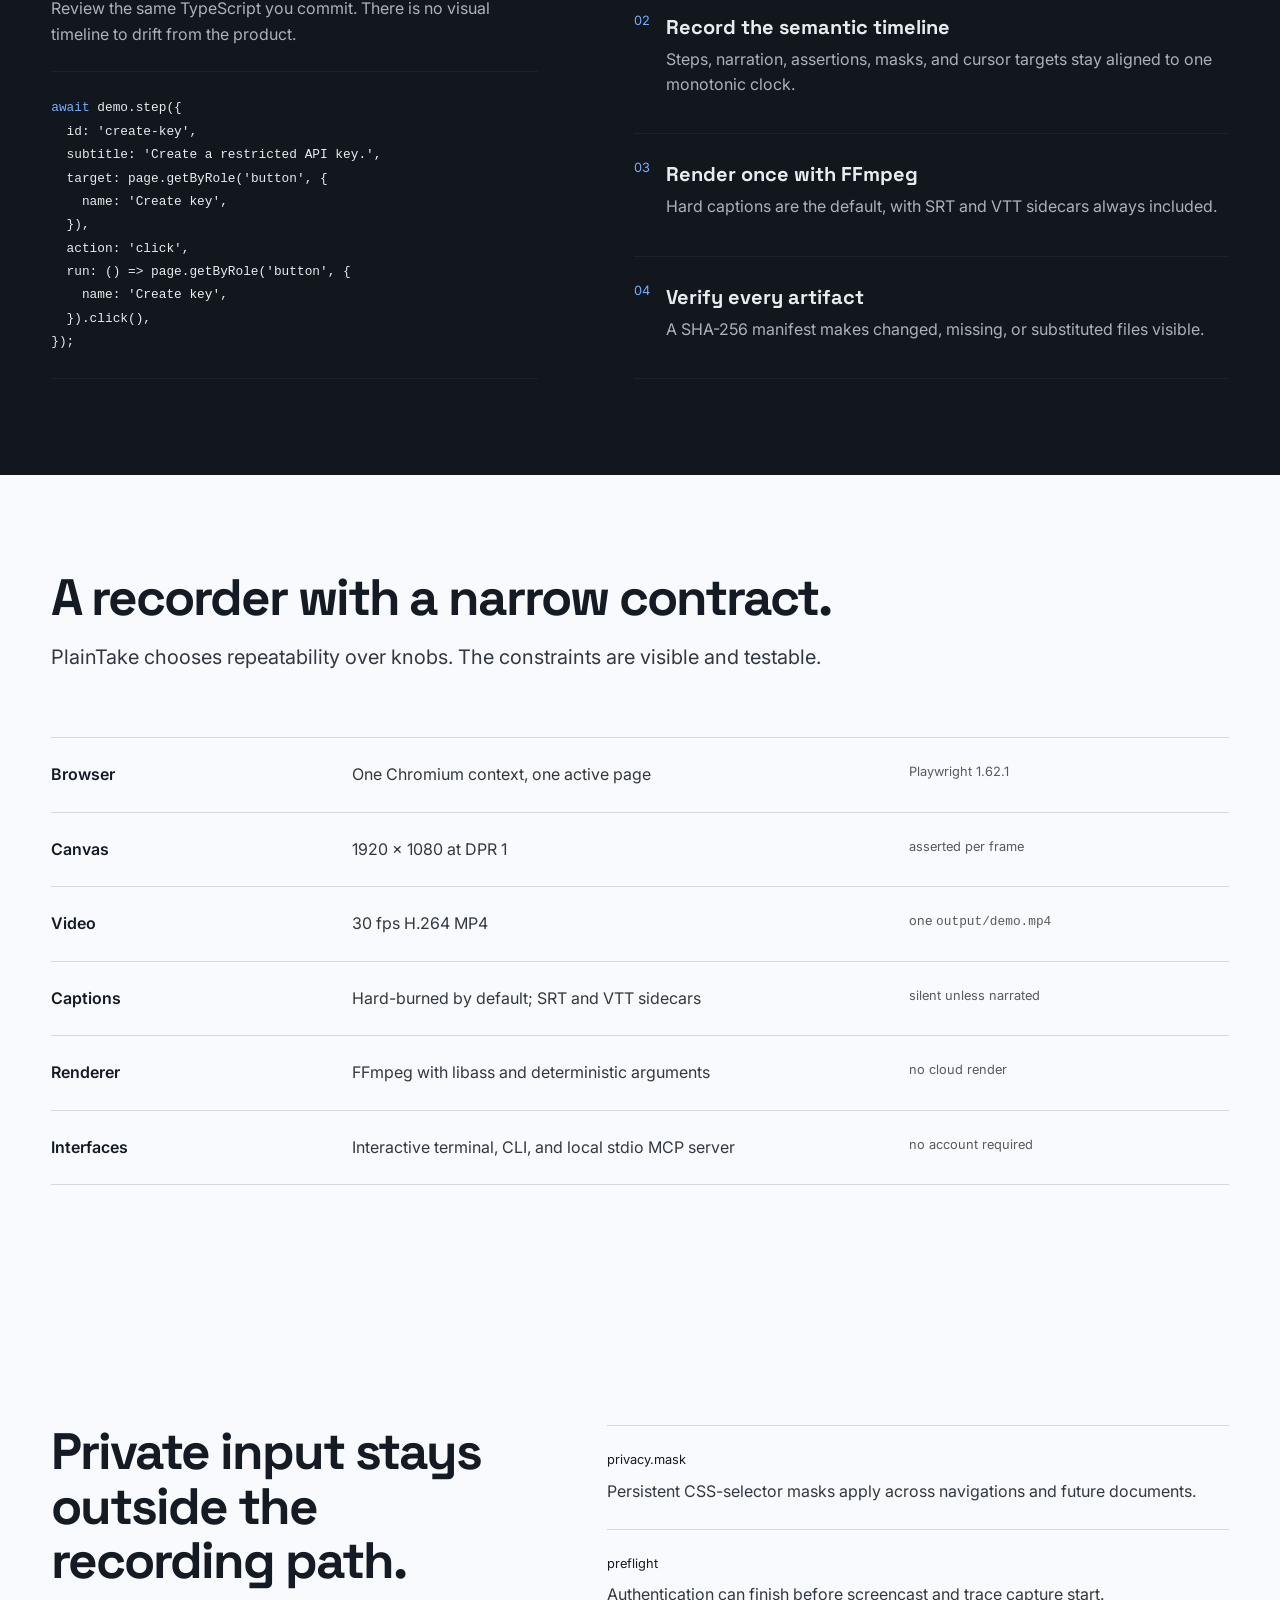
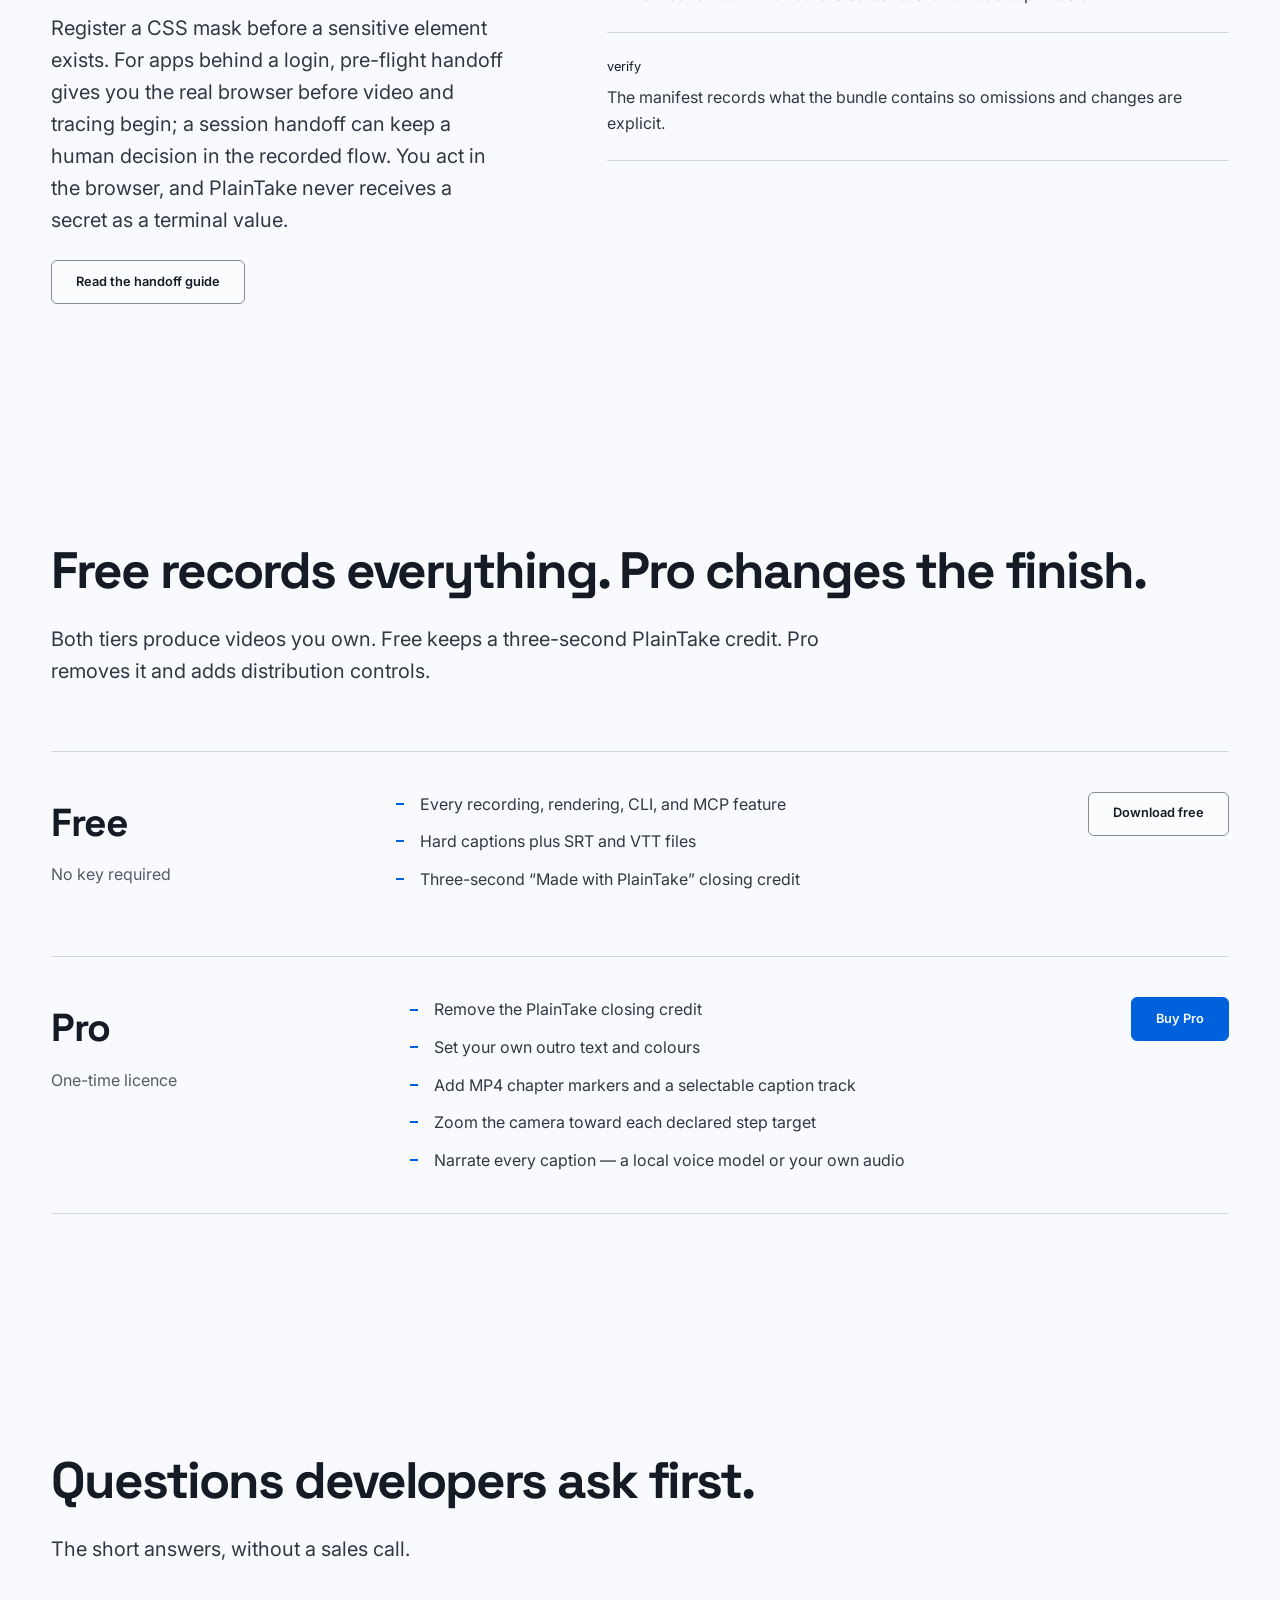
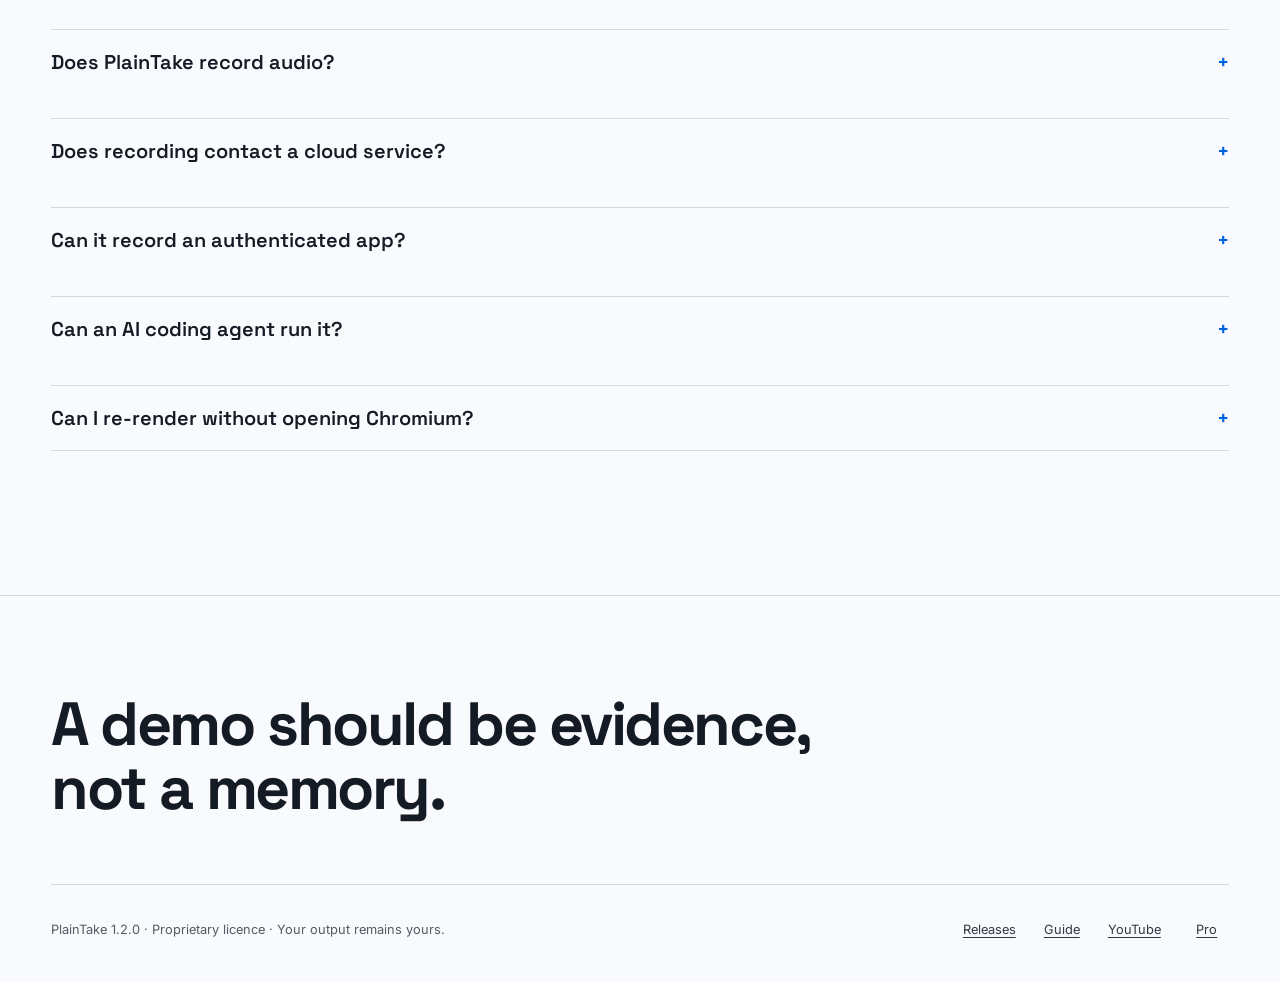
==== commit 9b1f3573: "Update" ====
--- a/index.html
+++ b/index.html
@@ -57,7 +57,7 @@
           "sameAs": ["https://www.youtube.com/@plainlabdev"]
         },
         "operatingSystem": "macOS, Linux",
-        "softwareVersion": "1.1.0",
+        "softwareVersion": "1.2.0",
         "description": "A local developer tool that records replayable Chromium demo videos from TypeScript scenarios and renders captioned MP4 files with FFmpeg.",
         "url": "https://plaintake.github.io/",
         "downloadUrl": "https://github.com/plaintake/plaintake/releases/latest",
@@ -110,7 +110,7 @@
             <a class="button button--primary button--small" href="https://github.com/plaintake/plaintake/releases/latest">Download</a>
           </nav>
 
-          <a class="button button--primary button--small nav__mobile-cta" href="https://github.com/plaintake/plaintake/releases/latest" aria-label="Download PlainTake 1.1.0">Download</a>
+          <a class="button button--primary button--small nav__mobile-cta" href="https://github.com/plaintake/plaintake/releases/latest" aria-label="Download PlainTake 1.2.0">Download</a>
         </div>
       </header>
 
@@ -126,7 +126,7 @@
               <span aria-hidden="true" data-type-command="plaintake run demo.ts"></span>
             </p>
             <div class="hero__actions">
-              <a class="button button--primary" href="https://github.com/plaintake/plaintake/releases/latest">Download 1.1.0</a>
+              <a class="button button--primary" href="https://github.com/plaintake/plaintake/releases/latest">Download 1.2.0</a>
               <a class="button" href="https://plainlab.gumroad.com/l/plaintake">Buy Pro</a>
             </div>
             <p class="hero__note">Free for commercial use. No account. No cloud renderer. More demo videos on <a href="https://www.youtube.com/@plainlabdev">YouTube</a>.</p>
@@ -366,7 +366,7 @@
         <div class="container">
           <p class="footer__statement">A demo should be evidence, not a memory.</p>
           <div class="footer__meta">
-            <span>PlainTake 1.1.0 · Proprietary licence · Your output remains yours.</span>
+            <span>PlainTake 1.2.0 · Proprietary licence · Your output remains yours.</span>
             <nav class="footer__links" aria-label="Footer navigation">
               <a href="https://github.com/plaintake/plaintake/releases/latest">Releases</a>
               <a href="https://github.com/plaintake/plaintake#readme">Guide</a>
